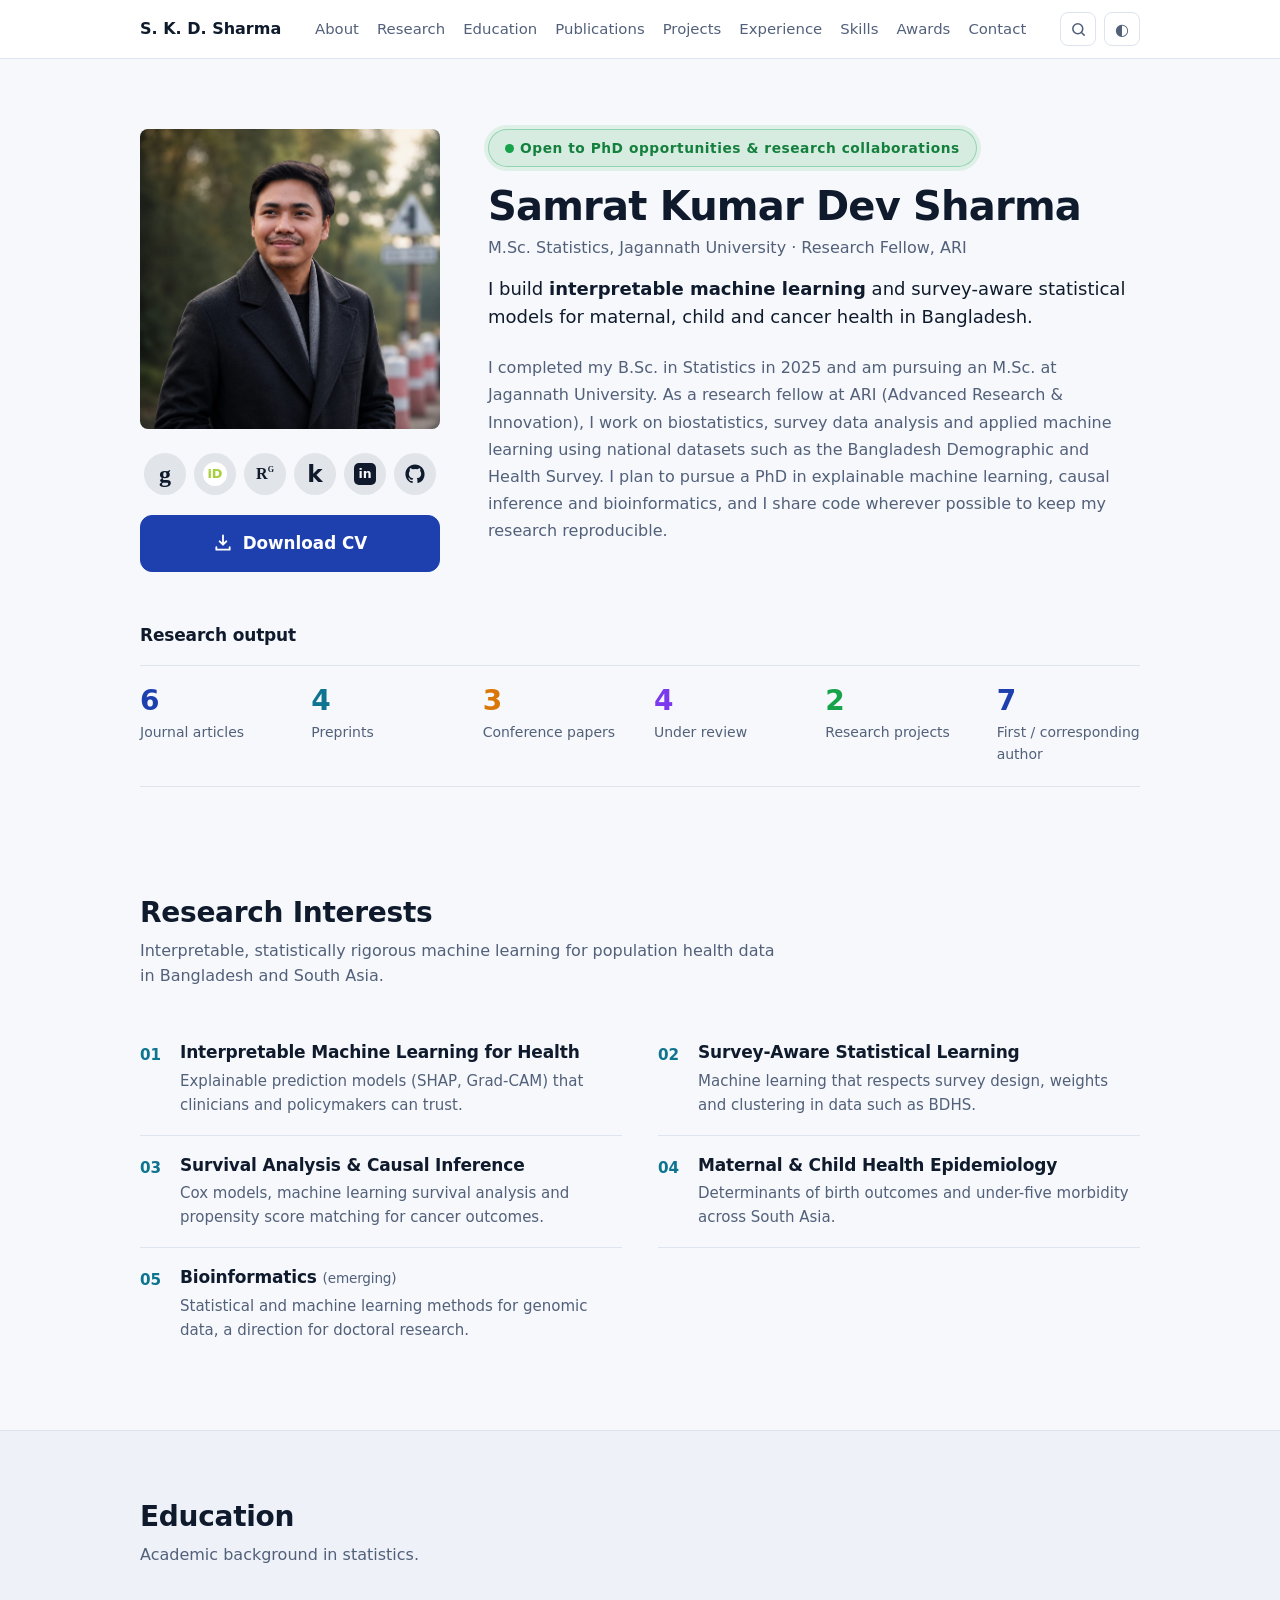
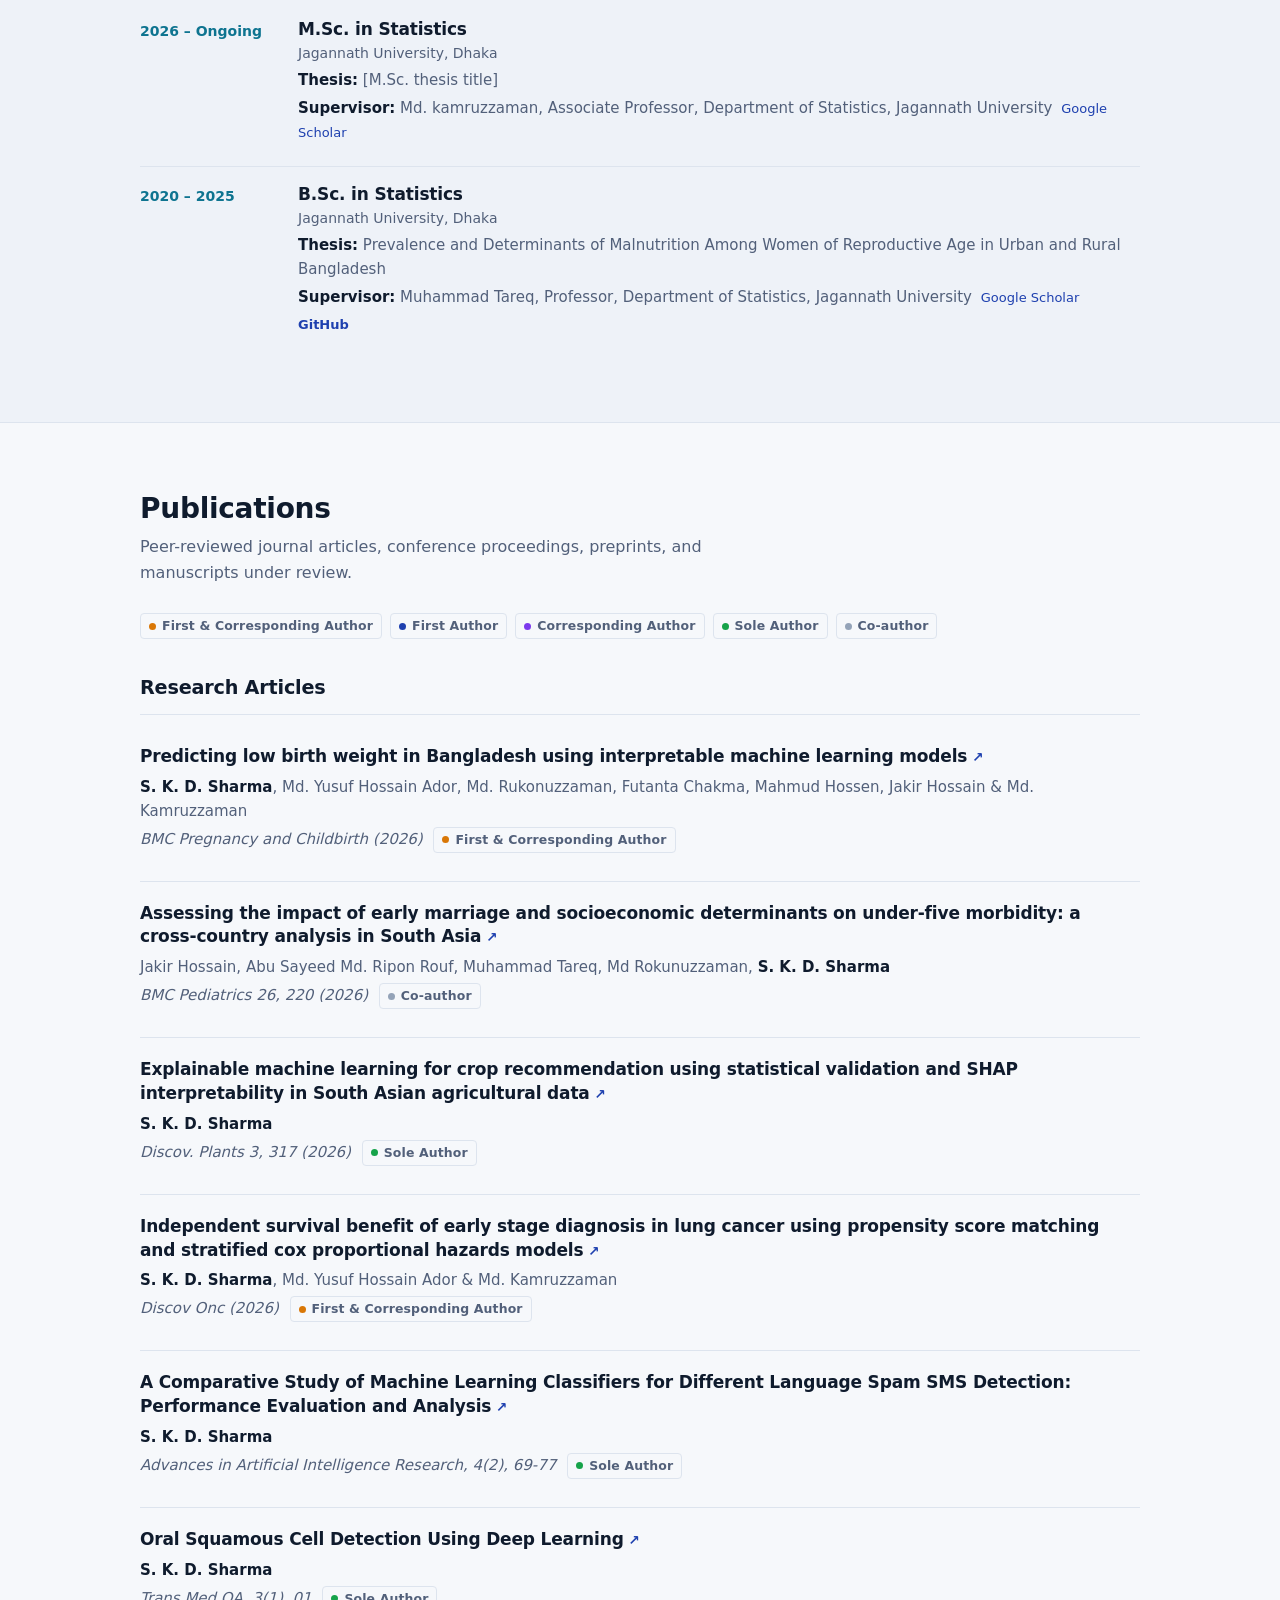
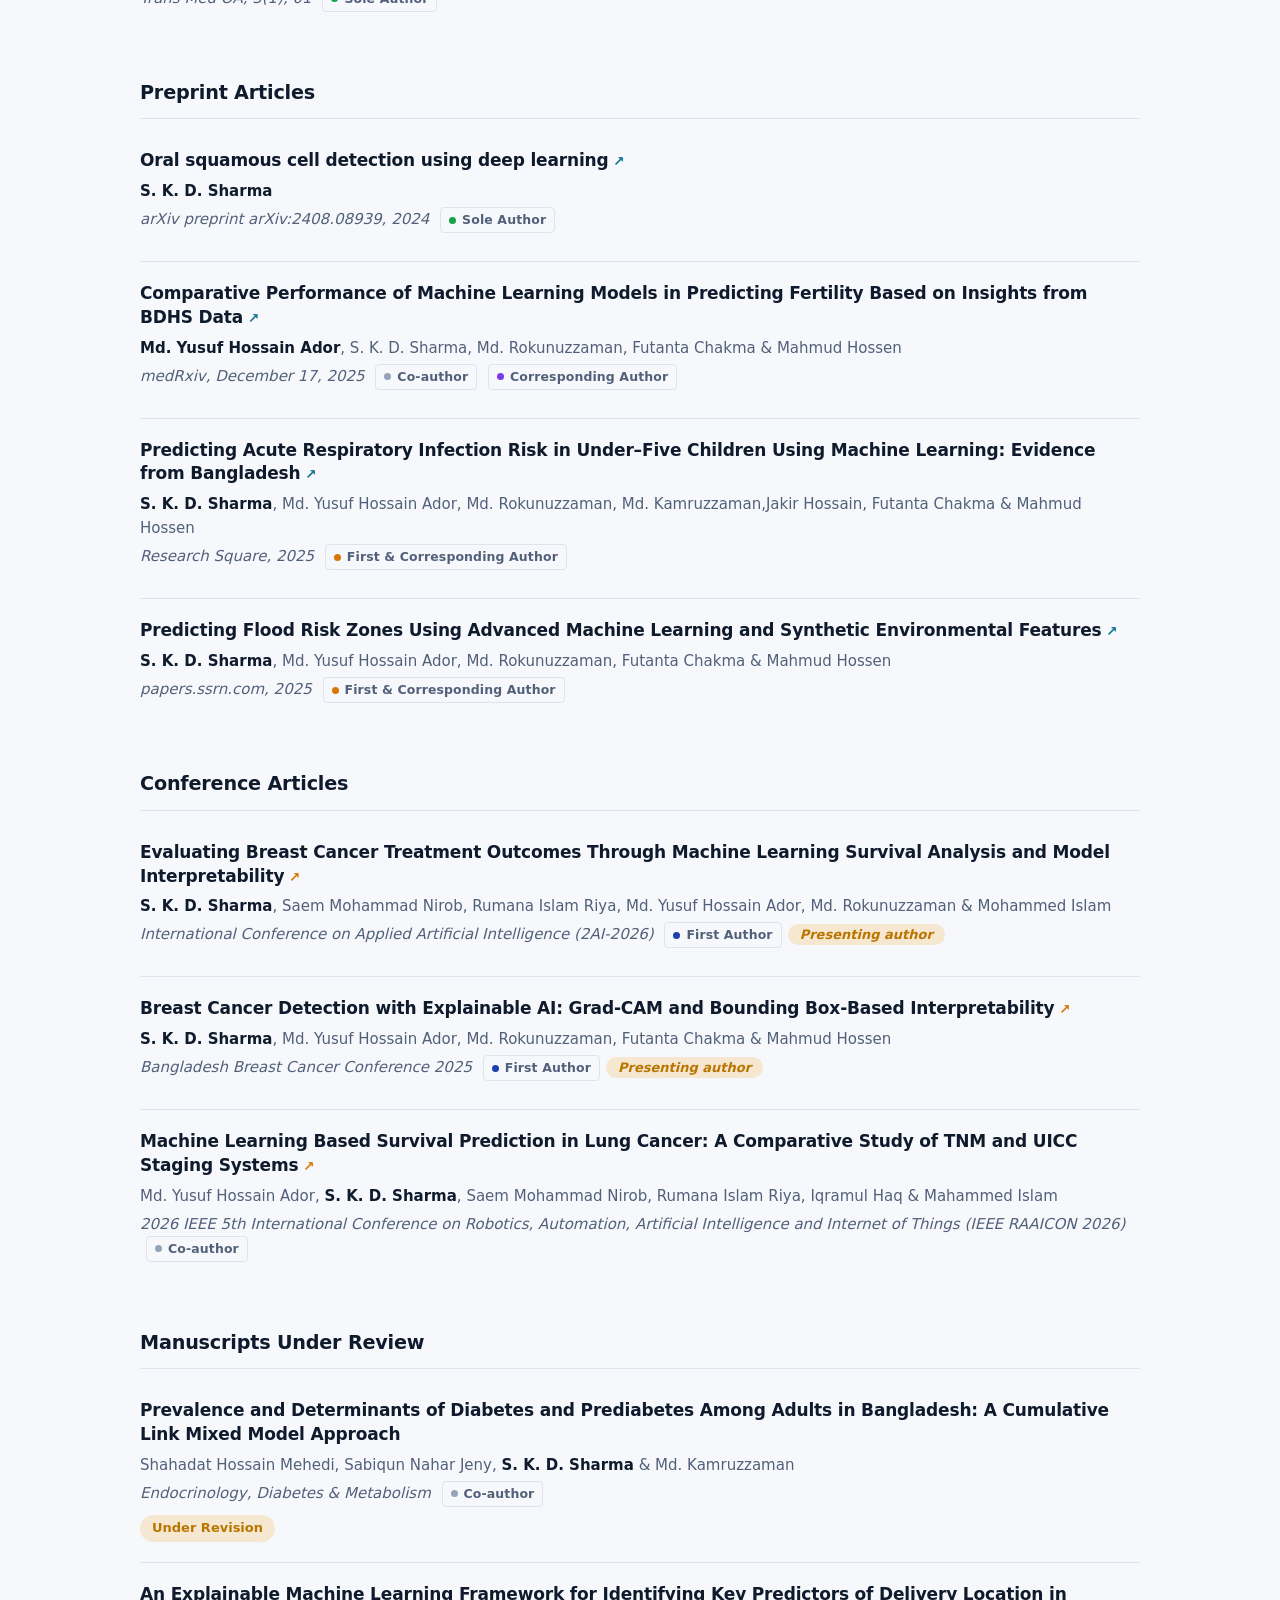
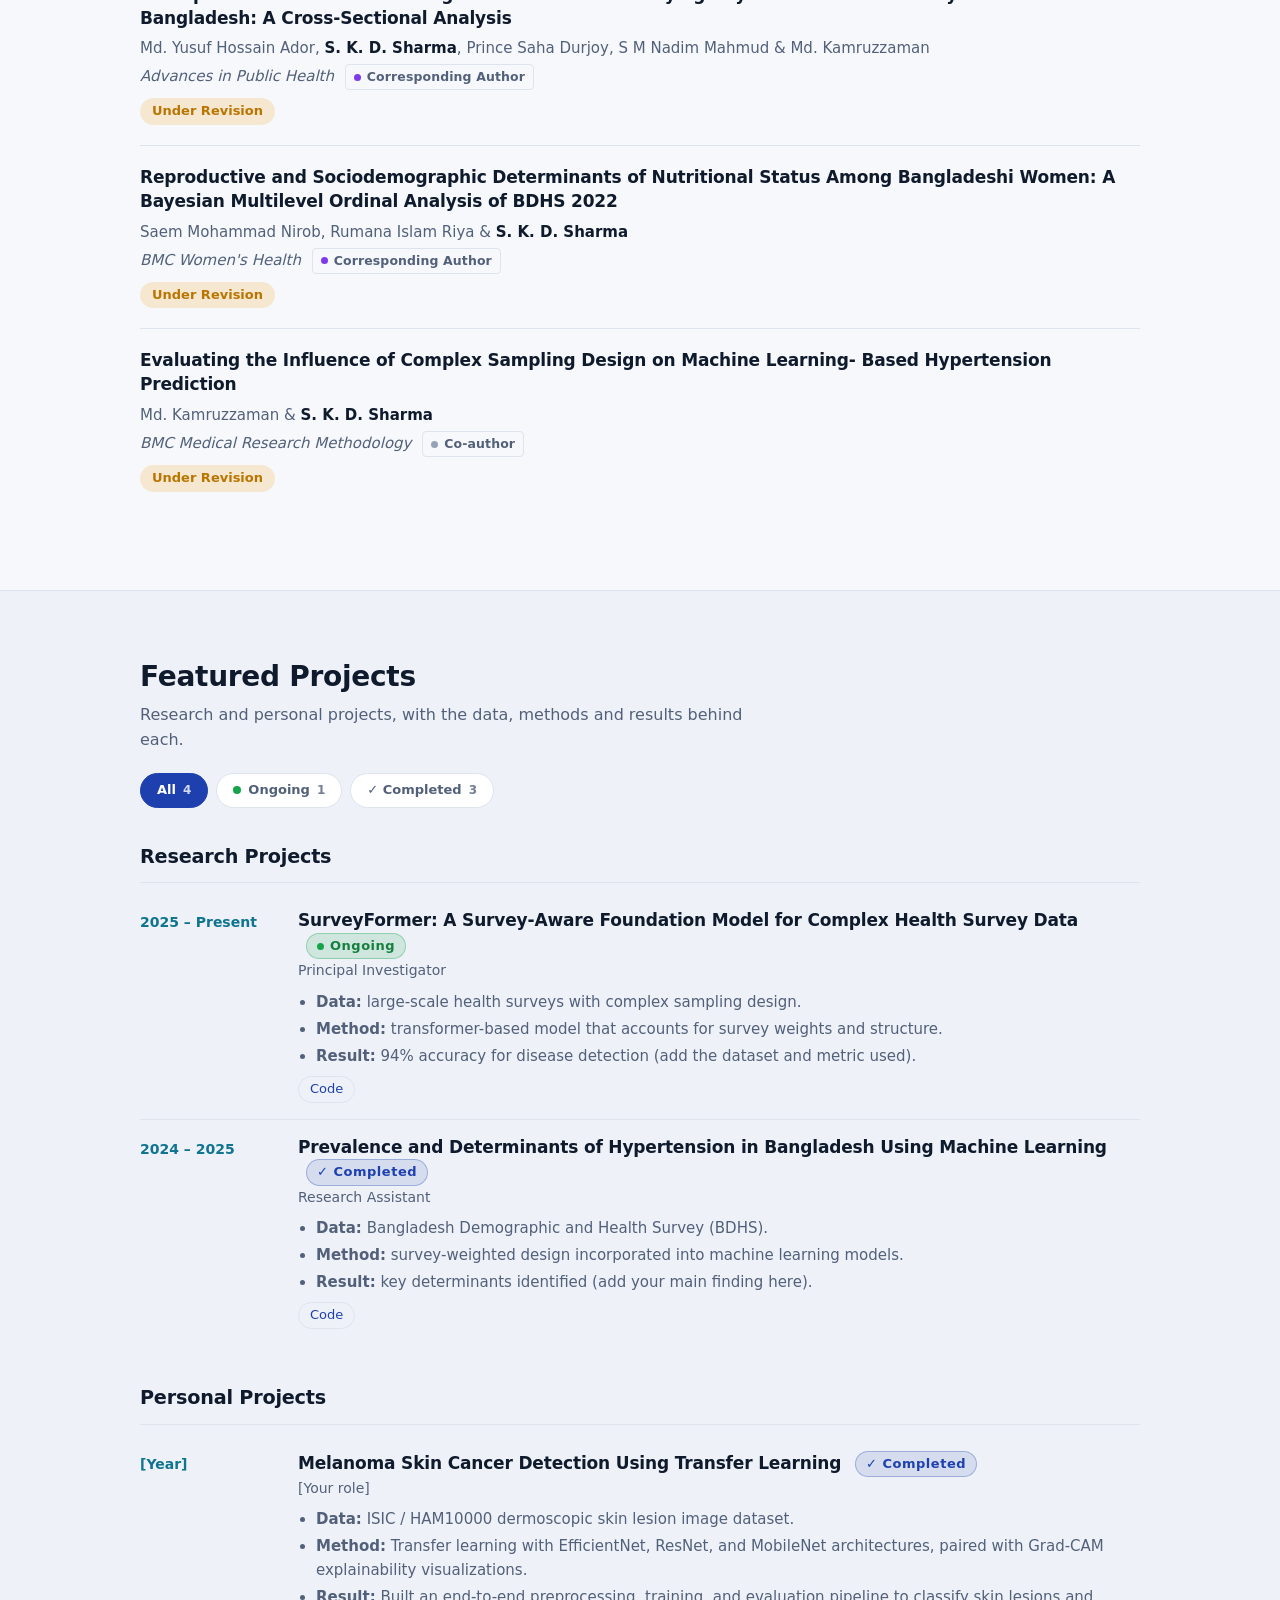
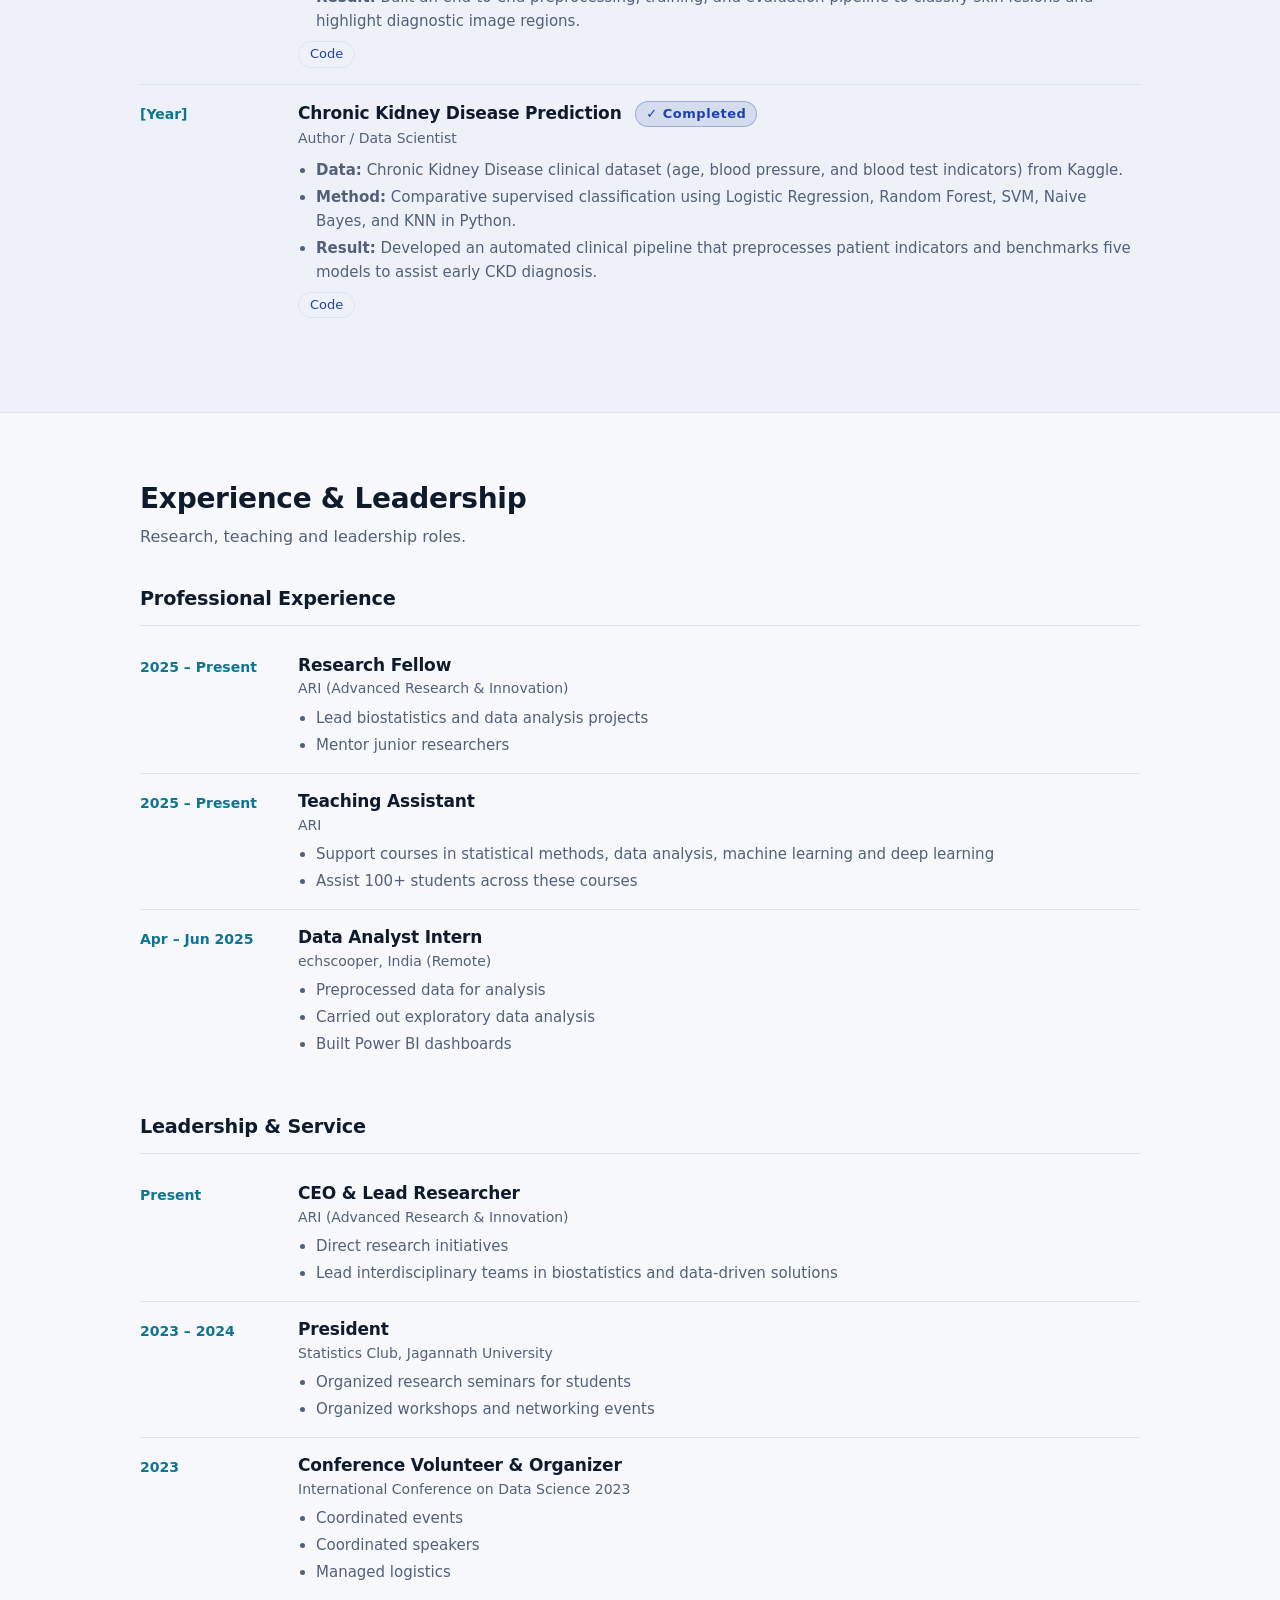
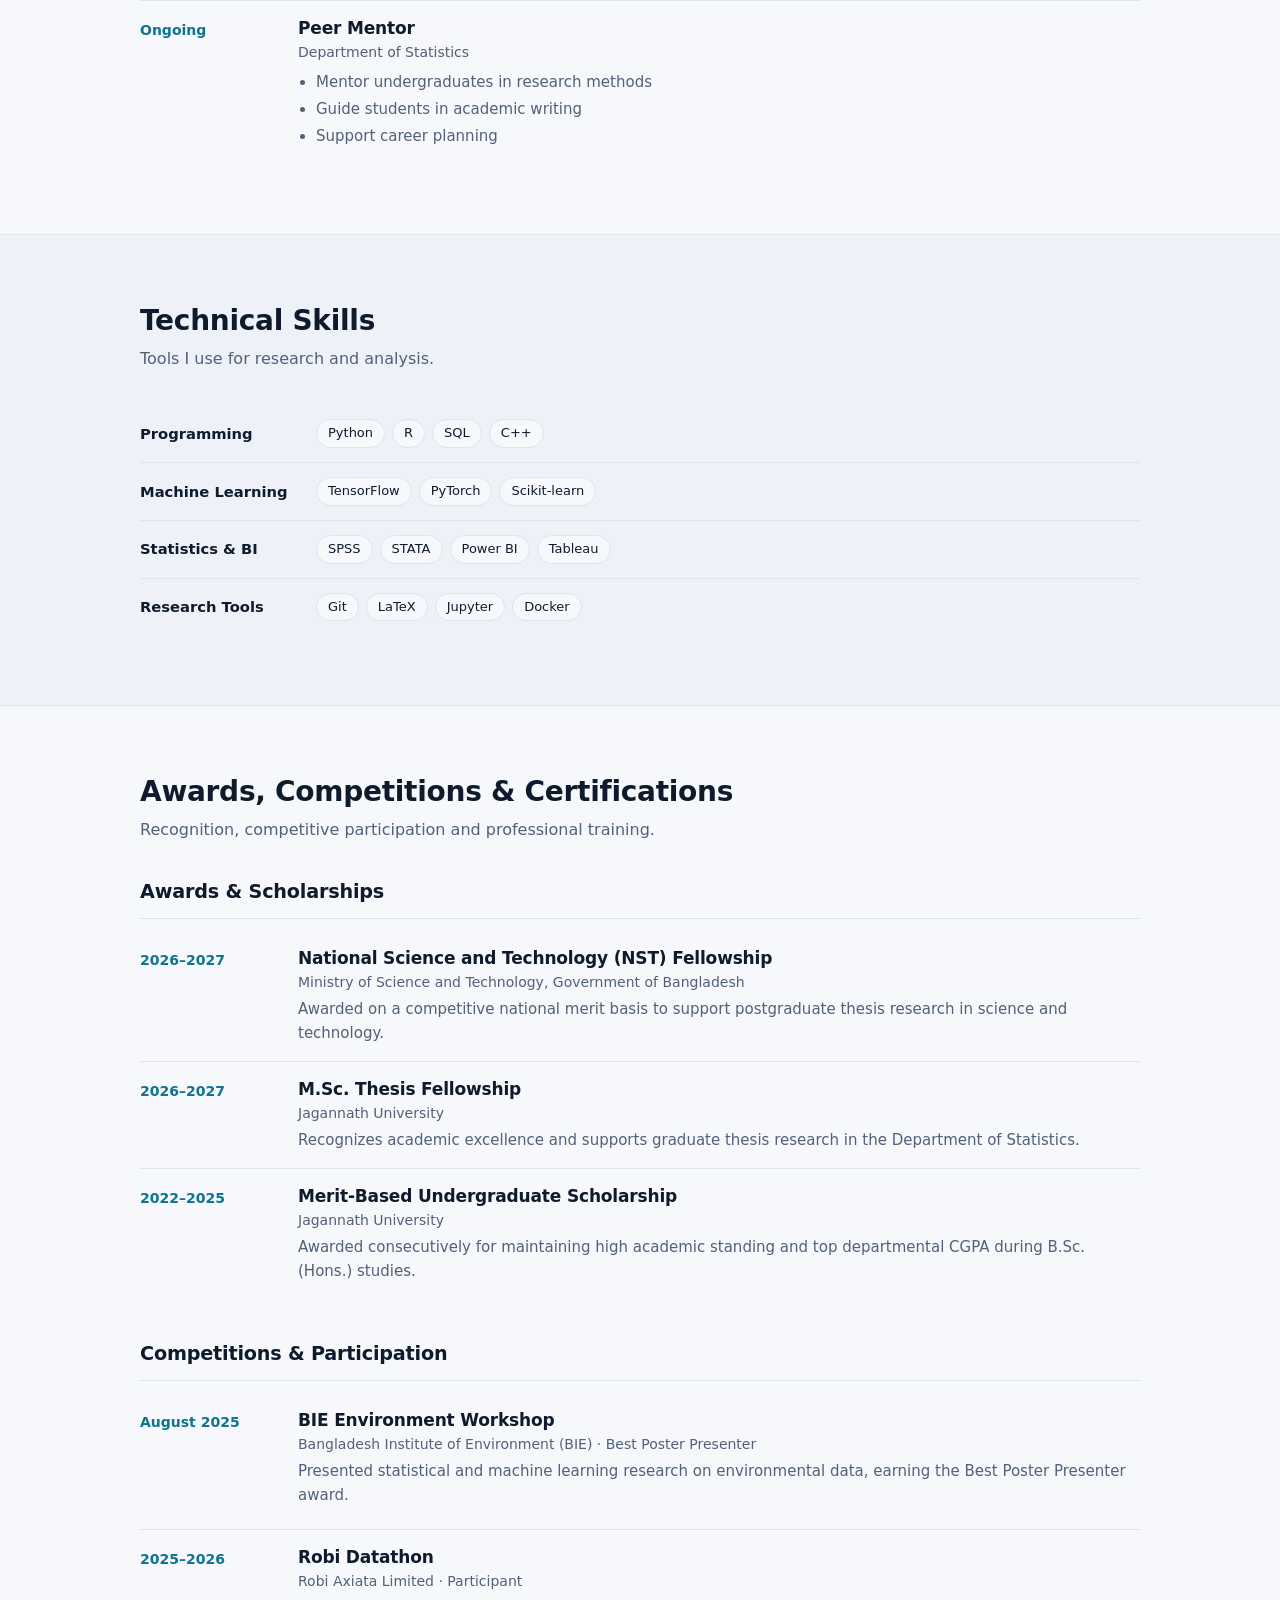
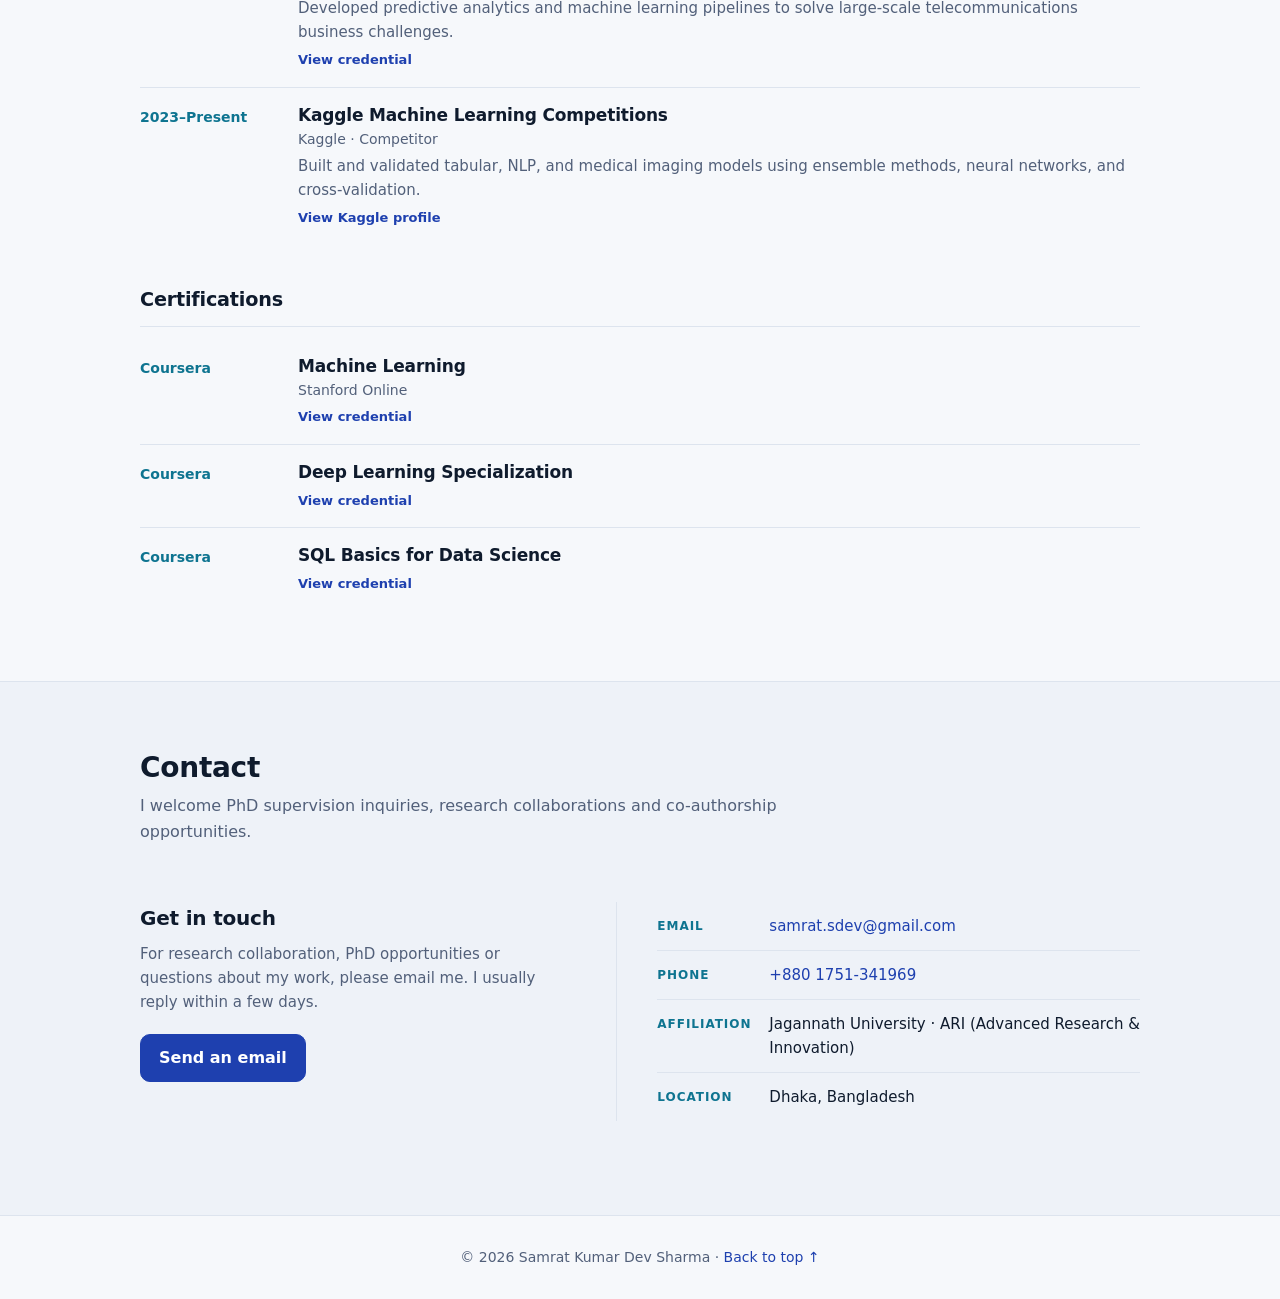
==== index.html @ 2b823976 "update_all" ====
<!DOCTYPE html>
<html lang="en">
<head>
<meta charset="UTF-8">
<meta name="viewport" content="width=device-width, initial-scale=1.0">
<title>Samrat Kumar Dev Sharma | Academic Portfolio</title>
<meta name="description" content="Statistician working on interpretable machine learning for maternal, child and cancer health in Bangladesh. Open to PhD opportunities.">
<meta property="og:title" content="Samrat Kumar Dev Sharma | Academic Portfolio">
<meta property="og:description" content="Interpretable machine learning and biostatistics for public health in Bangladesh.">
<meta property="og:image" content="assets/img/thumbnail.jpg">
<link rel="icon" href="assets/img/samrattt.jpeg">
<link rel="stylesheet" href="assets/css/style.css?v=14">
</head>
<body>

<nav>
 <div class="wrap">
  <a class="brand" href="#top">S. K. D. Sharma</a>
  <ul id="links">
   <li><a href="#about">About</a></li>
   <li><a href="#interests">Research</a></li>
   <li><a href="#education">Education</a></li>
   <li><a href="#publications">Publications</a></li>
   <li><a href="#projects">Projects</a></li>
   <li><a href="#experience">Experience</a></li>
   <li><a href="#skills">Skills</a></li>
   <li><a href="#awards">Awards</a></li>
   <li><a href="#contact">Contact</a></li>
  </ul>
  <span class="navtools"><button class="icon-btn" id="searchBtn" title="Search (press /)" aria-label="Search"><svg viewBox="0 0 24 24" width="17" height="17" fill="none" stroke="currentColor" stroke-width="2.2" stroke-linecap="round" aria-hidden="true"><circle cx="11" cy="11" r="7"/><path d="m20 20-3.5-3.5"/></svg></button> <span class="tw"><button class="icon-btn" id="theme" title="Colour theme" aria-haspopup="true" aria-expanded="false">◐</button><div class="tmenu" id="tmenu" hidden></div></span> <button class="icon-btn" id="menu">☰</button></span>
 </div>
</nav>

<!-- 1. HERO + ABOUT -->
<header class="hero" id="top">
 <div class="wrap">
  <div class="grid">
   <img class="hphoto" src="assets/img/samrattt.jpeg" alt="Samrat Kumar Dev Sharma">
   <div class="hlinks">
    <div class="iconrow">
     <a href="https://scholar.google.com/citations?user=Cy1ltVQAAAAJ&hl=en" target="_blank" rel="noopener" title="Google Scholar" aria-label="Google Scholar"><span class="gl g">g</span></a>
     <a href="https://orcid.org/0009-0002-0484-4289" target="_blank" rel="noopener" title="ORCID" aria-label="ORCID"><span class="gl orcid">iD</span></a>
     <a href="https://www.researchgate.net/profile/Samrat-Kumar-Dev-Sharma" target="_blank" rel="noopener" title="ResearchGate" aria-label="ResearchGate"><span class="gl rg">R<sup>G</sup></span></a>
     <a href="https://www.kaggle.com/samrat12" target="_blank" rel="noopener" title="Kaggle" aria-label="Kaggle"><span class="gl k">k</span></a>
     <a href="https://www.linkedin.com/in/samrat-kumar-dev-sharma-b0a5a9212/" target="_blank" rel="noopener" title="LinkedIn" aria-label="LinkedIn"><span class="gl li">in</span></a>
     <a href="https://github.com/samrat1699" target="_blank" rel="noopener" title="GitHub" aria-label="GitHub"><svg viewBox="0 0 24 24" width="20" height="20" fill="currentColor" aria-hidden="true"><path d="M12 .5C5.65.5.5 5.65.5 12c0 5.08 3.29 9.39 7.86 10.91.58.1.79-.25.79-.56v-2c-3.2.7-3.88-1.54-3.88-1.54-.52-1.33-1.28-1.69-1.28-1.69-1.05-.72.08-.7.08-.7 1.15.08 1.76 1.19 1.76 1.19 1.03 1.76 2.7 1.25 3.36.96.1-.75.4-1.25.73-1.54-2.55-.29-5.24-1.28-5.24-5.69 0-1.26.45-2.28 1.19-3.09-.12-.29-.52-1.46.11-3.05 0 0 .97-.31 3.17 1.18a11 11 0 0 1 5.77 0c2.2-1.49 3.17-1.18 3.17-1.18.63 1.59.23 2.76.11 3.05.74.81 1.19 1.83 1.19 3.09 0 4.42-2.69 5.39-5.25 5.68.41.36.78 1.06.78 2.14v3.17c0 .31.21.67.8.56A11.5 11.5 0 0 0 23.5 12C23.5 5.65 18.35.5 12 .5Z"/></svg></a>
    </div>
    <a class="btn primary cvbtn" href="assets/cv/samrat_cv.pdf"><svg viewBox="0 0 24 24" width="20" height="20" fill="none" stroke="currentColor" stroke-width="2.2" stroke-linecap="round" stroke-linejoin="round" aria-hidden="true"><path d="M12 3v11m0 0-4-4m4 4 4-4M4 17v3h16v-3"/></svg>Download CV</a>
   </div>
   <div class="htext">
    <span class="st ongoing"><i></i><em>Open to PhD opportunities &amp; research collaborations</em></span>
    <h1>Samrat Kumar Dev Sharma</h1>
    <p class="aff">M.Sc. Statistics, Jagannath University · Research Fellow, ARI</p>
    <p class="focus">I build <b>interpretable machine learning</b> and survey-aware statistical models for maternal, child and cancer health in Bangladesh.</p>
    <p class="about" id="about">I completed my B.Sc. in Statistics in 2025 and am pursuing an M.Sc. at Jagannath University. As a research fellow at ARI (Advanced Research &amp; Innovation), I work on biostatistics, survey data analysis and applied machine learning using national datasets such as the Bangladesh Demographic and Health Survey. I plan to pursue a PhD in explainable machine learning, causal inference and bioinformatics, and I share code wherever possible to keep my research reproducible.</p>
   </div>
  </div>
<div class="glance" id="statchart">
 <h3 class="ctitle">Research output</h3>
 <div class="gstats">
  <a class="gs" href="#publications" data-stat="journal" style="--c:var(--c-journal)"><span class="gn">6</span><span class="glab" data-one="Journal article" data-many="Journal articles">Journal articles</span></a>
  <a class="gs" href="#publications" data-stat="preprint" style="--c:var(--c-preprint)"><span class="gn">4</span><span class="glab" data-one="Preprint" data-many="Preprints">Preprints</span></a>
  <a class="gs" href="#publications" data-stat="conference" style="--c:var(--c-conference)"><span class="gn">3</span><span class="glab" data-one="Conference paper" data-many="Conference papers">Conference papers</span></a>
  <a class="gs" href="#publications" data-stat="review" style="--c:var(--c-review)"><span class="gn">4</span><span class="glab">Under review</span></a>
  <a class="gs" href="#projects" data-stat="project" style="--c:var(--c-project)"><span class="gn">2</span><span class="glab" data-one="Research project" data-many="Research projects">Research projects</span></a>
  <div class="gs" id="gs-lead" style="--c:var(--accent)"><span class="gn">7</span><span class="glab">First / corresponding author</span></div>
 </div>
</div>
 </div>
</header>

<!-- RESEARCH INTERESTS -->
<section id="interests">
 <div class="wrap">
  <h2>Research Interests</h2>
  <p class="sub">Interpretable, statistically rigorous machine learning for population health data in Bangladesh and South Asia.</p>
  <ol class="ri-list">
   <li><span class="rn">01</span><div><h3>Interpretable Machine Learning for Health</h3><p>Explainable prediction models (SHAP, Grad-CAM) that clinicians and policymakers can trust.</p></div></li>
   <li><span class="rn">02</span><div><h3>Survey-Aware Statistical Learning</h3><p>Machine learning that respects survey design, weights and clustering in data such as BDHS.</p></div></li>
   <li><span class="rn">03</span><div><h3>Survival Analysis &amp; Causal Inference</h3><p>Cox models, machine learning survival analysis and propensity score matching for cancer outcomes.</p></div></li>
   <li><span class="rn">04</span><div><h3>Maternal &amp; Child Health Epidemiology</h3><p>Determinants of birth outcomes and under-five morbidity across South Asia.</p></div></li>
   <li><span class="rn">05</span><div><h3>Bioinformatics <small>(emerging)</small></h3><p>Statistical and machine learning methods for genomic data, a direction for doctoral research.</p></div></li>
  </ol>
 </div>
</section>

<!-- EDUCATION -->
<section id="education">
 <div class="wrap">
  <h2>Education</h2>
  <p class="sub">Academic background in statistics.</p>
  <div class="card xp-list">
   <div class="xp">
    <div class="xd">2026 – Ongoing</div>
    <div>
     <h4>M.Sc. in Statistics</h4>
     <div class="xo">Jagannath University, Dhaka</div>
     <p class="th"><b>Thesis:</b> [M.Sc. thesis title]</p>
     <p class="th"><b>Supervisor:</b> Md. kamruzzaman, Associate Professor, Department of Statistics, Jagannath University <a href="https://scholar.google.com/citations?hl=en&user=bYreZQEAAAAJ" target="_blank" rel="noopener">Google Scholar</a></p>
     <div class="elinks">
      <a href="PASTE_MSC_THESIS_PDF_LINK" target="_blank" rel="noopener">PDF</a>
      <a href="PASTE_MSC_THESIS_DOI_LINK" target="_blank" rel="noopener">DOI</a>
      <a href="PASTE_MSC_THESIS_GITHUB_LINK" target="_blank" rel="noopener">GitHub</a>
     </div>
    </div>
   </div>
   <div class="xp">
    <div class="xd">2020 – 2025</div>
    <div>
     <h4>B.Sc. in Statistics</h4>
     <div class="xo">Jagannath University, Dhaka</div>
     <p class="th"><b>Thesis:</b> Prevalence and Determinants of Malnutrition Among Women of Reproductive Age in Urban and Rural Bangladesh</p>
     <p class="th"><b>Supervisor:</b> Muhammad Tareq, Professor, Department of Statistics, Jagannath University <a href="https://www.researchgate.net/profile/Muhammad-Tareq" target="_blank" rel="noopener">Google Scholar</a></p>
     <div class="elinks">
      <a href="PASTE_BSC_THESIS_PDF_LINK" target="_blank" rel="noopener">PDF</a>
      <a href="PASTE_BSC_THESIS_DOI_LINK" target="_blank" rel="noopener">DOI</a>
      <a href="https://github.com/samrat1699/JnU_bdhs-malnutrition-analysis" target="_blank" rel="noopener">GitHub</a>
     </div>
    </div>
   </div>
  </div>
 </div>
</section>

<!-- 4. PUBLICATIONS -->
<section id="publications">
 <div class="wrap">
  <h2>Publications</h2>
  <p class="sub">Peer-reviewed journal articles, conference proceedings, preprints, and manuscripts under review.</p>
  <div class="legend" aria-label="Author role key">
   <span class="role fc">First &amp; Corresponding Author</span>
   <span class="role first">First Author</span>
   <span class="role corr">Corresponding Author</span>
   <span class="role solo">Sole Author</span>
   <span class="role co">Co-author</span>
  </div>


<!--Journals articles-->

  <h3 class="group" data-stat="journal">Research Articles</h3>

  <div class="card publist" style="--c:var(--c-journal)">

  <article class="pubrow">
   <div>
    <h3><a href="https://doi.org/10.1186/s12884-026-09255-2" target="_blank" rel="noopener">Predicting low birth weight in Bangladesh using interpretable machine learning models</a></h3>
    <p class="authors"><b>S. K. D. Sharma</b>, Md. Yusuf Hossain Ador, Md. Rukonuzzaman, Futanta Chakma, Mahmud Hossen, Jakir Hossain &amp; Md. Kamruzzaman</p>
    <p class="venue">BMC Pregnancy and Childbirth (2026) <span class="role fc">First &amp; Corresponding Author</span></p>
   </div>
  </article>

  <article class="pubrow">
   <div>
    <h3><a href="https://doi.org/10.1186/s12887-026-06596-x" target="_blank" rel="noopener">Assessing the impact of early marriage and socioeconomic determinants on under-five morbidity: a cross-country analysis in South Asia</a></h3>
    <p class="authors">Jakir Hossain, Abu Sayeed Md. Ripon Rouf, Muhammad Tareq, Md Rokunuzzaman, <b>S. K. D. Sharma</b></p>
    <p class="venue">BMC Pediatrics 26, 220 (2026) <span class="role co">Co-author</span></p>
   </div>
  </article>


  <article class="pubrow">
   <div>
    <h3><a href="https://doi.org/10.1007/s44372-026-00795-7" target="_blank" rel="noopener">Explainable machine learning for crop recommendation using statistical validation and SHAP interpretability in South Asian agricultural data</a></h3>
    <p class="authors"><b>S. K. D. Sharma</b></p>
    <p class="venue">Discov. Plants 3, 317 (2026) <span class="role solo">Sole Author</span></p>
   </div>
  </article>

  <article class="pubrow">
   <div>
    <h3><a href="https://doi.org/10.1007/s12672-026-06073-y" target="_blank" rel="noopener">Independent survival benefit of early stage diagnosis in lung cancer using propensity score matching and stratified cox proportional hazards models</a></h3>
    <p class="authors"><b>S. K. D. Sharma</b>, Md. Yusuf Hossain Ador &amp; Md. Kamruzzaman</p>
    <p class="venue">Discov Onc (2026) <span class="role fc">First &amp; Corresponding Author</span></p>
   </div>
  </article>

  <article class="pubrow">
   <div>
    <h3><a href="https://doi.org/10.54569/aair.1549781" target="_blank" rel="noopener">A Comparative Study of Machine Learning Classifiers for Different Language Spam SMS Detection: Performance Evaluation and Analysis</a></h3>
    <p class="authors"><b>S. K. D. Sharma</b></p>
    <p class="venue">Advances in Artificial Intelligence Research, 4(2), 69-77 <span class="role solo">Sole Author</span></p>
   </div>
  </article> 

  <article class="pubrow">
   <div>
    <h3><a href="https://www.opastpublishers.com/open-access-articles/oral-squamous-cell-detection-using-deep-learning-8578.html" target="_blank" rel="noopener">Oral Squamous Cell Detection Using Deep Learning</a></h3>
    <p class="authors"><b>S. K. D. Sharma</b></p>
    <p class="venue">Trans Med OA, 3(1), 01 <span class="role solo">Sole Author</span></p>
   </div>
  </article>
  </div>   

<!--Preprint journal section-->

  <h3 class="group" data-stat="preprint">Preprint Articles</h3>

  <div class="card publist" style="--c:var(--c-preprint)">

  <article class="pubrow">
   <div>
    <h3><a href="https://doi.org/10.48550/arXiv.2408.08939" target="_blank" rel="noopener">Oral squamous cell detection using deep learning</a></h3>
    <p class="authors"><b>S. K. D. Sharma</b></p>
    <p class="venue">arXiv preprint arXiv:2408.08939, 2024 <span class="role solo">Sole Author</span></p>
   </div>
  </article>

  <article class="pubrow">
   <div>
    <h3><a href="https://doi.org/10.64898/2025.12.16.25342342" target="_blank" rel="noopener">Comparative Performance of Machine Learning Models in Predicting Fertility Based on Insights from BDHS Data</a></h3>
    <p class="authors"><b>Md. Yusuf Hossain Ador</b>, S. K. D. Sharma, Md. Rokunuzzaman, Futanta Chakma &amp; Mahmud Hossen</p>
    <p class="venue">medRxiv, December 17, 2025 <span class="role co">Co-author</span> <span class="role corr">Corresponding Author</span></p>
   </div>
  </article>

  <article class="pubrow">
   <div>
    <h3><a href="https://doi.org/10.21203/rs.3.rs-7081278/v1" target="_blank" rel="noopener">Predicting Acute Respiratory Infection Risk in Under–Five Children Using Machine Learning: Evidence from Bangladesh</a></h3>
    <p class="authors"><b>S. K. D. Sharma</b>, Md. Yusuf Hossain Ador, Md. Rokunuzzaman, Md. Kamruzzaman,Jakir Hossain, Futanta Chakma &amp; Mahmud Hossen</p>
    <p class="venue">Research Square, 2025 <span class="role fc">First &amp; Corresponding Author</span></p>
   </div>
  </article>

  <article class="pubrow">
   <div>
    <h3><a href="https://dx.doi.org/10.2139/ssrn.5847583" target="_blank" rel="noopener">Predicting Flood Risk Zones Using Advanced Machine Learning and Synthetic Environmental Features</a></h3>
    <p class="authors"><b>S. K. D. Sharma</b>, Md. Yusuf Hossain Ador, Md. Rokunuzzaman, Futanta Chakma &amp; Mahmud Hossen</p>
    <p class="venue">papers.ssrn.com, 2025 <span class="role fc">First &amp; Corresponding Author</span></p>
   </div>
  </article>
  </div>  


<!--Conferecne Paper-->

  <h3 class="group" data-stat="conference">Conference Articles</h3>

  <div class="card publist" style="--c:var(--c-conference)">

  <article class="pubrow">
   <div>
    <h3><a href="https://2ai-conference.org/" target="_blank" rel="noopener">Evaluating Breast Cancer Treatment Outcomes Through Machine Learning Survival Analysis and Model Interpretability</a></h3>
    <p class="authors"><b>S. K. D. Sharma</b>, Saem Mohammad Nirob, Rumana Islam Riya, Md. Yusuf Hossain Ador, Md. Rokunuzzaman &amp; Mohammed Islam</p>
    <p class="venue">International Conference on Applied Artificial Intelligence (2AI-2026) <span class="role first">First Author</span><span class="chip status">Presenting author</span></p>
   </div>
  </article>

  <article class="pubrow">
   <div>
    <h3><a href="https://bsbcs.info/event/1/publication/51/" target="_blank" rel="noopener">Breast Cancer Detection with Explainable AI: Grad-CAM and Bounding Box-Based Interpretability</a></h3>
    <p class="authors"><b>S. K. D. Sharma</b>, Md. Yusuf Hossain Ador, Md. Rokunuzzaman, Futanta Chakma &amp; Mahmud Hossen</p>
    <p class="venue">Bangladesh Breast Cancer Conference 2025 <span class="role first">First Author</span><span class="chip status">Presenting author</span></p>
   </div>
  </article>


  <article class="pubrow">
   <div>
    <h3><a href="https://raaicon.org/" target="_blank" rel="noopener">Machine Learning Based Survival Prediction in Lung Cancer: A Comparative Study of TNM and UICC Staging Systems</a></h3>
    <p class="authors">Md. Yusuf Hossain Ador, <b>S. K. D. Sharma</b>, Saem Mohammad Nirob, Rumana Islam Riya, Iqramul Haq &amp; Mahammed Islam</p>
    <p class="venue">2026 IEEE 5th International Conference on Robotics, Automation, Artificial Intelligence and Internet of Things (IEEE RAAICON 2026) <span class="role co">Co-author</span></p>
   </div>
  </article>
  </div>


<!--Review article-->

  <h3 class="group" data-stat="review">Manuscripts Under Review</h3>

  <div class="card publist" style="--c:var(--c-review)">

  <article class="pubrow">
   <div>
    <h3>Prevalence and Determinants of Diabetes and Prediabetes Among Adults in Bangladesh: A Cumulative Link Mixed Model Approach</h3>
    <p class="authors">Shahadat Hossain Mehedi, Sabiqun Nahar Jeny, <b>S. K. D. Sharma</b> &amp; Md. Kamruzzaman</p>
    <p class="venue">Endocrinology, Diabetes & Metabolism <span class="role co">Co-author</span></p>
    <div class="chips"><span class="chip status">Under Revision</span></div>
   </div>
  </article>


  <article class="pubrow">
   <div>
    <h3>An Explainable Machine Learning Framework for Identifying Key Predictors of Delivery Location in Bangladesh: A Cross-Sectional Analysis</h3>
    <p class="authors">Md. Yusuf Hossain Ador, <b>S. K. D. Sharma</b>, Prince Saha Durjoy, 	S M Nadim Mahmud &amp; Md. Kamruzzaman</p>
    <p class="venue">Advances in Public Health <span class="role corr">Corresponding Author</span></p>
    <div class="chips"><span class="chip status">Under Revision</span></div>
   </div>
  </article>


  <article class="pubrow">
   <div>
    <h3>Reproductive and Sociodemographic Determinants of Nutritional Status Among Bangladeshi Women: A Bayesian Multilevel Ordinal Analysis of BDHS 2022</h3>
    <p class="authors">Saem Mohammad Nirob, Rumana Islam Riya &amp; <b>S. K. D. Sharma</b></p>
    <p class="venue"> BMC Women's Health <span class="role corr">Corresponding Author</span></p>
    <div class="chips"><span class="chip status">Under Revision</span></div>
   </div>
  </article>

  <article class="pubrow">
   <div>
    <h3>Evaluating the Influence of Complex Sampling Design on Machine Learning- Based Hypertension Prediction</h3>
    <p class="authors">Md. Kamruzzaman &amp; <b>S. K. D. Sharma</b></p>
    <p class="venue">BMC Medical Research Methodology <span class="role co">Co-author</span></p>
    <div class="chips"><span class="chip status">Under Revision</span></div>
   </div>
  </article>
  </div>





 </div>
</section>

<!-- 5. PROJECTS -->
<section id="projects">
 <div class="wrap">
  <h2>Featured Projects</h2>
  <p class="sub">Research and personal projects, with the data, methods and results behind each.</p>
  <div class="pfilter" id="pfilter" role="tablist" aria-label="Filter projects">
   <button class="pf on" data-f="all">All <span id="c-all"></span></button>
   <button class="pf" data-f="ongoing"><i class="dot"></i>Ongoing <span id="c-ongoing"></span></button>
   <button class="pf" data-f="completed">✓ Completed <span id="c-completed"></span></button>
  </div>

  <h3 class="group" data-stat="project">Research Projects</h3>

  <div class="card publist" style="--c:var(--c-project)">
   <article class="xp proj" data-status="ongoing">
    <div class="xd">2025 – Present</div>
    <div>
     <h4>SurveyFormer: A Survey-Aware Foundation Model for Complex Health Survey Data <span class="st ongoing"><i></i>Ongoing</span></h4>
     <div class="xo">Principal Investigator</div>
     <ul>
     <li><b>Data:</b> large-scale health surveys with complex sampling design.</li>
     <li><b>Method:</b> transformer-based model that accounts for survey weights and structure.</li>
     <li><b>Result:</b> 94% accuracy for disease detection (add the dataset and metric used).</li>
    </ul>
     <div class="figs">
      <figure>
       <img src="assets/img/figures/surveyformer.png" alt="SurveyFormer model overview" loading="lazy">
       <figcaption>Figure 1. SurveyFormer model overview.</figcaption>
      </figure>
     </div>
     <div class="chips"><a class="chip" href="https://github.com/samrat1699" target="_blank" rel="noopener">Code</a></div>
    </div>
   </article>
   <article class="xp proj" data-status="completed">
    <div class="xd">2024 – 2025</div>
    <div>
     <h4>Prevalence and Determinants of Hypertension in Bangladesh Using Machine Learning <span class="st completed">✓ Completed</span></h4>
     <div class="xo">Research Assistant</div>
     <ul>
     <li><b>Data:</b> Bangladesh Demographic and Health Survey (BDHS).</li>
     <li><b>Method:</b> survey-weighted design incorporated into machine learning models.</li>
     <li><b>Result:</b> key determinants identified (add your main finding here).</li>
    </ul>
     <div class="figs">
      <figure>
       <img src="assets/img/nnnnnn.png" alt="Main results for hypertension prediction" loading="lazy">
       <figcaption>Figure 1. Main results for hypertension prediction.</figcaption>
      </figure>
     </div>
     <div class="chips"><a class="chip" href="https://github.com/samrat1699/bdhs_hypertension_prediction" target="_blank" rel="noopener">Code</a></div>
    </div>
   </article>
  </div>

<!--Personal projects-->

  <h3 class="group">Personal Projects</h3>

  <div class="card publist" style="--c:var(--accent2)">
   <article class="xp proj" data-status="completed">
    <div class="xd">[Year]</div>
    <div>
     <h4>Melanoma Skin Cancer Detection Using Transfer Learning <span class="st completed">✓ Completed</span></h4>
     <div class="xo">[Your role]</div>
     <ul>
      <li><b>Data:</b> ISIC / HAM10000 dermoscopic skin lesion image dataset.</li>
      <li><b>Method:</b> Transfer learning with EfficientNet, ResNet, and MobileNet architectures, paired with Grad-CAM explainability visualizations.</li>
      <li><b>Result:</b> Built an end-to-end preprocessing, training, and evaluation pipeline to classify skin lesions and highlight diagnostic image regions.</li>
    </ul>
     <div class="figs">
      <figure>
       <img src="assets/img/figures/melanoma-detection.png" alt="Melanoma detection results" loading="lazy">
       <figcaption>Figure 1. Melanoma detection results.</figcaption>
      </figure>
     </div>
     <div class="chips">
     <a class="chip" href="https://github.com/samrat1699/Melanoma_TFlearningDP" target="_blank" rel="noopener">Code</a>
     <a class="chip" href="PASTE_PERSONAL_PROJECT_KAGGLE_LINK" target="_blank" rel="noopener">Kaggle</a>
    </div>
    </div>
   </article>
   <article class="xp proj" data-status="completed">
    <div class="xd">[Year]</div>
    <div>
     <h4>Chronic Kidney Disease Prediction <span class="st completed">✓ Completed</span></h4>
     <div class="xo">Author / Data Scientist</div>
     <ul>
      <li><b>Data:</b> Chronic Kidney Disease clinical dataset (age, blood pressure, and blood test indicators) from Kaggle.</li>
      <li><b>Method:</b> Comparative supervised classification using Logistic Regression, Random Forest, SVM, Naive Bayes, and KNN in Python.</li>
      <li><b>Result:</b> Developed an automated clinical pipeline that preprocesses patient indicators and benchmarks five models to assist early CKD diagnosis.</li>
    </ul>
     <div class="figs">
      <figure>
       <img src="assets/img/figures/ckd-prediction.png" alt="Chronic kidney disease prediction results" loading="lazy">
       <figcaption>Figure 1. Chronic kidney disease prediction results.</figcaption>
      </figure>
     </div>
     <div class="chips">
     <a class="chip" href="https://github.com/samrat1699/ChronicKidneydisease-ML" target="_blank" rel="noopener">Code</a>
     <a class="chip" href="PASTE_PERSONAL_PROJECT_KAGGLE_LINK" target="_blank" rel="noopener">Kaggle</a>
    </div>
    </div>
   </article>
  </div>
 </div>
</section>

<!-- 6. EXPERIENCE -->
<section id="experience">
 <div class="wrap">
  <h2>Experience &amp; Leadership</h2>
  <p class="sub">Research, teaching and leadership roles.</p>

  <h3 class="group">Professional Experience</h3>
  <div class="card xp-list">
   <div class="xp"><div class="xd">2025 – Present</div><div><h4>Research Fellow</h4><div class="xo">ARI (Advanced Research &amp; Innovation)</div><ul><li>Lead biostatistics and data analysis projects</li><li>Mentor junior researchers</li></ul></div></div>
   <div class="xp"><div class="xd">2025 – Present</div><div><h4>Teaching Assistant</h4><div class="xo">ARI</div><ul><li>Support courses in statistical methods, data analysis, machine learning and deep learning</li><li>Assist 100+ students across these courses</li></ul></div></div>
   <div class="xp"><div class="xd">Apr – Jun 2025</div><div><h4>Data Analyst Intern</h4><div class="xo">echscooper, India (Remote)</div><ul><li>Preprocessed data for analysis</li><li>Carried out exploratory data analysis</li><li>Built Power BI dashboards</li></ul></div></div>
  </div>

  <h3 class="group">Leadership &amp; Service</h3>
  <div class="card xp-list">
   <div class="xp"><div class="xd">Present</div><div><h4>CEO &amp; Lead Researcher</h4><div class="xo">ARI (Advanced Research &amp; Innovation)</div><ul><li>Direct research initiatives</li><li>Lead interdisciplinary teams in biostatistics and data-driven solutions</li></ul></div></div>
   <div class="xp"><div class="xd">2023 – 2024</div><div><h4>President</h4><div class="xo">Statistics Club, Jagannath University</div><ul><li>Organized research seminars for students</li><li>Organized workshops and networking events</li></ul></div></div>
   <div class="xp"><div class="xd">2023</div><div><h4>Conference Volunteer &amp; Organizer</h4><div class="xo">International Conference on Data Science 2023</div><ul><li>Coordinated events</li><li>Coordinated speakers</li><li>Managed logistics</li></ul></div></div>
   <div class="xp"><div class="xd">Ongoing</div><div><h4>Peer Mentor</h4><div class="xo">Department of Statistics</div><ul><li>Mentor undergraduates in research methods</li><li>Guide students in academic writing</li><li>Support career planning</li></ul></div></div>
  </div>
 </div>
</section>

<!-- 7. SKILLS -->
<section id="skills">
 <div class="wrap">
  <h2>Technical Skills</h2>
  <p class="sub">Tools I use for research and analysis.</p>
  <div class="card sk">
   <div class="skr"><div class="skl">Programming</div><div class="pills"><span>Python</span><span>R</span><span>SQL</span><span>C++</span></div></div>
   <div class="skr"><div class="skl">Machine Learning</div><div class="pills"><span>TensorFlow</span><span>PyTorch</span><span>Scikit-learn</span></div></div>
   <div class="skr"><div class="skl">Statistics &amp; BI</div><div class="pills"><span>SPSS</span><span>STATA</span><span>Power BI</span><span>Tableau</span></div></div>
   <div class="skr"><div class="skl">Research Tools</div><div class="pills"><span>Git</span><span>LaTeX</span><span>Jupyter</span><span>Docker</span></div></div>
  </div>
 </div>
</section>

<!-- AWARDS, COMPETITIONS, CERTIFICATIONS -->
<section id="awards">
 <div class="wrap">
  <h2>Awards, Competitions &amp; Certifications</h2>
  <p class="sub">Recognition, competitive participation and professional training.</p>

  <!-- Awards and Scholarship -->

  <h3 class="group">Awards &amp; Scholarships</h3>
  <div class="card xp-list">
    <div class="xp">
      <div class="xd">2026–2027</div>
      <div>
        <h4>National Science and Technology (NST) Fellowship</h4>
        <div class="xo">Ministry of Science and Technology, Government of Bangladesh</div>
        <p>Awarded on a competitive national merit basis to support postgraduate thesis research in science and technology.</p>
      </div>
    </div>

    <div class="xp">
      <div class="xd">2026–2027</div>
      <div>
        <h4>M.Sc. Thesis Fellowship</h4>
        <div class="xo">Jagannath University</div>
        <p>Recognizes academic excellence and supports graduate thesis research in the Department of Statistics.</p>
      </div>
    </div>

    <div class="xp">
      <div class="xd">2022–2025</div>
      <div>
        <h4>Merit-Based Undergraduate Scholarship</h4>
        <div class="xo">Jagannath University</div>
        <p>Awarded consecutively for maintaining high academic standing and top departmental CGPA during B.Sc. (Hons.) studies.</p>
      </div>
    </div>
  </div>


<!--Competion and perticipation-->

  <h3 class="group">Competitions &amp; Participation</h3>
  <div class="card xp-list">
    <div class="xp">
      <div class="xd">August 2025</div>
      <div>
        <h4>BIE Environment Workshop</h4>
        <div class="xo">Bangladesh Institute of Environment (BIE) · Best Poster Presenter</div>
        <p>Presented statistical and machine learning research on environmental data, earning the Best Poster Presenter award.</p>
        <div class="elinks">
          <a href="PASTE_BIE_CERTIFICATE_OR_POSTER_URL" target="_blank" rel="noopener">View certificate</a>
        </div>
      </div>
    </div>

    <div class="xp">
      <div class="xd">2025–2026</div>
      <div>
        <h4>Robi Datathon</h4>
        <div class="xo">Robi Axiata Limited · Participant</div>
        <p>Developed predictive analytics and machine learning pipelines to solve large-scale telecommunications business challenges.</p>
        <div class="elinks">
          <a href="https://www.kaggle.com/work/competitions" target="_blank" rel="noopener">View credential</a>
        </div>
      </div>
    </div>

    <div class="xp">
      <div class="xd">2023–Present</div>
      <div>
        <h4>Kaggle Machine Learning Competitions</h4>
        <div class="xo">Kaggle · Competitor</div>
        <p>Built and validated tabular, NLP, and medical imaging models using ensemble methods, neural networks, and cross-validation.</p>
        <div class="elinks">
          <a href="https://www.kaggle.com/samrat12/competitions" target="_blank" rel="noopener">View Kaggle profile</a>
        </div>
      </div>
    </div>
  </div>


<!--Certification-->

  <h3 class="group">Certifications</h3>
  <div class="card xp-list">
   <div class="xp"><div class="xd">Coursera</div><div><h4>Machine Learning</h4><div class="xo">Stanford Online</div><div class="elinks"><a href="https://coursera.org/share/088a9092c0468774e6cab7cdce6f81a0" target="_blank" rel="noopener">View credential</a></div></div></div>
   <div class="xp"><div class="xd">Coursera</div><div><h4>Deep Learning Specialization</h4><div class="elinks"><a href="https://coursera.org/share/f545de8a518290c519db4fed4218fc1a" target="_blank" rel="noopener">View credential</a></div></div></div>
   <div class="xp"><div class="xd">Coursera</div><div><h4>SQL Basics for Data Science</h4><div class="elinks"><a href="https://coursera.org/share/e9d1e200096575adbe0198aef35e6f56" target="_blank" rel="noopener">View credential</a></div></div></div>
  </div>
 </div>
</section>

<!-- CONTACT -->
<section id="contact">
 <div class="wrap">
  <h2>Contact</h2>
  <p class="sub">I welcome PhD supervision inquiries, research collaborations and co-authorship opportunities.</p>
  <div class="card ct">
   <div class="ct-left">
    <h3>Get in touch</h3>
    <p>For research collaboration, PhD opportunities or questions about my work, please email me. I usually reply within a few days.</p>
    <div class="btns">
     <a class="btn primary" href="mailto:samrat.sdev@gmail.com">Send an email</a>
    </div>
   </div>
   <dl class="ct-right">
    <div><dt>Email</dt><dd><a href="mailto:samrat.sdev@gmail.com">samrat.sdev@gmail.com</a></dd></div>
    <div><dt>Phone</dt><dd><a href="tel:+8801751341969">+880 1751-341969</a></dd></div>
    <div><dt>Affiliation</dt><dd>Jagannath University · ARI (Advanced Research &amp; Innovation)</dd></div>
    <div><dt>Location</dt><dd>Dhaka, Bangladesh</dd></div>
   </dl>
  </div>
 </div>
</section>

<footer>© <span id="yr"></span> Samrat Kumar Dev Sharma · <a href="#top">Back to top ↑</a></footer>

<div class="sov" id="sov" hidden>
 <div class="sbox" role="dialog" aria-label="Search portfolio">
  <div class="srow">
   <svg viewBox="0 0 24 24" width="18" height="18" fill="none" stroke="currentColor" stroke-width="2.2" stroke-linecap="round" aria-hidden="true"><circle cx="11" cy="11" r="7"/><path d="m20 20-3.5-3.5"/></svg>
   <input id="sinput" type="text" placeholder="Search publications, projects, skills…" autocomplete="off">
   <kbd>Esc</kbd>
  </div>
  <ul id="sres"></ul>
  <div class="shint" id="shint">Type to search this portfolio.</div>
 </div>
</div>

<button id="totop" class="totop" type="button" onclick="window.scrollTo({top:0,behavior:'smooth'})" aria-label="Back to top" title="Back to top"><svg viewBox="0 0 24 24" width="22" height="22" fill="none" stroke="currentColor" stroke-width="2.6" stroke-linecap="round" stroke-linejoin="round" aria-hidden="true"><path d="M12 19V5M5 12l7-7 7 7"/></svg></button>
<script src="assets/js/main.js?v=14" defer></script>
</body>
</html>
---- assets/css/style.css ----
:root{--bg:#f6f8fb;--card:#ffffff;--text:#0f1b2d;--muted:#52607a;--accent:#1e40af;--accent2:#0e7490;--on:#ffffff;--border:#dde4ee;--shadow:none}
[data-theme=dark]{--bg:#0a1020;--card:#111a2e;--text:#e8eef9;--muted:#9aa8c2;--accent:#7aa7ff;--accent2:#4fd1c5;--on:#08111f;--border:#1f2b44;--shadow:none}
*{box-sizing:border-box;margin:0;padding:0}
html{scroll-behavior:smooth;scroll-padding-top:70px}
body{font-family:system-ui,-apple-system,"Segoe UI",Roboto,sans-serif;background:var(--bg);color:var(--text);line-height:1.65}
a{color:var(--accent);text-decoration:none}
a:hover{text-decoration:underline}
.wrap{max-width:1040px;margin:0 auto;padding:0 20px}
nav{position:sticky;top:0;z-index:20;background:var(--card);border-bottom:1px solid var(--border)}
nav .wrap{display:flex;align-items:center;justify-content:space-between;height:58px}
nav .brand{font-weight:700;color:var(--text)}
nav ul{display:flex;gap:18px;list-style:none;align-items:center}
nav ul a{color:var(--muted);font-size:.93rem}
nav ul a:hover{color:var(--accent);text-decoration:none}
.icon-btn{background:none;border:1px solid var(--border);color:var(--text);border-radius:8px;width:36px;height:34px;cursor:pointer;font-size:1rem}
#menu{display:none}
@media(max-width:820px){#menu{display:inline-block}
nav ul{display:none;position:absolute;top:58px;left:0;right:0;background:var(--card);flex-direction:column;padding:14px 20px;gap:12px;border-bottom:1px solid var(--border)}
nav ul.open{display:flex}
}
section{padding:64px 0}
h2{font-size:1.7rem;margin:4px 0 8px}
.sub{color:var(--muted);margin-bottom:28px;max-width:640px}
.hero{padding:70px 0 40px}
.hero .grid{display:grid;grid-template-columns:1.4fr 1fr;gap:40px;align-items:center}
@media(max-width:820px){.hero .grid{grid-template-columns:1fr}
.hero img{max-width:260px;margin:auto}
}
.tag{display:inline-block;background:color-mix(in srgb,var(--accent2) 15%,transparent);color:var(--accent2);padding:4px 12px;border-radius:99px;font-size:.82rem;font-weight:600;margin-bottom:14px}
.hero h1{font-size:2.5rem;line-height:1.15;margin-bottom:6px}
.hero .aff{color:var(--muted);margin-bottom:14px}
.hero .focus{font-size:1.15rem;margin-bottom:22px}
.hero img{width:100%;border-radius:8px;aspect-ratio:1/1;object-fit:cover}
.btns{display:flex;flex-wrap:wrap;gap:10px;margin-bottom:18px}
.btn{padding:10px 18px;border-radius:10px;font-weight:600;border:1px solid var(--accent);display:inline-block}
.btn.primary{background:var(--accent);color:var(--on)}
.btn:hover{text-decoration:none;opacity:.88}
.stats{display:grid;grid-template-columns:repeat(4,1fr);gap:14px;margin-top:40px}
@media(max-width:640px){.stats{grid-template-columns:repeat(2,1fr)}
}
.stat{background:var(--card);border:1px solid var(--border);border-radius:8px;padding:18px;text-align:center;box-shadow:var(--shadow)}
.stat b{display:block;font-size:2rem;color:var(--accent)}
.stat span{color:var(--muted);font-size:.88rem}
.card{background:var(--card);border:1px solid var(--border);border-radius:8px;padding:22px;box-shadow:var(--shadow)}
.card h3{font-size:1.05rem;margin-bottom:6px}
.card p{color:var(--muted);font-size:.93rem}
.pub{display:grid;grid-template-columns:230px 1fr;gap:20px;margin-bottom:18px}
@media(max-width:700px){.pub{grid-template-columns:1fr}
}
.pub.nofig,.pub.stack{grid-template-columns:1fr}
.pub.stack{gap:16px}
.pub.stack figure{display:block;min-height:0;padding:12px;background:var(--bg)}
.pub.stack figure img{width:100%;height:auto;max-height:380px;object-fit:contain;border-radius:6px;background:#fff}
.pub.stack figcaption{font-size:.82rem;color:var(--muted);text-align:center;margin-top:10px;font-style:italic}
.ptype{font-size:.72rem;font-weight:700;letter-spacing:.08em;text-transform:uppercase;color:var(--accent2);margin-bottom:6px}
figure{margin:0;border-radius:10px;overflow:hidden;border:1px solid var(--border);background:var(--bg);min-height:140px;display:flex;align-items:center;justify-content:center}
figure img{width:100%;height:100%;object-fit:cover;display:block}
.pub h3{font-size:1.02rem;line-height:1.4;margin-bottom:6px}
.role{display:inline-block;font-style:normal;font-size:.72rem;font-weight:700;letter-spacing:.03em;padding:2px 9px;border-radius:99px;margin-left:6px;vertical-align:middle;color:var(--muted);background:var(--bg);border:1px solid var(--border)}
.role.first{color:#b45309;background:color-mix(in srgb,#f59e0b 16%,transparent);border-color:color-mix(in srgb,#f59e0b 40%,transparent)}
[data-theme=dark] .role.first,[data-theme=midnight] .role.first{color:#fbbf24}
.pub h3 a{color:var(--text)}
.pub h3 a:hover{color:var(--accent);text-decoration:underline}
.pub h3 a::after{content:" ↗";font-size:.8em;color:var(--accent)}
.authors{font-size:.9rem;color:var(--muted)}
.authors b{color:var(--text)}
.venue{font-size:.9rem;margin:4px 0 8px;font-style:italic}
.chips{display:flex;gap:8px;flex-wrap:wrap}
.chip{font-size:.78rem;border:1px solid var(--border);border-radius:99px;padding:2px 11px}
.chip.status{background:color-mix(in srgb,#f59e0b 18%,transparent);border-color:transparent;color:#b97500;font-weight:600}
h3.group{margin:34px 0 14px;font-size:1.15rem}
.proj .meta{font-size:.85rem;color:var(--accent2);font-weight:600;margin-bottom:4px}
.proj ul{margin:8px 0 10px 18px;color:var(--muted);font-size:.92rem}
.thesis{margin-top:14px;padding:14px 16px;background:var(--bg);border:1px solid var(--border);border-radius:10px}
.thesis .sup{font-size:.88rem;color:var(--muted);margin-top:10px}
.thesis .sup b{color:var(--text)}
.skills{display:grid;grid-template-columns:repeat(auto-fit,minmax(220px,1fr));gap:16px}
.pills{display:flex;flex-wrap:wrap;gap:7px;margin-top:10px}
.pills span{background:var(--bg);border:1px solid var(--border);padding:3px 11px;border-radius:99px;font-size:.84rem}
footer{text-align:center;color:var(--muted);font-size:.85rem;padding:30px 0}

.figs{display:grid;grid-template-columns:repeat(auto-fit,minmax(220px,1fr));gap:12px}
.pub.stack .figs figure{display:block;min-height:0;padding:10px;margin:0}
.pub.stack .figs figure img{width:100%;height:auto;max-height:260px;object-fit:contain;border-radius:6px;background:#fff}
.xp-list{padding:6px 22px}
.xp{display:grid;grid-template-columns:140px 1fr;gap:18px;padding:16px 0;border-bottom:1px solid var(--border)}
.xp:last-child{border-bottom:none}
@media(max-width:640px){.xp{grid-template-columns:1fr;gap:4px}
}
.xd{color:var(--accent2);font-weight:700;font-size:.88rem;padding-top:2px}
.xp h4{font-size:1.02rem}
.xo{color:var(--muted);font-size:.9rem}
.xp p{font-size:.92rem;margin-top:4px}
.sk{padding:6px 22px}
.skr{display:grid;grid-template-columns:160px 1fr;gap:16px;align-items:center;padding:14px 0;border-bottom:1px solid var(--border)}
.skr:last-child{border-bottom:none}
@media(max-width:640px){.skr{grid-template-columns:1fr;gap:6px}
}
.skl{font-weight:700;font-size:.92rem}
.sk .pills{margin-top:0}

.about{color:var(--muted);margin:0 0 22px;max-width:620px;font-size:.98rem}
.ri-list{list-style:none;display:grid;grid-template-columns:repeat(2,1fr);gap:0 36px;background:var(--card);border:1px solid var(--border);border-radius:8px;padding:6px 26px;box-shadow:var(--shadow)}
@media(max-width:760px){.ri-list{grid-template-columns:1fr}
}
.ri-list li{display:flex;gap:16px;padding:18px 0;border-bottom:1px solid var(--border)}
.ri-list li:last-child{border-bottom:none}
@media(min-width:761px){.ri-list li:nth-last-child(2):nth-child(odd){border-bottom:none}
}
.rn{color:var(--accent2);font-weight:800;font-size:.95rem;min-width:24px;padding-top:2px}
.ri-list h3{font-size:1.02rem;margin-bottom:4px;line-height:1.35}
.ri-list h3 small{font-weight:500;color:var(--muted);font-size:.8em}
.ri-list p{color:var(--muted);font-size:.92rem}
.th{font-size:.92rem;color:var(--muted);margin-top:6px}
.th b{color:var(--text)}
.th a,.elinks a{font-size:.85rem;margin-left:4px}
.elinks{display:flex;flex-wrap:wrap;gap:14px;margin-top:6px}
.elinks a{margin-left:0;font-weight:600}
.ct{display:grid;grid-template-columns:1fr 1.2fr;gap:40px;padding:30px}
@media(max-width:760px){.ct{grid-template-columns:1fr;gap:26px;padding:22px}
}
.ct-left h3{font-size:1.25rem;margin-bottom:8px}
.ct-left p{color:var(--muted);font-size:.95rem;margin-bottom:20px}
.ct-left .btns{margin-bottom:0}
.ct-right{border-left:1px solid var(--border);padding-left:40px}
@media(max-width:760px){.ct-right{border-left:none;padding-left:0;border-top:1px solid var(--border);padding-top:22px}
}
.ct-right>div{display:grid;grid-template-columns:100px 1fr;gap:12px;padding:12px 0;border-bottom:1px solid var(--border)}
.ct-right>div:last-child{border-bottom:none}
.ct dt{font-size:.72rem;letter-spacing:.08em;text-transform:uppercase;font-weight:700;color:var(--accent2);padding-top:3px}
.ct dd{font-size:.95rem}
.hero .grid{grid-template-columns:300px 1fr;grid-template-areas:"photo text" "links text";gap:24px 48px;align-items:start}
.hphoto{grid-area:photo}
.hlinks{grid-area:links}
.htext{grid-area:text}
.hlinks .btn.primary{margin-bottom:6px}
.htext .about{margin-bottom:0;max-width:none}
@media(max-width:820px){.hero .grid{grid-template-columns:1fr;grid-template-areas:"photo" "text" "links";gap:22px}
.hphoto{max-width:260px;margin:0 auto}
}
.iconrow{display:flex;flex-wrap:wrap;justify-content:center;gap:8px;margin-bottom:20px}
.iconrow a{width:42px;height:42px;border-radius:50%;display:inline-flex;align-items:center;justify-content:center;background:color-mix(in srgb,var(--text) 9%,transparent);color:var(--text);transition:.15s}
.iconrow a:hover{background:var(--accent);color:var(--on);transform:translateY(-2px);text-decoration:none}
.gl{font-weight:800;font-size:1.05rem;line-height:1;font-family:Georgia,serif}
.gl.g{font-size:1.5rem;font-weight:700}
.gl.orcid{font-family:system-ui,sans-serif;font-size:.8rem;background:#fff;color:#a6ce39;width:24px;height:24px;border-radius:50%;display:inline-flex;align-items:center;justify-content:center}
.gl.rg{font-size:1rem}
.gl.rg sup{font-size:.5em;vertical-align:top}
.gl.k{font-family:system-ui,sans-serif;font-size:1.45rem;font-weight:700}
.gl.li{font-family:system-ui,sans-serif;font-size:.78rem;background:var(--text);color:var(--bg);border-radius:5px;width:22px;height:22px;display:inline-flex;align-items:center;justify-content:center}
.iconrow a:hover .gl.li{background:#fff;color:var(--accent)}
.cvbtn{display:flex;align-items:center;justify-content:center;gap:10px;width:100%;padding:14px 18px;border-radius:12px;font-size:1.05rem}
.navtools{display:flex;gap:8px;align-items:center}
.icon-btn{display:inline-flex;align-items:center;justify-content:center;color:var(--muted);transition:.15s}
.icon-btn:hover{color:var(--accent);border-color:var(--accent)}
nav{backdrop-filter:saturate(1.4) blur(8px)}
.sov{position:fixed;inset:0;z-index:50;background:rgba(15,23,42,.5);display:flex;justify-content:center;align-items:flex-start;padding:12vh 16px 0}
.sov[hidden]{display:none}
.sbox{width:100%;max-width:560px;background:var(--card);border:1px solid var(--border);border-radius:8px;overflow:hidden}
.srow{display:flex;align-items:center;gap:10px;padding:14px 16px;border-bottom:1px solid var(--border);color:var(--muted)}
.srow input{flex:1;border:none;outline:none;background:transparent;color:var(--text);font-size:1rem;font-family:inherit}
.srow kbd{font-size:.7rem;border:1px solid var(--border);border-radius:5px;padding:1px 6px;color:var(--muted)}
#sres{list-style:none;max-height:50vh;overflow:auto}
#sres button{width:100%;text-align:left;background:none;border:none;border-bottom:1px solid var(--border);padding:12px 16px;cursor:pointer;color:var(--text);font-family:inherit;display:flex;flex-direction:column;gap:2px}
#sres button:hover,#sres button:focus{background:color-mix(in srgb,var(--accent) 9%,transparent);outline:none}
#sres .rt{font-size:.93rem;font-weight:600;line-height:1.35}
#sres .rs{font-size:.75rem;color:var(--accent2);font-weight:600}
.shint{padding:16px;color:var(--muted);font-size:.9rem}
.flash{animation:flash 1.8s ease}
@keyframes flash{0%,60%{box-shadow:0 0 0 3px var(--accent)}
100%{box-shadow:var(--shadow)}
}
.pfilter{display:flex;flex-wrap:wrap;gap:8px;margin:-8px 0 8px}
.pf{font:inherit;font-size:.88rem;font-weight:600;color:var(--muted);background:var(--card);border:1px solid var(--border);border-radius:99px;padding:6px 16px;cursor:pointer;display:inline-flex;align-items:center;gap:7px;transition:.15s}
.pf:hover{border-color:var(--accent);color:var(--accent)}
.pf.on{background:var(--accent);border-color:var(--accent);color:var(--on)}
.pf span{font-size:.75rem;opacity:.8}
.dot{width:8px;height:8px;border-radius:50%;background:#16a34a;display:inline-block}
.st{display:inline-flex;align-items:center;gap:6px;font-size:.72rem;font-weight:700;letter-spacing:.04em;text-transform:none;padding:3px 10px;border-radius:99px;margin-left:8px;vertical-align:middle}
.st.ongoing{color:#15803d;background:color-mix(in srgb,#16a34a 14%,transparent);border:1px solid color-mix(in srgb,#16a34a 35%,transparent)}
.st.ongoing i{width:7px;height:7px;border-radius:50%;background:#16a34a;animation:pulse 1.6s infinite}
.st.completed{color:var(--accent);background:color-mix(in srgb,var(--accent) 12%,transparent);border:1px solid color-mix(in srgb,var(--accent) 30%,transparent)}
[data-theme=dark] .st.ongoing,[data-theme=midnight] .st.ongoing{color:#4ade80}


@keyframes pulse{0%{box-shadow:0 0 0 0 rgba(22,163,74,.5)}
70%{box-shadow:0 0 0 7px rgba(22,163,74,0)}
100%{box-shadow:0 0 0 0 rgba(22,163,74,0)}
}

/* ---- polish ---- */
a:focus-visible,button:focus-visible,input:focus-visible{outline:2px solid var(--accent);outline-offset:2px;border-radius:6px}
.hero{background:var(--bg)}
section:nth-of-type(even){background:color-mix(in srgb,var(--accent) 3.5%,var(--bg));border-top:1px solid var(--border);border-bottom:1px solid var(--border)}
.stats{gap:16px}
a.stat{display:block;position:relative;overflow:hidden;color:inherit;padding:20px 16px;transition:transform .15s,box-shadow .15s}
a.stat:hover{text-decoration:none;border-color:var(--accent)}
a.stat b{font-size:2.4rem;line-height:1.1;font-weight:800;color:var(--accent);font-variant-numeric:tabular-nums}
a.stat span{display:block;margin-top:4px;font-weight:600;font-size:.86rem}
nav ul a.active{color:var(--accent);font-weight:600}
@media(prefers-reduced-motion:reduce){*{animation:none!important;transition:none!important;scroll-behavior:auto!important}
}
/* category colours (light) */
:root{
  --c-journal:#1e40af;
  --c-preprint:#0e7490;
  --c-conference:#d97706;
  --c-review:#7c3aed;
  --c-project:#16a34a;
}
/* category colours (dark: brighter so they stay readable) */
[data-theme=dark]{
  --c-journal:#7aa7ff;
  --c-preprint:#4fd1c5;
  --c-conference:#fbbf24;
  --c-review:#c4a1ff;
  --c-project:#4ade80;
}

/* chart card */

/* colour-coded section headings in Publications and Projects */

/* dark-mode background changes */

/* ---- author-role badges ---- */
.role{white-space:nowrap}
.role.fc{color:#b45309;background:color-mix(in srgb,#f59e0b 16%,transparent);border-color:color-mix(in srgb,#f59e0b 40%,transparent)}
.role.first{color:var(--accent);background:color-mix(in srgb,var(--accent) 12%,transparent);border-color:color-mix(in srgb,var(--accent) 35%,transparent)}
.role.corr{color:#7c3aed;background:color-mix(in srgb,#7c3aed 12%,transparent);border-color:color-mix(in srgb,#7c3aed 35%,transparent)}
.role.solo{color:#15803d;background:color-mix(in srgb,#16a34a 13%,transparent);border-color:color-mix(in srgb,#16a34a 35%,transparent)}
.role.co{color:var(--muted);background:var(--bg);border-color:var(--border)}
[data-theme=dark] .role.fc,[data-theme=midnight] .role.fc{color:#fbbf24}
[data-theme=dark] .role.first,[data-theme=midnight] .role.first{color:#7aa7ff}
[data-theme=dark] .role.corr,[data-theme=midnight] .role.corr{color:#c4a1ff}
[data-theme=dark] .role.solo,[data-theme=midnight] .role.solo{color:#4ade80}
.legend{display:flex;flex-wrap:wrap;gap:8px;margin:-10px 0 18px}
.legend .role{margin-left:0;font-size:.78rem;padding:3px 11px}
.venue .role{margin-left:4px}
.venue .chip.status{margin-left:6px}

/* ---- Open-to-PhD live badge ---- */
.hero .st.ongoing{display:inline-flex;margin:0 0 16px;padding:7px 16px;font-size:.86rem;box-shadow:0 0 0 4px color-mix(in srgb,#16a34a 10%,transparent)}
.hero .st.ongoing em{font-style:normal}
.hero .st.ongoing i{flex:none;width:9px;height:9px}

/* ---- one card per publication type ---- */
.publist{padding:4px 26px;margin-bottom:10px}
.pubrow{position:relative;padding:20px 0 20px 18px;border-bottom:1px solid var(--border);border-radius:6px;transition:background .15s}
.pubrow:last-child{border-bottom:none}
.pubrow:hover{background:color-mix(in srgb,var(--c) 5%,transparent)}
.pubrow h3{font-size:1.02rem;line-height:1.4;margin-bottom:6px}
.pubrow h3 a{color:var(--text)}
.pubrow h3 a:hover{color:var(--c);text-decoration:underline}
.pubrow h3 a::after{content:" \2197";font-size:.8em;color:var(--c)}

/* ---- projects: simple rows like Education ---- */
.xp.proj{border-left:none}
.xp.proj[data-status]{border-left:none}
.xp.proj h4 .st{margin-left:8px}
.xp.proj ul{margin:8px 0 8px 18px;color:var(--muted);font-size:.92rem}
.xp.proj .chips{margin-top:6px}

/* ---- themes ---- */
[data-theme=slate]{--bg:#f1f3f5;--card:#ffffff;--text:#1f2933;--muted:#5f6c7b;--accent:#334e68;--accent2:#0f766e;--on:#ffffff;--border:#d9dee3}
[data-theme=sand]{--bg:#f7f4ee;--card:#fffdf9;--text:#2b2620;--muted:#6f655a;--accent:#8a4b14;--accent2:#5c6b3a;--on:#ffffff;--border:#e4ddd0}
[data-theme=forest]{--bg:#f2f6f3;--card:#ffffff;--text:#14261c;--muted:#51655a;--accent:#1f6b45;--accent2:#1d6f8a;--on:#ffffff;--border:#d6e0d9}
[data-theme=midnight]{--bg:#12161c;--card:#1a2028;--text:#e6e9ee;--muted:#98a2b0;--accent:#8fb4e8;--accent2:#6fc3b5;--on:#0e1217;--border:#2a323d;--c-journal:#8fb4e8;--c-preprint:#6fc3b5;--c-conference:#e5b95c;--c-review:#b9a3e8;--c-project:#7ccf8f}

/* ---- author role badges: flat, uniform, marked by a small colour dot ---- */
.role,.role.fc,.role.first,.role.corr,.role.solo,.role.co{display:inline-flex;align-items:center;gap:6px;font-size:.72rem;font-weight:600;letter-spacing:.01em;padding:2px 8px;border-radius:4px;margin-left:6px;vertical-align:middle;white-space:nowrap;color:var(--muted);background:transparent;border:1px solid var(--border)}
.role::before{content:"";width:7px;height:7px;border-radius:50%;background:var(--rc,var(--muted));flex:none}
.role.fc{--rc:#d97706}.role.first{--rc:var(--accent)}.role.corr{--rc:#7c3aed}.role.solo{--rc:#16a34a}.role.co{--rc:#94a3b8}
.legend{display:flex;flex-wrap:wrap;gap:8px;margin:18px 0 6px}
.legend .role{margin-left:0}

/* ---- flat layout: no boxes around content, only thin dividers between rows ---- */
.card,.stat,.chartcard,.ri-list,.publist,.xp-list,.sk{background:transparent;border:none;border-radius:0;box-shadow:none;padding-left:0;padding-right:0}
.stat{border-bottom:1px solid var(--border)}
.pubrow{padding:20px 0;border-radius:0}
.pubrow:hover{background:transparent}
.xp:last-child,.ri-list li:last-child{border-bottom:none}
.card:hover,.stat:hover{box-shadow:none;transform:none}

/* ---- back-to-top button (size and position adjust with the variables) ---- */
:root{--totop-size:52px;--totop-gap:24px}
.totop{position:fixed;right:var(--totop-gap);bottom:var(--totop-gap);width:var(--totop-size);height:var(--totop-size);border-radius:50%;border:none;background:var(--accent);color:var(--on,#fff);display:flex;align-items:center;justify-content:center;cursor:pointer;box-shadow:0 4px 12px rgba(0,0,0,.2);opacity:0;visibility:hidden;transform:translateY(10px);transition:opacity .2s,transform .2s,visibility .2s,filter .15s;z-index:30}
.totop.show{opacity:1;visibility:visible;transform:none}
.totop:hover{filter:brightness(1.1)}
.totop:focus-visible{outline:3px solid color-mix(in srgb,var(--accent) 40%,transparent);outline-offset:2px}
@media (max-width:640px){:root{--totop-size:44px;--totop-gap:16px}}
@media (prefers-reduced-motion:reduce){.totop{transition:none}}

/* ---- research output: plain coloured counts ---- */
.glance{margin-top:44px}
.ctitle{font-size:1.05rem;margin-bottom:0}
.gstats{display:grid;grid-template-columns:repeat(auto-fit,minmax(130px,1fr));gap:22px 28px;margin:16px 0 0;padding:20px 0;border-top:1px solid var(--border);border-bottom:1px solid var(--border)}
.gs{display:block;color:inherit}
a.gs:hover{text-decoration:none}
a.gs:hover .glab{color:var(--c);text-decoration:underline}
.gn{display:block;font-size:2rem;font-weight:700;line-height:1.1;color:var(--c,var(--accent));font-variant-numeric:tabular-nums}
.glab{display:block;margin-top:4px;font-size:.82rem;color:var(--muted)}
.xp ul{margin:6px 0 0 18px;color:var(--muted);font-size:.92rem}
.xp ul li{margin-top:3px}
.thl{margin:8px 0 6px 18px;color:var(--muted);font-size:.92rem}
.thl li{margin-top:4px}
.thl b{color:var(--text)}

/* ---- more colour themes ---- */
[data-theme=yellow]{--bg:#fffbea;--card:#fffdf4;--text:#2d2a1e;--muted:#6b6444;--accent:#a16207;--accent2:#0f766e;--on:#ffffff;--border:#efe5b8}
[data-theme=sky]{--bg:#f0f7fd;--card:#ffffff;--text:#13293d;--muted:#52687d;--accent:#0b6bb5;--accent2:#0e7490;--on:#ffffff;--border:#d3e4f2}
[data-theme=rose]{--bg:#fdf3f5;--card:#fffafb;--text:#2e1a20;--muted:#755a62;--accent:#be3455;--accent2:#7c3a8c;--on:#ffffff;--border:#f2d9df}
[data-theme=lavender]{--bg:#f6f4fc;--card:#ffffff;--text:#221b36;--muted:#645c80;--accent:#5b3fc4;--accent2:#0f766e;--on:#ffffff;--border:#e1dcf1}

/* ---- theme picker ---- */
.tw{position:relative;display:inline-flex}
.tmenu{position:absolute;right:0;top:calc(100% + 8px);min-width:170px;background:var(--card);border:1px solid var(--border);border-radius:8px;padding:6px;z-index:40;display:flex;flex-direction:column}
.tmenu[hidden]{display:none}
.tmenu button{display:flex;align-items:center;gap:10px;background:none;border:none;color:var(--text);font:inherit;font-size:.9rem;text-align:left;padding:8px 10px;border-radius:6px;cursor:pointer}
.tmenu button:hover{background:color-mix(in srgb,var(--accent) 8%,transparent)}
.tmenu button.on{font-weight:700}
.tmenu .sw{width:16px;height:16px;border-radius:50%;border:1px solid var(--border);flex:none;display:inline-block;position:relative;overflow:hidden}
.tmenu .sw i{position:absolute;right:0;top:0;bottom:0;width:50%}

/* ---- figures and screenshots: flat, click to enlarge ---- */
.figs{display:grid;grid-template-columns:repeat(auto-fit,minmax(240px,1fr));gap:16px;margin:12px 0 8px}
.figs figure,.pub.stack .figs figure{display:block;min-height:0;margin:0;padding:0;border:1px solid var(--border);border-radius:6px;background:transparent;overflow:hidden}
.figs figure img,.pub.stack .figs figure img{display:block;width:100%;height:auto;max-height:300px;object-fit:contain;background:#fff;cursor:zoom-in;border-radius:0}
.figs figcaption{padding:8px 10px;font-size:.8rem;color:var(--muted);border-top:1px solid var(--border)}
.lb{position:fixed;inset:0;z-index:60;background:rgba(10,14,22,.86);display:flex;flex-direction:column;align-items:center;justify-content:center;gap:12px;padding:24px;cursor:zoom-out}
.lb[hidden]{display:none}
.lb img{max-width:100%;max-height:82vh;background:#fff;border-radius:4px}
.lb p{color:#e6e9ee;font-size:.9rem;text-align:center;max-width:800px}

/* ---- typography: one consistent scale ----
   body 16px | secondary text 15px | meta 14px | small 13px */
body{font-size:1rem;line-height:1.6;-webkit-font-smoothing:antialiased;text-rendering:optimizeLegibility}
h1,h2,h3,h4{letter-spacing:-.01em}
.hero h1{font-size:clamp(2rem,4.5vw,2.5rem);line-height:1.15;letter-spacing:-.02em}
.hero .focus{font-size:1.125rem;line-height:1.6}
.about{font-size:1rem;line-height:1.7}
h2{font-size:1.75rem;line-height:1.25;font-weight:700}
.sub{font-size:1rem;color:var(--muted)}
h3.group{font-size:1.2rem;font-weight:700}
.pubrow h3,.pub h3,.xp h4,.ri-list h3{font-size:1.0625rem;line-height:1.4;font-weight:600}
.xp p,.xp ul,.xp.proj ul,.ri-list p,.th,.thl,.proj ul,.card p,.ct-left p,.ct dd{font-size:.9375rem;line-height:1.6}
.authors,.venue,.xo,.xd,.proj .meta,.thesis .sup{font-size:.875rem}
.chip,.pills span,.pf,.role,.legend .role,.st,.th a,.elinks a,.figs figcaption,.glab{font-size:.8125rem}
.glab{font-size:.875rem}
.role,.role.fc,.role.first,.role.corr,.role.solo,.role.co{font-size:.78rem}
.ptype,.ct dt{font-size:.75rem}
.gn{font-size:1.75rem}
.ctitle{font-size:1.0625rem;font-weight:600}
footer{font-size:.875rem}
@media (max-width:640px){h2{font-size:1.5rem}h3.group{font-size:1.1rem}.hero .focus{font-size:1.05rem}}

/* ---- thin line under each group heading (Research Articles, Preprints, ...) ---- */
h3.group{padding-bottom:10px;border-bottom:1px solid var(--border);margin-bottom:6px}
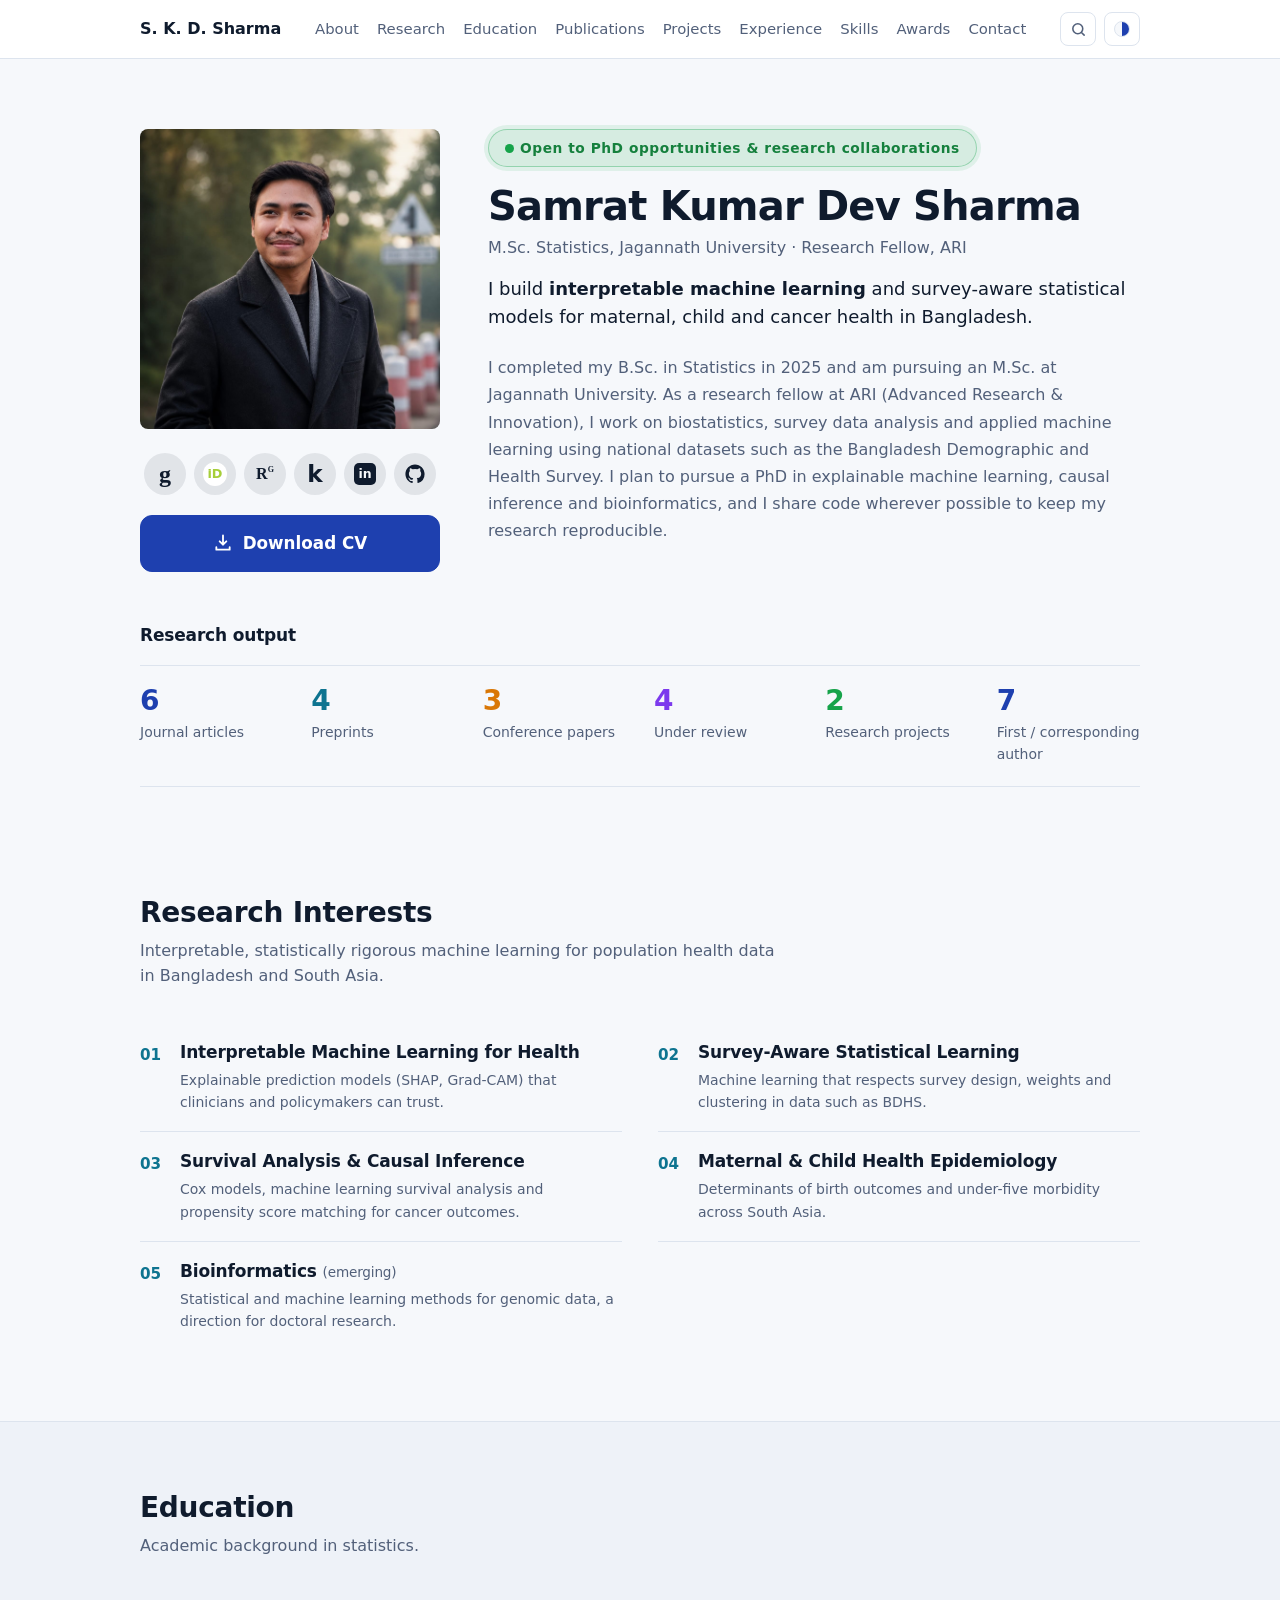
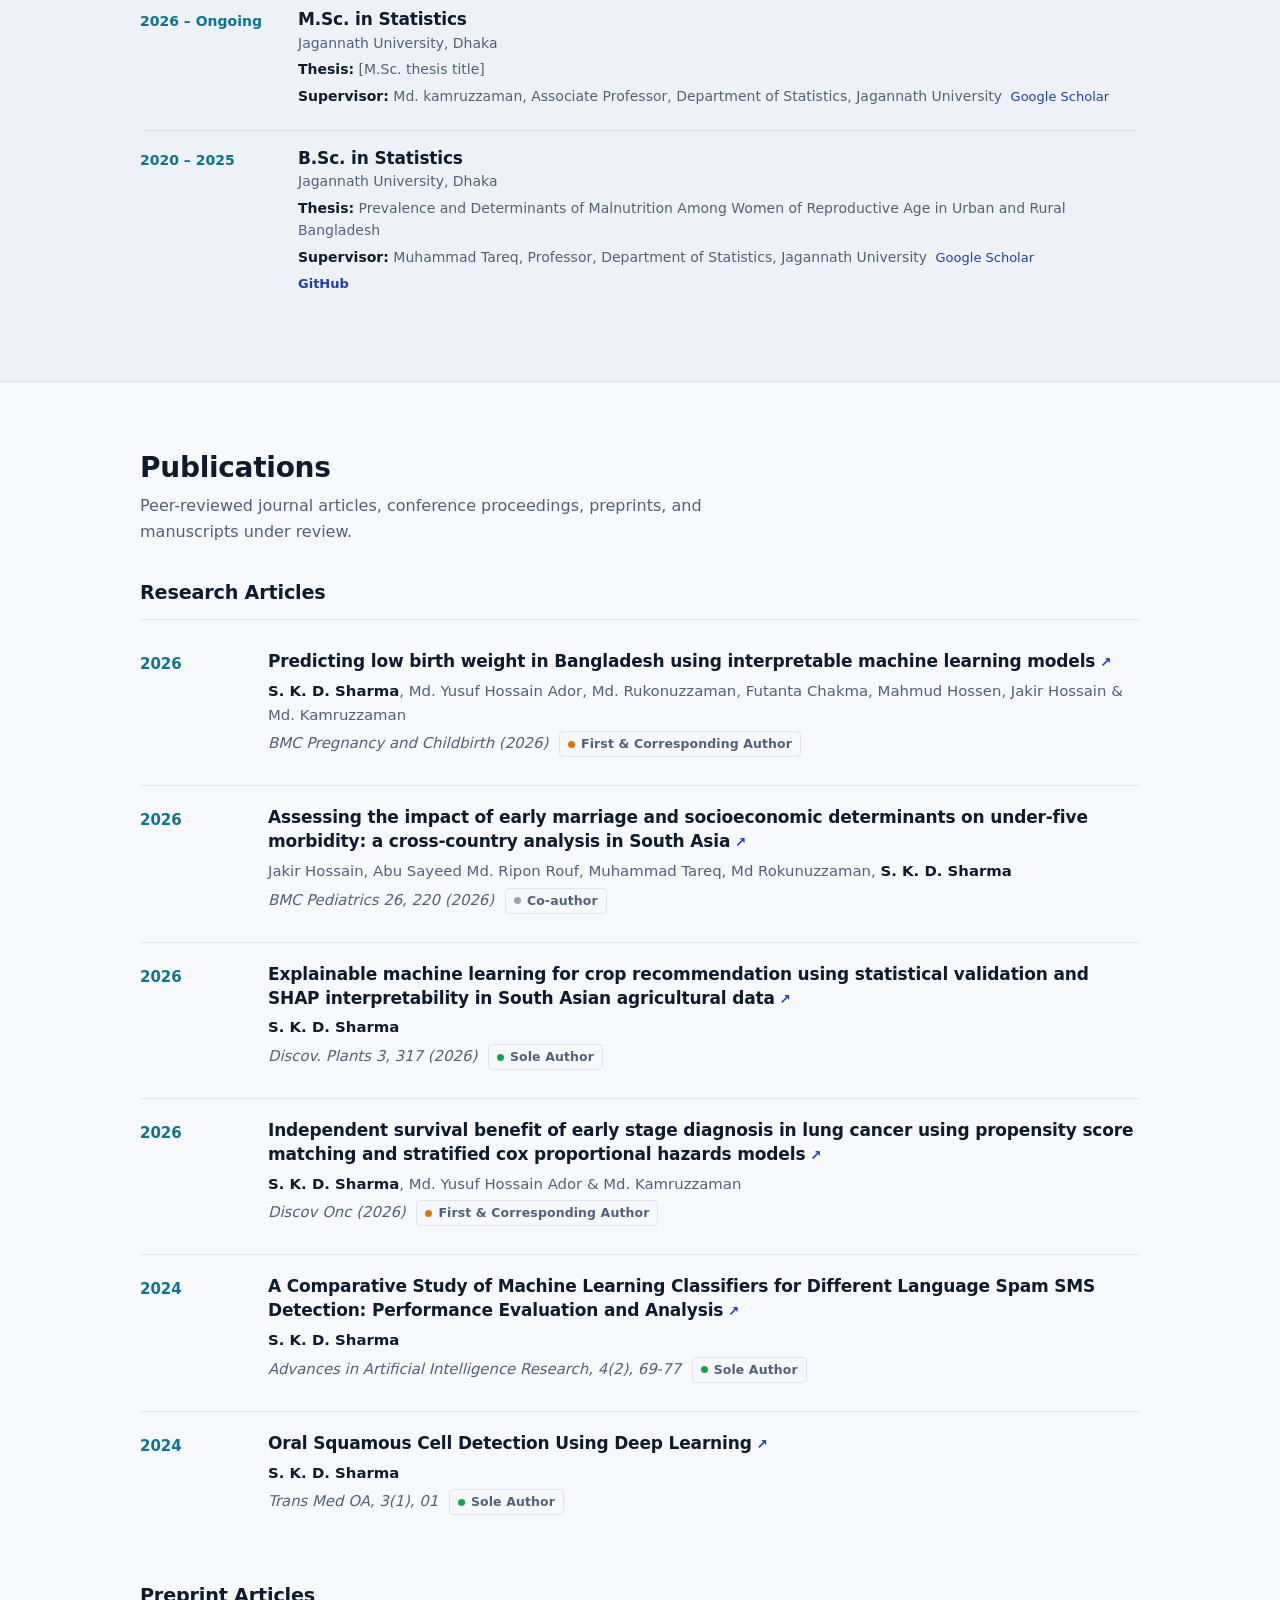
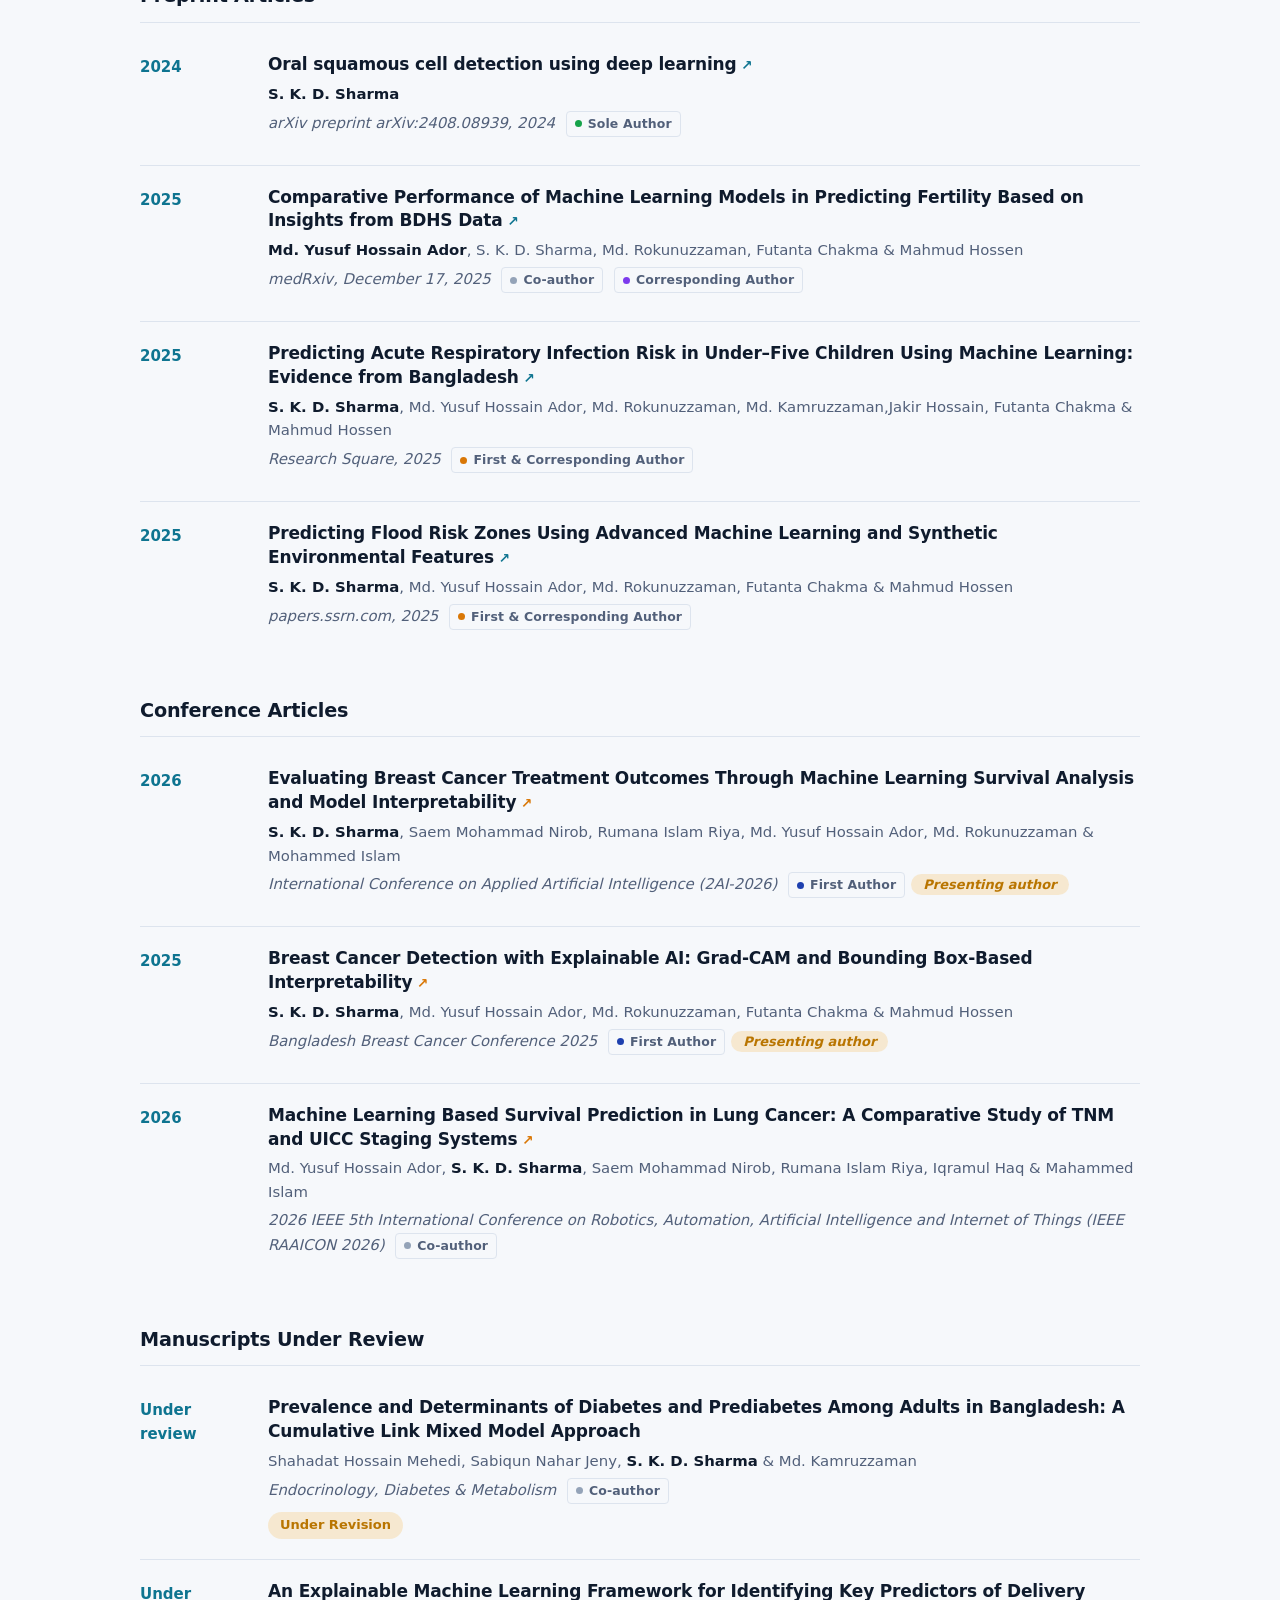
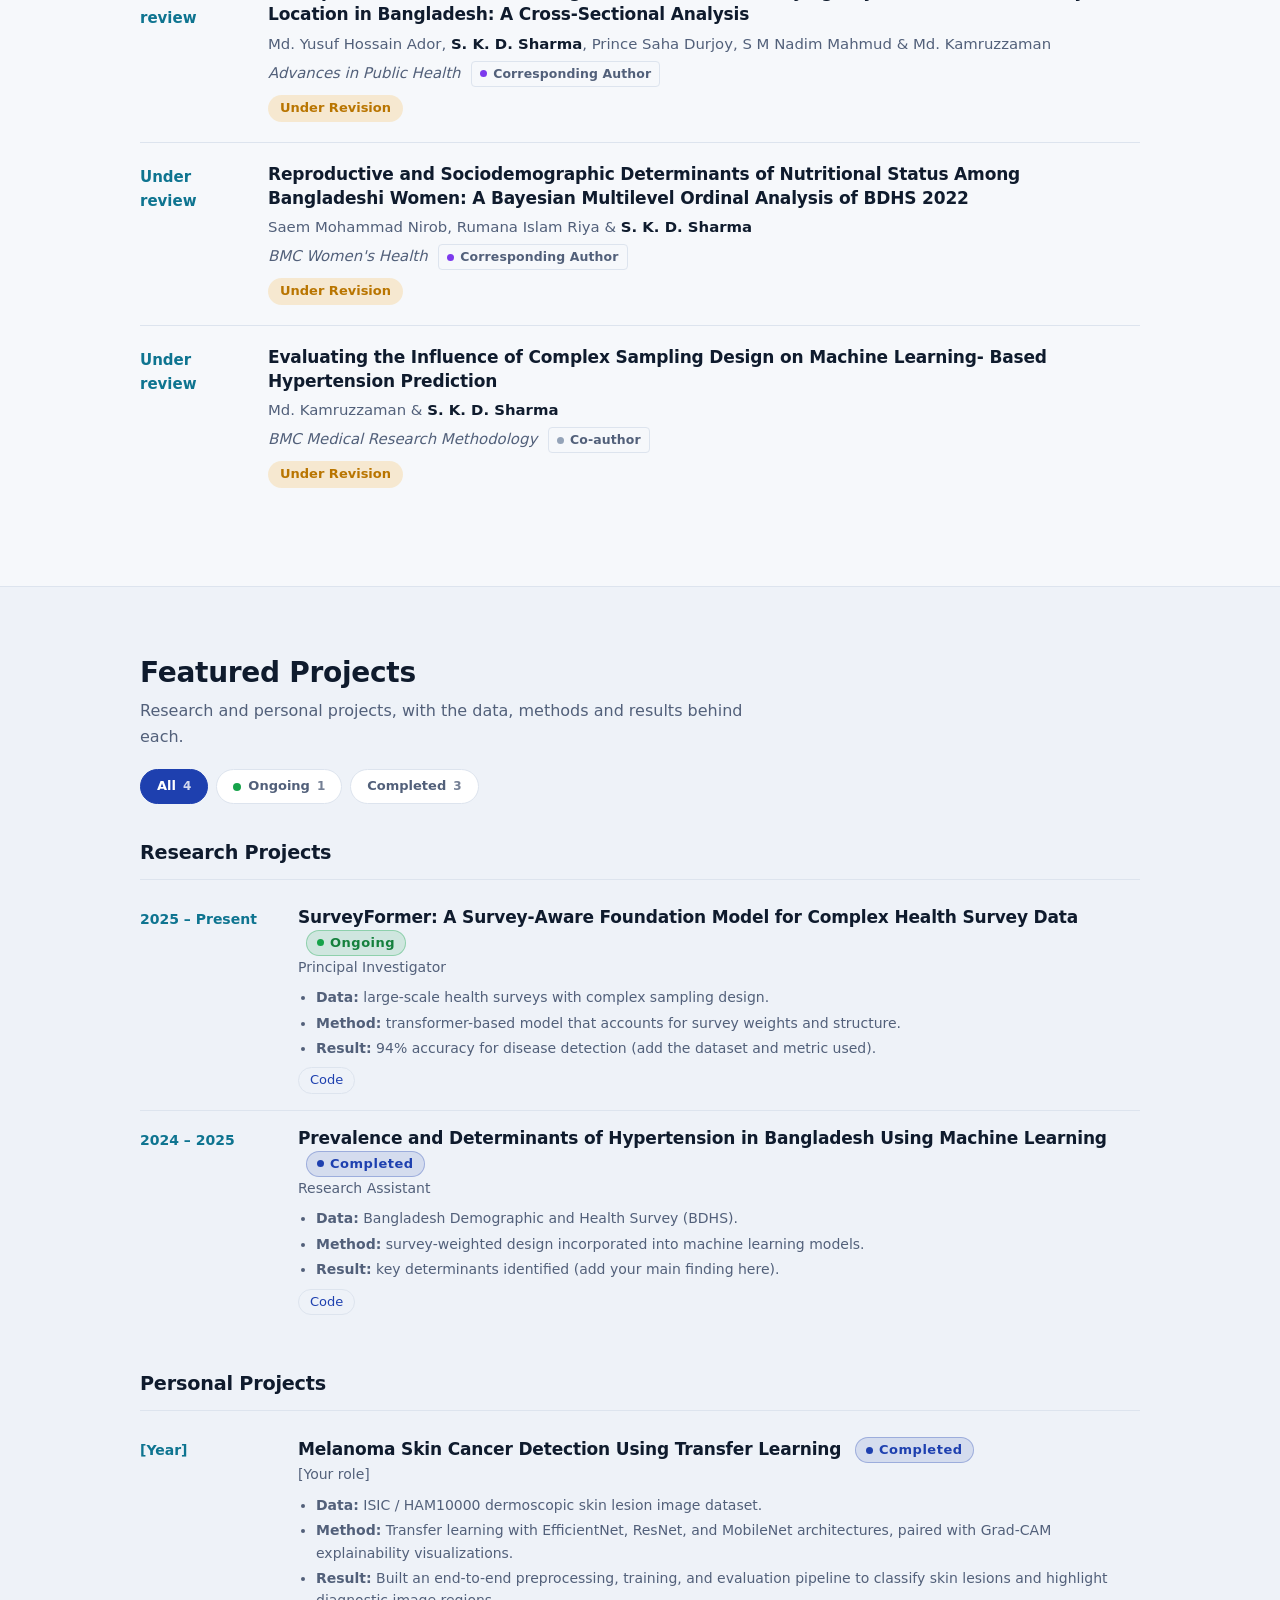
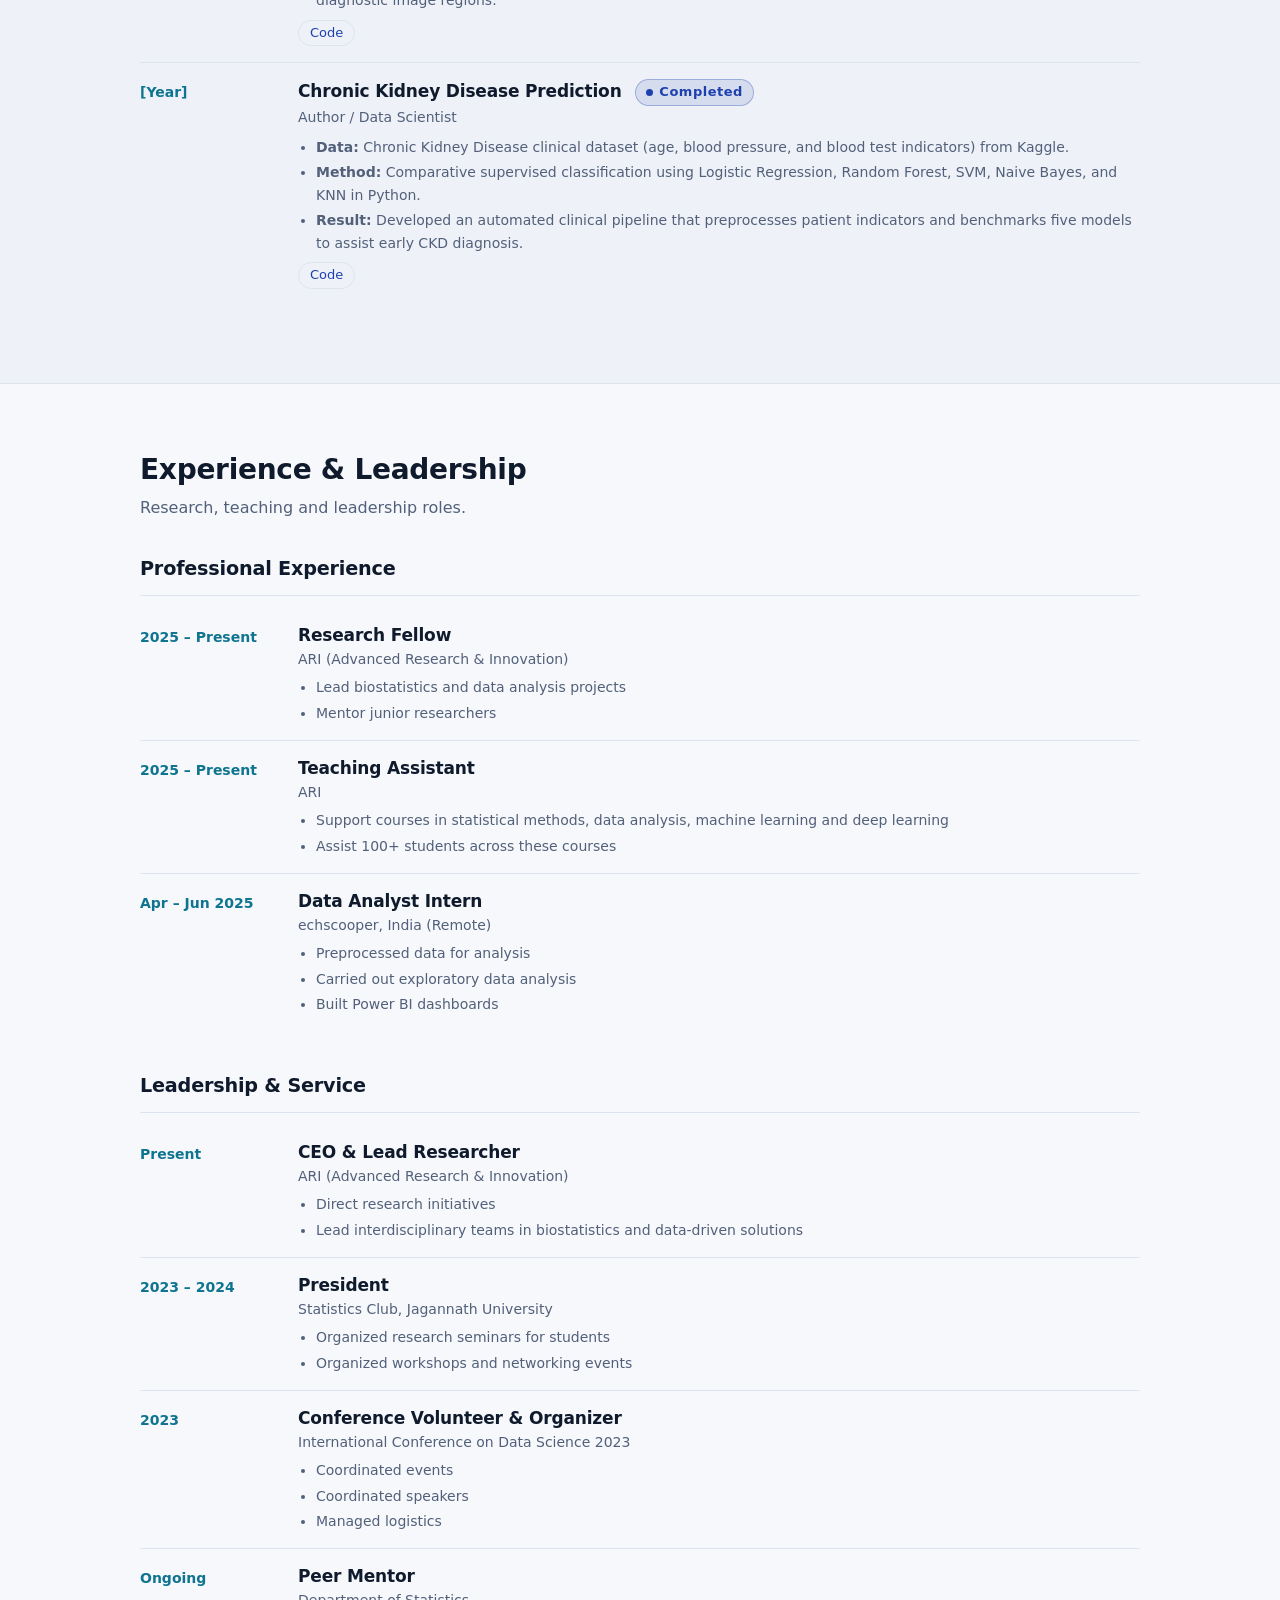
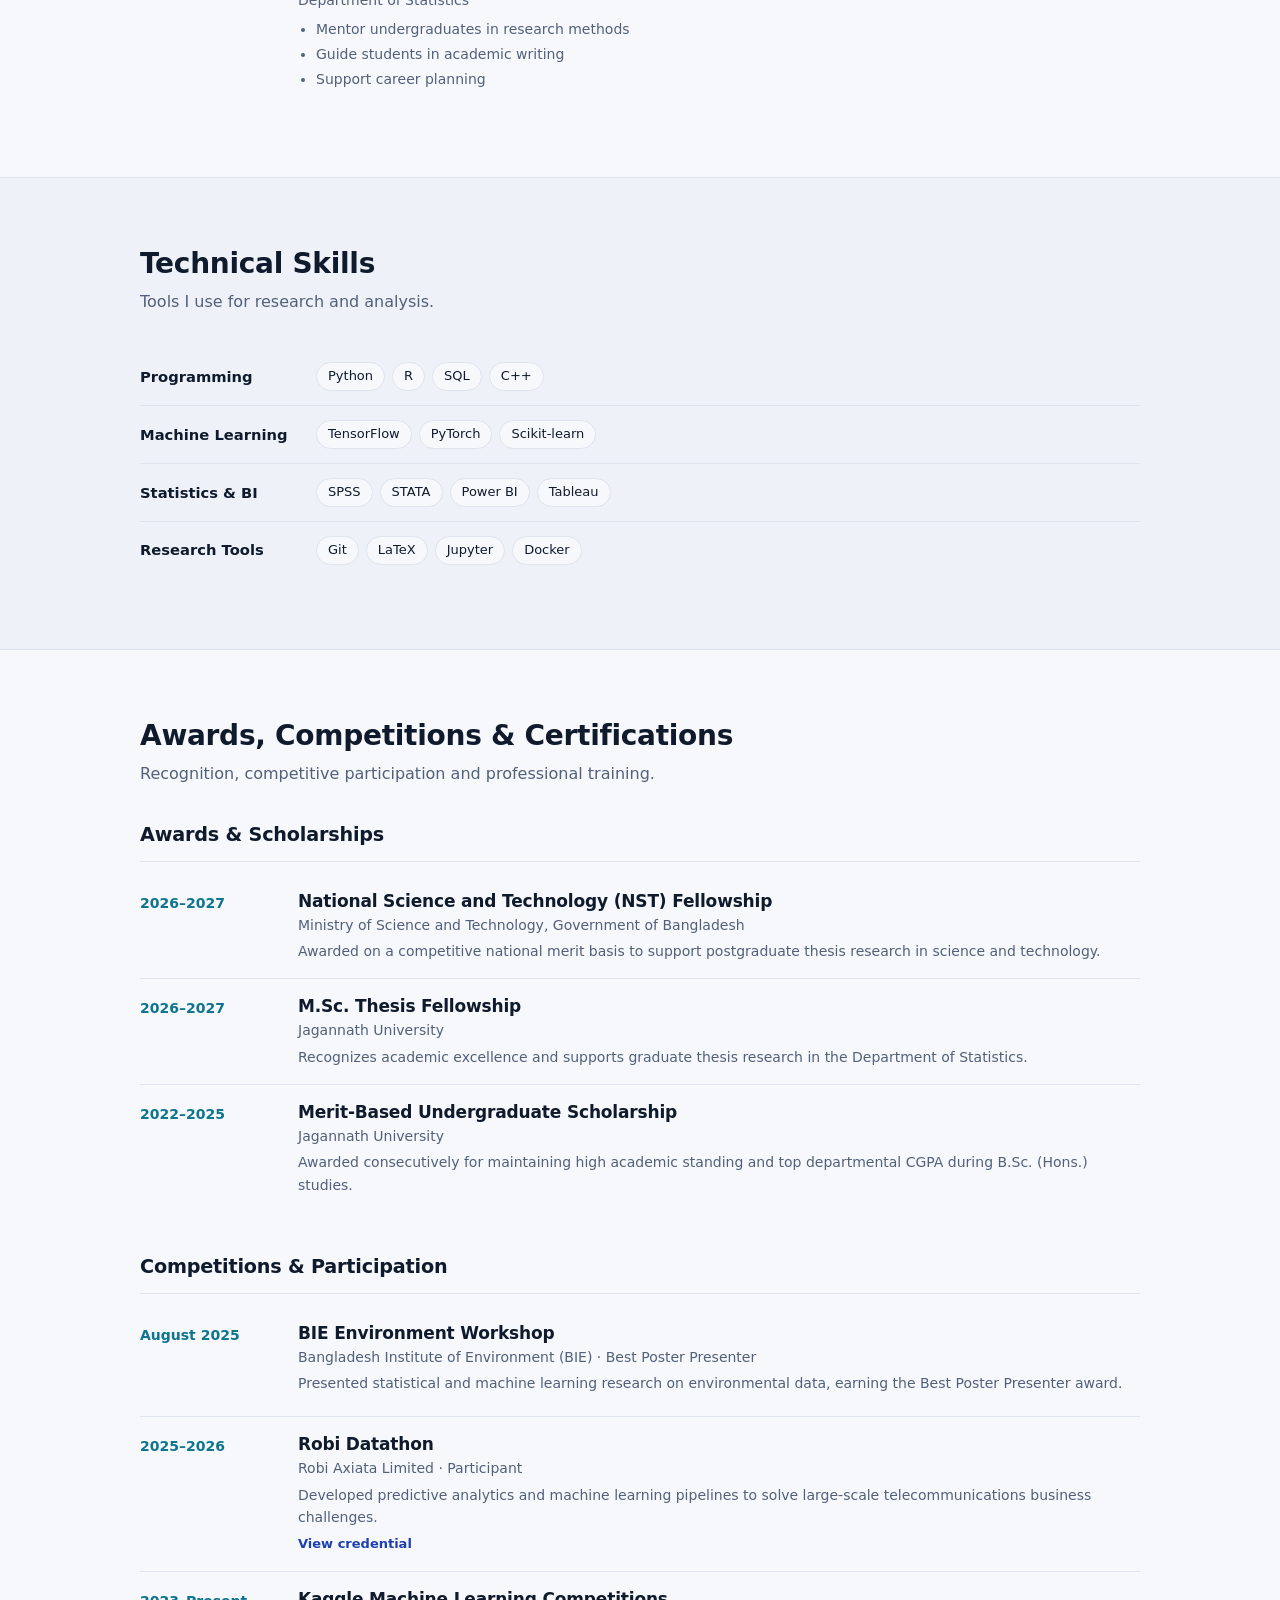
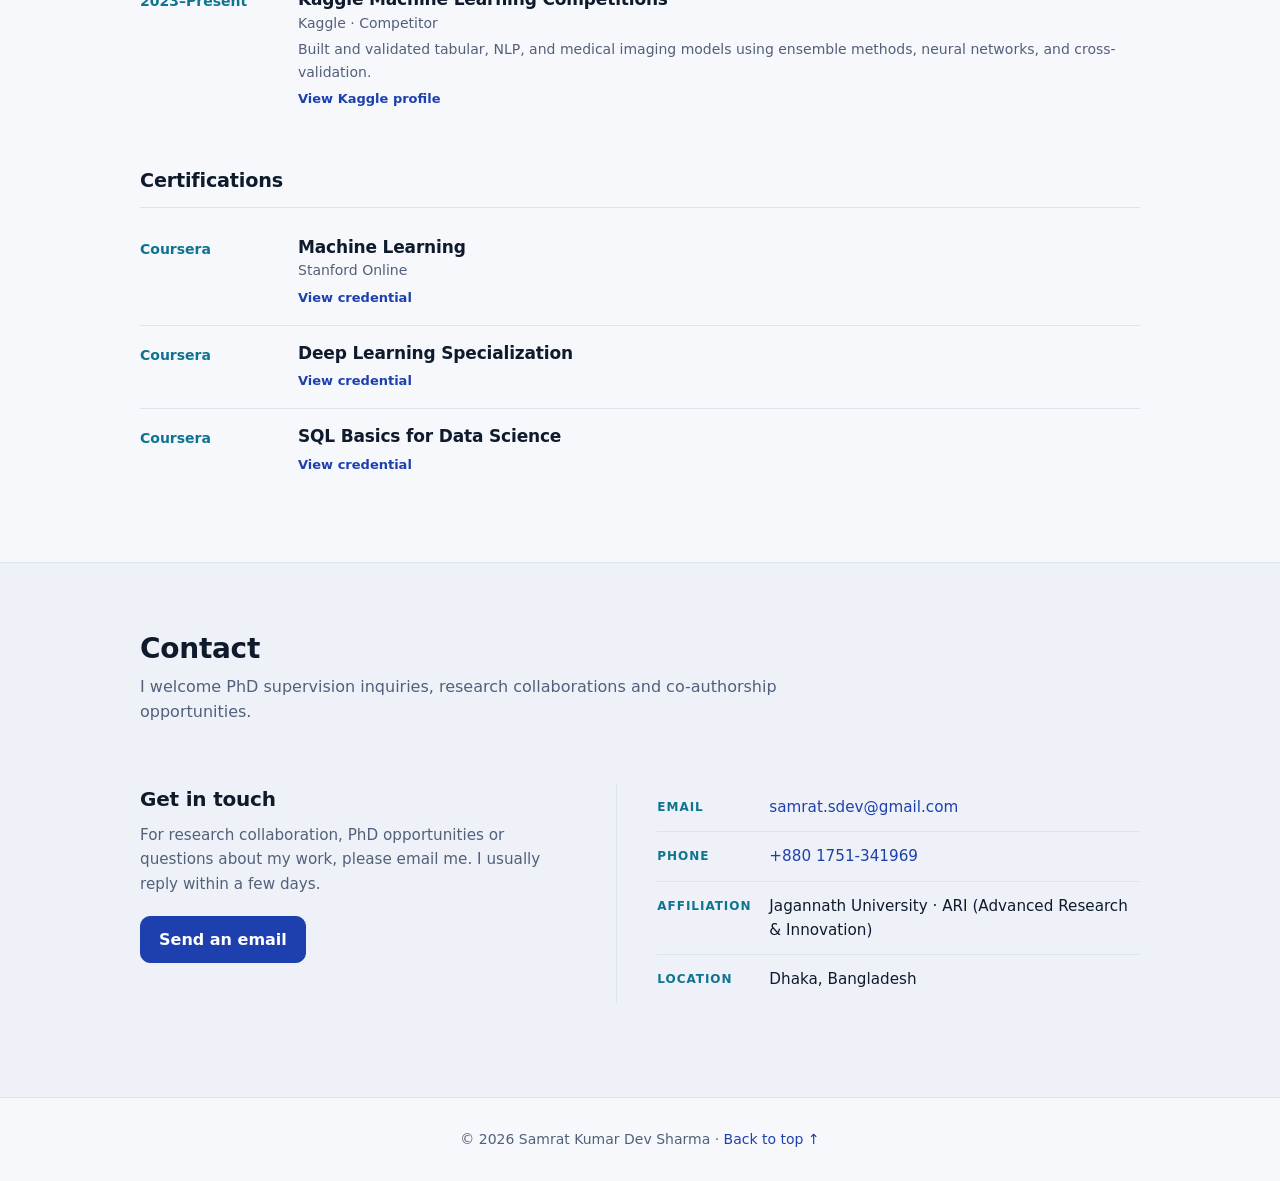
==== commit b7271e5f: "update main file" ====
--- a/index.html
+++ b/index.html
@@ -9,7 +9,7 @@
 <meta property="og:description" content="Interpretable machine learning and biostatistics for public health in Bangladesh.">
 <meta property="og:image" content="assets/img/thumbnail.jpg">
 <link rel="icon" href="assets/img/samrattt.jpeg">
-<link rel="stylesheet" href="assets/css/style.css?v=14">
+<link rel="stylesheet" href="assets/css/app.css">
 </head>
 <body>
 
@@ -27,7 +27,7 @@
    <li><a href="#awards">Awards</a></li>
    <li><a href="#contact">Contact</a></li>
   </ul>
-  <span class="navtools"><button class="icon-btn" id="searchBtn" title="Search (press /)" aria-label="Search"><svg viewBox="0 0 24 24" width="17" height="17" fill="none" stroke="currentColor" stroke-width="2.2" stroke-linecap="round" aria-hidden="true"><circle cx="11" cy="11" r="7"/><path d="m20 20-3.5-3.5"/></svg></button> <span class="tw"><button class="icon-btn" id="theme" title="Colour theme" aria-haspopup="true" aria-expanded="false">◐</button><div class="tmenu" id="tmenu" hidden></div></span> <button class="icon-btn" id="menu">☰</button></span>
+  <span class="navtools"><button class="icon-btn" id="searchBtn" title="Search (press /)" aria-label="Search"><svg viewBox="0 0 24 24" width="17" height="17" fill="none" stroke="currentColor" stroke-width="2.2" stroke-linecap="round" aria-hidden="true"><circle cx="11" cy="11" r="7"/><path d="m20 20-3.5-3.5"/></svg></button> <button class="icon-btn" id="theme" type="button" title="Change theme"></button> <button class="icon-btn" id="menu">☰</button></span>
  </div>
 </nav>
 
@@ -127,15 +127,6 @@
  <div class="wrap">
   <h2>Publications</h2>
   <p class="sub">Peer-reviewed journal articles, conference proceedings, preprints, and manuscripts under review.</p>
-  <div class="legend" aria-label="Author role key">
-   <span class="role fc">First &amp; Corresponding Author</span>
-   <span class="role first">First Author</span>
-   <span class="role corr">Corresponding Author</span>
-   <span class="role solo">Sole Author</span>
-   <span class="role co">Co-author</span>
-  </div>
-
-
 <!--Journals articles-->
 
   <h3 class="group" data-stat="journal">Research Articles</h3>
@@ -143,6 +134,7 @@
   <div class="card publist" style="--c:var(--c-journal)">
 
   <article class="pubrow">
+   <div class="pyear">2026</div>
    <div>
     <h3><a href="https://doi.org/10.1186/s12884-026-09255-2" target="_blank" rel="noopener">Predicting low birth weight in Bangladesh using interpretable machine learning models</a></h3>
     <p class="authors"><b>S. K. D. Sharma</b>, Md. Yusuf Hossain Ador, Md. Rukonuzzaman, Futanta Chakma, Mahmud Hossen, Jakir Hossain &amp; Md. Kamruzzaman</p>
@@ -151,6 +143,7 @@
   </article>
 
   <article class="pubrow">
+   <div class="pyear">2026</div>
    <div>
     <h3><a href="https://doi.org/10.1186/s12887-026-06596-x" target="_blank" rel="noopener">Assessing the impact of early marriage and socioeconomic determinants on under-five morbidity: a cross-country analysis in South Asia</a></h3>
     <p class="authors">Jakir Hossain, Abu Sayeed Md. Ripon Rouf, Muhammad Tareq, Md Rokunuzzaman, <b>S. K. D. Sharma</b></p>
@@ -160,6 +153,7 @@
 
 
   <article class="pubrow">
+   <div class="pyear">2026</div>
    <div>
     <h3><a href="https://doi.org/10.1007/s44372-026-00795-7" target="_blank" rel="noopener">Explainable machine learning for crop recommendation using statistical validation and SHAP interpretability in South Asian agricultural data</a></h3>
     <p class="authors"><b>S. K. D. Sharma</b></p>
@@ -168,6 +162,7 @@
   </article>
 
   <article class="pubrow">
+   <div class="pyear">2026</div>
    <div>
     <h3><a href="https://doi.org/10.1007/s12672-026-06073-y" target="_blank" rel="noopener">Independent survival benefit of early stage diagnosis in lung cancer using propensity score matching and stratified cox proportional hazards models</a></h3>
     <p class="authors"><b>S. K. D. Sharma</b>, Md. Yusuf Hossain Ador &amp; Md. Kamruzzaman</p>
@@ -176,6 +171,7 @@
   </article>
 
   <article class="pubrow">
+   <div class="pyear">2024</div>
    <div>
     <h3><a href="https://doi.org/10.54569/aair.1549781" target="_blank" rel="noopener">A Comparative Study of Machine Learning Classifiers for Different Language Spam SMS Detection: Performance Evaluation and Analysis</a></h3>
     <p class="authors"><b>S. K. D. Sharma</b></p>
@@ -184,6 +180,7 @@
   </article> 
 
   <article class="pubrow">
+   <div class="pyear">2024</div>
    <div>
     <h3><a href="https://www.opastpublishers.com/open-access-articles/oral-squamous-cell-detection-using-deep-learning-8578.html" target="_blank" rel="noopener">Oral Squamous Cell Detection Using Deep Learning</a></h3>
     <p class="authors"><b>S. K. D. Sharma</b></p>
@@ -199,6 +196,7 @@
   <div class="card publist" style="--c:var(--c-preprint)">
 
   <article class="pubrow">
+   <div class="pyear">2024</div>
    <div>
     <h3><a href="https://doi.org/10.48550/arXiv.2408.08939" target="_blank" rel="noopener">Oral squamous cell detection using deep learning</a></h3>
     <p class="authors"><b>S. K. D. Sharma</b></p>
@@ -207,6 +205,7 @@
   </article>
 
   <article class="pubrow">
+   <div class="pyear">2025</div>
    <div>
     <h3><a href="https://doi.org/10.64898/2025.12.16.25342342" target="_blank" rel="noopener">Comparative Performance of Machine Learning Models in Predicting Fertility Based on Insights from BDHS Data</a></h3>
     <p class="authors"><b>Md. Yusuf Hossain Ador</b>, S. K. D. Sharma, Md. Rokunuzzaman, Futanta Chakma &amp; Mahmud Hossen</p>
@@ -215,6 +214,7 @@
   </article>
 
   <article class="pubrow">
+   <div class="pyear">2025</div>
    <div>
     <h3><a href="https://doi.org/10.21203/rs.3.rs-7081278/v1" target="_blank" rel="noopener">Predicting Acute Respiratory Infection Risk in Under–Five Children Using Machine Learning: Evidence from Bangladesh</a></h3>
     <p class="authors"><b>S. K. D. Sharma</b>, Md. Yusuf Hossain Ador, Md. Rokunuzzaman, Md. Kamruzzaman,Jakir Hossain, Futanta Chakma &amp; Mahmud Hossen</p>
@@ -223,6 +223,7 @@
   </article>
 
   <article class="pubrow">
+   <div class="pyear">2025</div>
    <div>
     <h3><a href="https://dx.doi.org/10.2139/ssrn.5847583" target="_blank" rel="noopener">Predicting Flood Risk Zones Using Advanced Machine Learning and Synthetic Environmental Features</a></h3>
     <p class="authors"><b>S. K. D. Sharma</b>, Md. Yusuf Hossain Ador, Md. Rokunuzzaman, Futanta Chakma &amp; Mahmud Hossen</p>
@@ -239,6 +240,7 @@
   <div class="card publist" style="--c:var(--c-conference)">
 
   <article class="pubrow">
+   <div class="pyear">2026</div>
    <div>
     <h3><a href="https://2ai-conference.org/" target="_blank" rel="noopener">Evaluating Breast Cancer Treatment Outcomes Through Machine Learning Survival Analysis and Model Interpretability</a></h3>
     <p class="authors"><b>S. K. D. Sharma</b>, Saem Mohammad Nirob, Rumana Islam Riya, Md. Yusuf Hossain Ador, Md. Rokunuzzaman &amp; Mohammed Islam</p>
@@ -247,6 +249,7 @@
   </article>
 
   <article class="pubrow">
+   <div class="pyear">2025</div>
    <div>
     <h3><a href="https://bsbcs.info/event/1/publication/51/" target="_blank" rel="noopener">Breast Cancer Detection with Explainable AI: Grad-CAM and Bounding Box-Based Interpretability</a></h3>
     <p class="authors"><b>S. K. D. Sharma</b>, Md. Yusuf Hossain Ador, Md. Rokunuzzaman, Futanta Chakma &amp; Mahmud Hossen</p>
@@ -256,6 +259,7 @@
 
 
   <article class="pubrow">
+   <div class="pyear">2026</div>
    <div>
     <h3><a href="https://raaicon.org/" target="_blank" rel="noopener">Machine Learning Based Survival Prediction in Lung Cancer: A Comparative Study of TNM and UICC Staging Systems</a></h3>
     <p class="authors">Md. Yusuf Hossain Ador, <b>S. K. D. Sharma</b>, Saem Mohammad Nirob, Rumana Islam Riya, Iqramul Haq &amp; Mahammed Islam</p>
@@ -272,6 +276,7 @@
   <div class="card publist" style="--c:var(--c-review)">
 
   <article class="pubrow">
+   <div class="pyear">Under review</div>
    <div>
     <h3>Prevalence and Determinants of Diabetes and Prediabetes Among Adults in Bangladesh: A Cumulative Link Mixed Model Approach</h3>
     <p class="authors">Shahadat Hossain Mehedi, Sabiqun Nahar Jeny, <b>S. K. D. Sharma</b> &amp; Md. Kamruzzaman</p>
@@ -282,6 +287,7 @@
 
 
   <article class="pubrow">
+   <div class="pyear">Under review</div>
    <div>
     <h3>An Explainable Machine Learning Framework for Identifying Key Predictors of Delivery Location in Bangladesh: A Cross-Sectional Analysis</h3>
     <p class="authors">Md. Yusuf Hossain Ador, <b>S. K. D. Sharma</b>, Prince Saha Durjoy, 	S M Nadim Mahmud &amp; Md. Kamruzzaman</p>
@@ -292,6 +298,7 @@
 
 
   <article class="pubrow">
+   <div class="pyear">Under review</div>
    <div>
     <h3>Reproductive and Sociodemographic Determinants of Nutritional Status Among Bangladeshi Women: A Bayesian Multilevel Ordinal Analysis of BDHS 2022</h3>
     <p class="authors">Saem Mohammad Nirob, Rumana Islam Riya &amp; <b>S. K. D. Sharma</b></p>
@@ -301,6 +308,7 @@
   </article>
 
   <article class="pubrow">
+   <div class="pyear">Under review</div>
    <div>
     <h3>Evaluating the Influence of Complex Sampling Design on Machine Learning- Based Hypertension Prediction</h3>
     <p class="authors">Md. Kamruzzaman &amp; <b>S. K. D. Sharma</b></p>
@@ -325,7 +333,7 @@
   <div class="pfilter" id="pfilter" role="tablist" aria-label="Filter projects">
    <button class="pf on" data-f="all">All <span id="c-all"></span></button>
    <button class="pf" data-f="ongoing"><i class="dot"></i>Ongoing <span id="c-ongoing"></span></button>
-   <button class="pf" data-f="completed">✓ Completed <span id="c-completed"></span></button>
+   <button class="pf" data-f="completed">Completed <span id="c-completed"></span></button>
   </div>
 
   <h3 class="group" data-stat="project">Research Projects</h3>
@@ -353,7 +361,7 @@
    <article class="xp proj" data-status="completed">
     <div class="xd">2024 – 2025</div>
     <div>
-     <h4>Prevalence and Determinants of Hypertension in Bangladesh Using Machine Learning <span class="st completed">✓ Completed</span></h4>
+     <h4>Prevalence and Determinants of Hypertension in Bangladesh Using Machine Learning <span class="st completed"><i></i>Completed</span></h4>
      <div class="xo">Research Assistant</div>
      <ul>
      <li><b>Data:</b> Bangladesh Demographic and Health Survey (BDHS).</li>
@@ -362,7 +370,7 @@
     </ul>
      <div class="figs">
       <figure>
-       <img src="assets/img/nnnnnn.png" alt="Main results for hypertension prediction" loading="lazy">
+       <img src="assets/img/figures/hypertension-bangladesh.png" alt="Main results for hypertension prediction" loading="lazy">
        <figcaption>Figure 1. Main results for hypertension prediction.</figcaption>
       </figure>
      </div>
@@ -379,7 +387,7 @@
    <article class="xp proj" data-status="completed">
     <div class="xd">[Year]</div>
     <div>
-     <h4>Melanoma Skin Cancer Detection Using Transfer Learning <span class="st completed">✓ Completed</span></h4>
+     <h4>Melanoma Skin Cancer Detection Using Transfer Learning <span class="st completed"><i></i>Completed</span></h4>
      <div class="xo">[Your role]</div>
      <ul>
       <li><b>Data:</b> ISIC / HAM10000 dermoscopic skin lesion image dataset.</li>
@@ -401,7 +409,7 @@
    <article class="xp proj" data-status="completed">
     <div class="xd">[Year]</div>
     <div>
-     <h4>Chronic Kidney Disease Prediction <span class="st completed">✓ Completed</span></h4>
+     <h4>Chronic Kidney Disease Prediction <span class="st completed"><i></i>Completed</span></h4>
      <div class="xo">Author / Data Scientist</div>
      <ul>
       <li><b>Data:</b> Chronic Kidney Disease clinical dataset (age, blood pressure, and blood test indicators) from Kaggle.</li>
@@ -591,6 +599,6 @@
 </div>
 
 <button id="totop" class="totop" type="button" onclick="window.scrollTo({top:0,behavior:'smooth'})" aria-label="Back to top" title="Back to top"><svg viewBox="0 0 24 24" width="22" height="22" fill="none" stroke="currentColor" stroke-width="2.6" stroke-linecap="round" stroke-linejoin="round" aria-hidden="true"><path d="M12 19V5M5 12l7-7 7 7"/></svg></button>
-<script src="assets/js/main.js?v=14" defer></script>
+<script src="assets/js/app.js" defer></script>
 </body>
 </html>
--- a/assets/css/app.css
+++ b/assets/css/app.css
@@ -0,0 +1,352 @@
+:root{--bg:#f6f8fb;--card:#ffffff;--text:#0f1b2d;--muted:#52607a;--accent:#1e40af;--accent2:#0e7490;--on:#ffffff;--border:#dde4ee;--shadow:none}
+[data-theme=dark]{--bg:#0a1020;--card:#111a2e;--text:#e8eef9;--muted:#9aa8c2;--accent:#7aa7ff;--accent2:#4fd1c5;--on:#08111f;--border:#1f2b44;--shadow:none}
+*{box-sizing:border-box;margin:0;padding:0}
+html{scroll-behavior:smooth;scroll-padding-top:70px}
+body{font-family:system-ui,-apple-system,"Segoe UI",Roboto,sans-serif;background:var(--bg);color:var(--text);line-height:1.65}
+a{color:var(--accent);text-decoration:none}
+a:hover{text-decoration:underline}
+.wrap{max-width:1040px;margin:0 auto;padding:0 20px}
+nav{position:sticky;top:0;z-index:20;background:var(--card);border-bottom:1px solid var(--border)}
+nav .wrap{display:flex;align-items:center;justify-content:space-between;height:58px}
+nav .brand{font-weight:700;color:var(--text)}
+nav ul{display:flex;gap:18px;list-style:none;align-items:center}
+nav ul a{color:var(--muted);font-size:.93rem}
+nav ul a:hover{color:var(--accent);text-decoration:none}
+.icon-btn{background:none;border:1px solid var(--border);color:var(--text);border-radius:8px;width:36px;height:34px;cursor:pointer;font-size:1rem}
+#menu{display:none}
+@media(max-width:820px){#menu{display:inline-block}
+nav ul{display:none;position:absolute;top:58px;left:0;right:0;background:var(--card);flex-direction:column;padding:14px 20px;gap:12px;border-bottom:1px solid var(--border)}
+nav ul.open{display:flex}
+}
+section{padding:64px 0}
+h2{font-size:1.7rem;margin:4px 0 8px}
+.sub{color:var(--muted);margin-bottom:28px;max-width:640px}
+.hero{padding:70px 0 40px}
+.hero .grid{display:grid;grid-template-columns:1.4fr 1fr;gap:40px;align-items:center}
+@media(max-width:820px){.hero .grid{grid-template-columns:1fr}
+.hero img{max-width:260px;margin:auto}
+}
+.tag{display:inline-block;background:color-mix(in srgb,var(--accent2) 15%,transparent);color:var(--accent2);padding:4px 12px;border-radius:99px;font-size:.82rem;font-weight:600;margin-bottom:14px}
+.hero h1{font-size:2.5rem;line-height:1.15;margin-bottom:6px}
+.hero .aff{color:var(--muted);margin-bottom:14px}
+.hero .focus{font-size:1.15rem;margin-bottom:22px}
+.hero img{width:100%;border-radius:8px;aspect-ratio:1/1;object-fit:cover}
+.btns{display:flex;flex-wrap:wrap;gap:10px;margin-bottom:18px}
+.btn{padding:10px 18px;border-radius:10px;font-weight:600;border:1px solid var(--accent);display:inline-block}
+.btn.primary{background:var(--accent);color:var(--on)}
+.btn:hover{text-decoration:none;opacity:.88}
+.stats{display:grid;grid-template-columns:repeat(4,1fr);gap:14px;margin-top:40px}
+@media(max-width:640px){.stats{grid-template-columns:repeat(2,1fr)}
+}
+.stat{background:var(--card);border:1px solid var(--border);border-radius:8px;padding:18px;text-align:center;box-shadow:var(--shadow)}
+.stat b{display:block;font-size:2rem;color:var(--accent)}
+.stat span{color:var(--muted);font-size:.88rem}
+.card{background:var(--card);border:1px solid var(--border);border-radius:8px;padding:22px;box-shadow:var(--shadow)}
+.card h3{font-size:1.05rem;margin-bottom:6px}
+.card p{color:var(--muted);font-size:.93rem}
+.pub{display:grid;grid-template-columns:230px 1fr;gap:20px;margin-bottom:18px}
+@media(max-width:700px){.pub{grid-template-columns:1fr}
+}
+.pub.nofig,.pub.stack{grid-template-columns:1fr}
+.pub.stack{gap:16px}
+.pub.stack figure{display:block;min-height:0;padding:12px;background:var(--bg)}
+.pub.stack figure img{width:100%;height:auto;max-height:380px;object-fit:contain;border-radius:6px;background:#fff}
+.pub.stack figcaption{font-size:.82rem;color:var(--muted);text-align:center;margin-top:10px;font-style:italic}
+.ptype{font-size:.72rem;font-weight:700;letter-spacing:.08em;text-transform:uppercase;color:var(--accent2);margin-bottom:6px}
+figure{margin:0;border-radius:10px;overflow:hidden;border:1px solid var(--border);background:var(--bg);min-height:140px;display:flex;align-items:center;justify-content:center}
+figure img{width:100%;height:100%;object-fit:cover;display:block}
+.pub h3{font-size:1.02rem;line-height:1.4;margin-bottom:6px}
+.role{display:inline-block;font-style:normal;font-size:.72rem;font-weight:700;letter-spacing:.03em;padding:2px 9px;border-radius:99px;margin-left:6px;vertical-align:middle;color:var(--muted);background:var(--bg);border:1px solid var(--border)}
+.role.first{color:#b45309;background:color-mix(in srgb,#f59e0b 16%,transparent);border-color:color-mix(in srgb,#f59e0b 40%,transparent)}
+[data-theme=dark] .role.first,[data-theme=midnight] .role.first{color:#fbbf24}
+.pub h3 a{color:var(--text)}
+.pub h3 a:hover{color:var(--accent);text-decoration:underline}
+.pub h3 a::after{content:" ↗";font-size:.8em;color:var(--accent)}
+.authors{font-size:.9rem;color:var(--muted)}
+.authors b{color:var(--text)}
+.venue{font-size:.9rem;margin:4px 0 8px;font-style:italic}
+.chips{display:flex;gap:8px;flex-wrap:wrap}
+.chip{font-size:.78rem;border:1px solid var(--border);border-radius:99px;padding:2px 11px}
+.chip.status{background:color-mix(in srgb,#f59e0b 18%,transparent);border-color:transparent;color:#b97500;font-weight:600}
+h3.group{margin:34px 0 14px;font-size:1.15rem}
+.proj .meta{font-size:.85rem;color:var(--accent2);font-weight:600;margin-bottom:4px}
+.proj ul{margin:8px 0 10px 18px;color:var(--muted);font-size:.92rem}
+.thesis{margin-top:14px;padding:14px 16px;background:var(--bg);border:1px solid var(--border);border-radius:10px}
+.thesis .sup{font-size:.88rem;color:var(--muted);margin-top:10px}
+.thesis .sup b{color:var(--text)}
+.skills{display:grid;grid-template-columns:repeat(auto-fit,minmax(220px,1fr));gap:16px}
+.pills{display:flex;flex-wrap:wrap;gap:7px;margin-top:10px}
+.pills span{background:var(--bg);border:1px solid var(--border);padding:3px 11px;border-radius:99px;font-size:.84rem}
+footer{text-align:center;color:var(--muted);font-size:.85rem;padding:30px 0}
+
+.figs{display:grid;grid-template-columns:repeat(auto-fit,minmax(220px,1fr));gap:12px}
+.pub.stack .figs figure{display:block;min-height:0;padding:10px;margin:0}
+.pub.stack .figs figure img{width:100%;height:auto;max-height:260px;object-fit:contain;border-radius:6px;background:#fff}
+.xp-list{padding:6px 22px}
+.xp{display:grid;grid-template-columns:140px 1fr;gap:18px;padding:16px 0;border-bottom:1px solid var(--border)}
+.xp:last-child{border-bottom:none}
+@media(max-width:640px){.xp{grid-template-columns:1fr;gap:4px}
+}
+.xd{color:var(--accent2);font-weight:700;font-size:.88rem;padding-top:2px}
+.xp h4{font-size:1.02rem}
+.xo{color:var(--muted);font-size:.9rem}
+.xp p{font-size:.92rem;margin-top:4px}
+.sk{padding:6px 22px}
+.skr{display:grid;grid-template-columns:160px 1fr;gap:16px;align-items:center;padding:14px 0;border-bottom:1px solid var(--border)}
+.skr:last-child{border-bottom:none}
+@media(max-width:640px){.skr{grid-template-columns:1fr;gap:6px}
+}
+.skl{font-weight:700;font-size:.92rem}
+.sk .pills{margin-top:0}
+
+.about{color:var(--muted);margin:0 0 22px;max-width:620px;font-size:.98rem}
+.ri-list{list-style:none;display:grid;grid-template-columns:repeat(2,1fr);gap:0 36px;background:var(--card);border:1px solid var(--border);border-radius:8px;padding:6px 26px;box-shadow:var(--shadow)}
+@media(max-width:760px){.ri-list{grid-template-columns:1fr}
+}
+.ri-list li{display:flex;gap:16px;padding:18px 0;border-bottom:1px solid var(--border)}
+.ri-list li:last-child{border-bottom:none}
+@media(min-width:761px){.ri-list li:nth-last-child(2):nth-child(odd){border-bottom:none}
+}
+.rn{color:var(--accent2);font-weight:800;font-size:.95rem;min-width:24px;padding-top:2px}
+.ri-list h3{font-size:1.02rem;margin-bottom:4px;line-height:1.35}
+.ri-list h3 small{font-weight:500;color:var(--muted);font-size:.8em}
+.ri-list p{color:var(--muted);font-size:.92rem}
+.th{font-size:.92rem;color:var(--muted);margin-top:6px}
+.th b{color:var(--text)}
+.th a,.elinks a{font-size:.85rem;margin-left:4px}
+.elinks{display:flex;flex-wrap:wrap;gap:14px;margin-top:6px}
+.elinks a{margin-left:0;font-weight:600}
+.ct{display:grid;grid-template-columns:1fr 1.2fr;gap:40px;padding:30px}
+@media(max-width:760px){.ct{grid-template-columns:1fr;gap:26px;padding:22px}
+}
+.ct-left h3{font-size:1.25rem;margin-bottom:8px}
+.ct-left p{color:var(--muted);font-size:.95rem;margin-bottom:20px}
+.ct-left .btns{margin-bottom:0}
+.ct-right{border-left:1px solid var(--border);padding-left:40px}
+@media(max-width:760px){.ct-right{border-left:none;padding-left:0;border-top:1px solid var(--border);padding-top:22px}
+}
+.ct-right>div{display:grid;grid-template-columns:100px 1fr;gap:12px;padding:12px 0;border-bottom:1px solid var(--border)}
+.ct-right>div:last-child{border-bottom:none}
+.ct dt{font-size:.72rem;letter-spacing:.08em;text-transform:uppercase;font-weight:700;color:var(--accent2);padding-top:3px}
+.ct dd{font-size:.95rem}
+.hero .grid{grid-template-columns:300px 1fr;grid-template-areas:"photo text" "links text";gap:24px 48px;align-items:start}
+.hphoto{grid-area:photo}
+.hlinks{grid-area:links}
+.htext{grid-area:text}
+.hlinks .btn.primary{margin-bottom:6px}
+.htext .about{margin-bottom:0;max-width:none}
+@media(max-width:820px){.hero .grid{grid-template-columns:1fr;grid-template-areas:"photo" "text" "links";gap:22px}
+.hphoto{max-width:260px;margin:0 auto}
+}
+.iconrow{display:flex;flex-wrap:wrap;justify-content:center;gap:8px;margin-bottom:20px}
+.iconrow a{width:42px;height:42px;border-radius:50%;display:inline-flex;align-items:center;justify-content:center;background:color-mix(in srgb,var(--text) 9%,transparent);color:var(--text);transition:.15s}
+.iconrow a:hover{background:var(--accent);color:var(--on);transform:translateY(-2px);text-decoration:none}
+.gl{font-weight:800;font-size:1.05rem;line-height:1;font-family:Georgia,serif}
+.gl.g{font-size:1.5rem;font-weight:700}
+.gl.orcid{font-family:system-ui,sans-serif;font-size:.8rem;background:#fff;color:#a6ce39;width:24px;height:24px;border-radius:50%;display:inline-flex;align-items:center;justify-content:center}
+.gl.rg{font-size:1rem}
+.gl.rg sup{font-size:.5em;vertical-align:top}
+.gl.k{font-family:system-ui,sans-serif;font-size:1.45rem;font-weight:700}
+.gl.li{font-family:system-ui,sans-serif;font-size:.78rem;background:var(--text);color:var(--bg);border-radius:5px;width:22px;height:22px;display:inline-flex;align-items:center;justify-content:center}
+.iconrow a:hover .gl.li{background:#fff;color:var(--accent)}
+.cvbtn{display:flex;align-items:center;justify-content:center;gap:10px;width:100%;padding:14px 18px;border-radius:12px;font-size:1.05rem}
+.navtools{display:flex;gap:8px;align-items:center}
+.icon-btn{display:inline-flex;align-items:center;justify-content:center;color:var(--muted);transition:.15s}
+.icon-btn:hover{color:var(--accent);border-color:var(--accent)}
+nav{backdrop-filter:saturate(1.4) blur(8px)}
+.sov{position:fixed;inset:0;z-index:50;background:rgba(15,23,42,.5);display:flex;justify-content:center;align-items:flex-start;padding:12vh 16px 0}
+.sov[hidden]{display:none}
+.sbox{width:100%;max-width:560px;background:var(--card);border:1px solid var(--border);border-radius:8px;overflow:hidden}
+.srow{display:flex;align-items:center;gap:10px;padding:14px 16px;border-bottom:1px solid var(--border);color:var(--muted)}
+.srow input{flex:1;border:none;outline:none;background:transparent;color:var(--text);font-size:1rem;font-family:inherit}
+.srow kbd{font-size:.7rem;border:1px solid var(--border);border-radius:5px;padding:1px 6px;color:var(--muted)}
+#sres{list-style:none;max-height:50vh;overflow:auto}
+#sres button{width:100%;text-align:left;background:none;border:none;border-bottom:1px solid var(--border);padding:12px 16px;cursor:pointer;color:var(--text);font-family:inherit;display:flex;flex-direction:column;gap:2px}
+#sres button:hover,#sres button:focus{background:color-mix(in srgb,var(--accent) 9%,transparent);outline:none}
+#sres .rt{font-size:.93rem;font-weight:600;line-height:1.35}
+#sres .rs{font-size:.75rem;color:var(--accent2);font-weight:600}
+.shint{padding:16px;color:var(--muted);font-size:.9rem}
+.flash{animation:flash 1.8s ease}
+@keyframes flash{0%,60%{box-shadow:0 0 0 3px var(--accent)}
+100%{box-shadow:var(--shadow)}
+}
+.pfilter{display:flex;flex-wrap:wrap;gap:8px;margin:-8px 0 8px}
+.pf{font:inherit;font-size:.88rem;font-weight:600;color:var(--muted);background:var(--card);border:1px solid var(--border);border-radius:99px;padding:6px 16px;cursor:pointer;display:inline-flex;align-items:center;gap:7px;transition:.15s}
+.pf:hover{border-color:var(--accent);color:var(--accent)}
+.pf.on{background:var(--accent);border-color:var(--accent);color:var(--on)}
+.pf span{font-size:.75rem;opacity:.8}
+.dot{width:8px;height:8px;border-radius:50%;background:#16a34a;display:inline-block}
+.st{display:inline-flex;align-items:center;gap:6px;font-size:.72rem;font-weight:700;letter-spacing:.04em;text-transform:none;padding:3px 10px;border-radius:99px;margin-left:8px;vertical-align:middle}
+.st.ongoing{color:#15803d;background:color-mix(in srgb,#16a34a 14%,transparent);border:1px solid color-mix(in srgb,#16a34a 35%,transparent)}
+.st.ongoing i{width:7px;height:7px;border-radius:50%;background:#16a34a;animation:pulse 1.6s infinite}
+.st.completed{color:var(--accent);background:color-mix(in srgb,var(--accent) 12%,transparent);border:1px solid color-mix(in srgb,var(--accent) 30%,transparent)}
+[data-theme=dark] .st.ongoing,[data-theme=midnight] .st.ongoing{color:#4ade80}
+
+
+@keyframes pulse{0%{box-shadow:0 0 0 0 rgba(22,163,74,.5)}
+70%{box-shadow:0 0 0 7px rgba(22,163,74,0)}
+100%{box-shadow:0 0 0 0 rgba(22,163,74,0)}
+}
+
+/* ---- polish ---- */
+a:focus-visible,button:focus-visible,input:focus-visible{outline:2px solid var(--accent);outline-offset:2px;border-radius:6px}
+.hero{background:var(--bg)}
+section:nth-of-type(even){background:color-mix(in srgb,var(--accent) 3.5%,var(--bg));border-top:1px solid var(--border);border-bottom:1px solid var(--border)}
+.stats{gap:16px}
+a.stat{display:block;position:relative;overflow:hidden;color:inherit;padding:20px 16px;transition:transform .15s,box-shadow .15s}
+a.stat:hover{text-decoration:none;border-color:var(--accent)}
+a.stat b{font-size:2.4rem;line-height:1.1;font-weight:800;color:var(--accent);font-variant-numeric:tabular-nums}
+a.stat span{display:block;margin-top:4px;font-weight:600;font-size:.86rem}
+nav ul a.active{color:var(--accent);font-weight:600}
+@media(prefers-reduced-motion:reduce){*{animation:none!important;transition:none!important;scroll-behavior:auto!important}
+}
+/* category colours (light) */
+:root{
+  --c-journal:#1e40af;
+  --c-preprint:#0e7490;
+  --c-conference:#d97706;
+  --c-review:#7c3aed;
+  --c-project:#16a34a;
+}
+/* category colours (dark: brighter so they stay readable) */
+[data-theme=dark]{
+  --c-journal:#7aa7ff;
+  --c-preprint:#4fd1c5;
+  --c-conference:#fbbf24;
+  --c-review:#c4a1ff;
+  --c-project:#4ade80;
+}
+
+/* chart card */
+
+/* colour-coded section headings in Publications and Projects */
+
+/* dark-mode background changes */
+
+/* ---- author-role badges ---- */
+.role{white-space:nowrap}
+.role.fc{color:#b45309;background:color-mix(in srgb,#f59e0b 16%,transparent);border-color:color-mix(in srgb,#f59e0b 40%,transparent)}
+.role.first{color:var(--accent);background:color-mix(in srgb,var(--accent) 12%,transparent);border-color:color-mix(in srgb,var(--accent) 35%,transparent)}
+.role.corr{color:#7c3aed;background:color-mix(in srgb,#7c3aed 12%,transparent);border-color:color-mix(in srgb,#7c3aed 35%,transparent)}
+.role.solo{color:#15803d;background:color-mix(in srgb,#16a34a 13%,transparent);border-color:color-mix(in srgb,#16a34a 35%,transparent)}
+.role.co{color:var(--muted);background:var(--bg);border-color:var(--border)}
+[data-theme=dark] .role.fc,[data-theme=midnight] .role.fc{color:#fbbf24}
+[data-theme=dark] .role.first,[data-theme=midnight] .role.first{color:#7aa7ff}
+[data-theme=dark] .role.corr,[data-theme=midnight] .role.corr{color:#c4a1ff}
+[data-theme=dark] .role.solo,[data-theme=midnight] .role.solo{color:#4ade80}
+.venue .role{margin-left:4px}
+.venue .chip.status{margin-left:6px}
+
+/* ---- Open-to-PhD live badge ---- */
+.hero .st.ongoing{display:inline-flex;margin:0 0 16px;padding:7px 16px;font-size:.86rem;box-shadow:0 0 0 4px color-mix(in srgb,#16a34a 10%,transparent)}
+.hero .st.ongoing em{font-style:normal}
+.hero .st.ongoing i{flex:none;width:9px;height:9px}
+
+/* ---- one card per publication type ---- */
+.publist{padding:4px 26px;margin-bottom:10px}
+.pubrow{position:relative;padding:20px 0 20px 18px;border-bottom:1px solid var(--border);border-radius:6px;transition:background .15s}
+.pubrow:last-child{border-bottom:none}
+.pubrow:hover{background:color-mix(in srgb,var(--c) 5%,transparent)}
+.pubrow h3{font-size:1.02rem;line-height:1.4;margin-bottom:6px}
+.pubrow h3 a{color:var(--text)}
+.pubrow h3 a:hover{color:var(--c);text-decoration:underline}
+.pubrow h3 a::after{content:" \2197";font-size:.8em;color:var(--c)}
+
+/* ---- projects: simple rows like Education ---- */
+.xp.proj{border-left:none}
+.xp.proj[data-status]{border-left:none}
+.xp.proj h4 .st{margin-left:8px}
+.xp.proj ul{margin:8px 0 8px 18px;color:var(--muted);font-size:.92rem}
+.xp.proj .chips{margin-top:6px}
+
+/* ---- themes ---- */
+[data-theme=slate]{--bg:#f1f3f5;--card:#ffffff;--text:#1f2933;--muted:#5f6c7b;--accent:#334e68;--accent2:#0f766e;--on:#ffffff;--border:#d9dee3}
+[data-theme=sand]{--bg:#f7f4ee;--card:#fffdf9;--text:#2b2620;--muted:#6f655a;--accent:#8a4b14;--accent2:#5c6b3a;--on:#ffffff;--border:#e4ddd0}
+[data-theme=forest]{--bg:#f2f6f3;--card:#ffffff;--text:#14261c;--muted:#51655a;--accent:#1f6b45;--accent2:#1d6f8a;--on:#ffffff;--border:#d6e0d9}
+[data-theme=midnight]{--bg:#12161c;--card:#1a2028;--text:#e6e9ee;--muted:#98a2b0;--accent:#8fb4e8;--accent2:#6fc3b5;--on:#0e1217;--border:#2a323d;--c-journal:#8fb4e8;--c-preprint:#6fc3b5;--c-conference:#e5b95c;--c-review:#b9a3e8;--c-project:#7ccf8f}
+
+/* ---- author role badges: flat, uniform, marked by a small colour dot ---- */
+.role,.role.fc,.role.first,.role.corr,.role.solo,.role.co{display:inline-flex;align-items:center;gap:6px;font-size:.72rem;font-weight:600;letter-spacing:.01em;padding:2px 8px;border-radius:4px;margin-left:6px;vertical-align:middle;white-space:nowrap;color:var(--muted);background:transparent;border:1px solid var(--border)}
+.role::before{content:"";width:7px;height:7px;border-radius:50%;background:var(--rc,var(--muted));flex:none}
+.role.fc{--rc:#d97706}.role.first{--rc:var(--accent)}.role.corr{--rc:#7c3aed}.role.solo{--rc:#16a34a}.role.co{--rc:#94a3b8}
+
+/* ---- flat layout: no boxes around content, only thin dividers between rows ---- */
+.card,.stat,.chartcard,.ri-list,.publist,.xp-list,.sk{background:transparent;border:none;border-radius:0;box-shadow:none;padding-left:0;padding-right:0}
+.stat{border-bottom:1px solid var(--border)}
+.pubrow{padding:20px 0;border-radius:0}
+.pubrow:hover{background:transparent}
+.xp:last-child,.ri-list li:last-child{border-bottom:none}
+.card:hover,.stat:hover{box-shadow:none;transform:none}
+
+/* ---- back-to-top button (size and position adjust with the variables) ---- */
+:root{--totop-size:52px;--totop-gap:24px}
+.totop{position:fixed;right:var(--totop-gap);bottom:var(--totop-gap);width:var(--totop-size);height:var(--totop-size);border-radius:50%;border:none;background:var(--accent);color:var(--on,#fff);display:flex;align-items:center;justify-content:center;cursor:pointer;box-shadow:0 4px 12px rgba(0,0,0,.2);opacity:0;visibility:hidden;transform:translateY(10px);transition:opacity .2s,transform .2s,visibility .2s,filter .15s;z-index:30}
+.totop.show{opacity:1;visibility:visible;transform:none}
+.totop:hover{filter:brightness(1.1)}
+.totop:focus-visible{outline:3px solid color-mix(in srgb,var(--accent) 40%,transparent);outline-offset:2px}
+@media (max-width:640px){:root{--totop-size:44px;--totop-gap:16px}}
+@media (prefers-reduced-motion:reduce){.totop{transition:none}}
+
+/* ---- research output: plain coloured counts ---- */
+.glance{margin-top:44px}
+.ctitle{font-size:1.05rem;margin-bottom:0}
+.gstats{display:grid;grid-template-columns:repeat(auto-fit,minmax(130px,1fr));gap:22px 28px;margin:16px 0 0;padding:20px 0;border-top:1px solid var(--border);border-bottom:1px solid var(--border)}
+.gs{display:block;color:inherit}
+a.gs:hover{text-decoration:none}
+a.gs:hover .glab{color:var(--c);text-decoration:underline}
+.gn{display:block;font-size:2rem;font-weight:700;line-height:1.1;color:var(--c,var(--accent));font-variant-numeric:tabular-nums}
+.glab{display:block;margin-top:4px;font-size:.82rem;color:var(--muted)}
+.xp ul{margin:6px 0 0 18px;color:var(--muted);font-size:.92rem}
+.xp ul li{margin-top:3px}
+
+/* ---- more colour themes ---- */
+[data-theme=yellow]{--bg:#fffbea;--card:#fffdf4;--text:#2d2a1e;--muted:#6b6444;--accent:#a16207;--accent2:#0f766e;--on:#ffffff;--border:#efe5b8}
+[data-theme=sky]{--bg:#f0f7fd;--card:#ffffff;--text:#13293d;--muted:#52687d;--accent:#0b6bb5;--accent2:#0e7490;--on:#ffffff;--border:#d3e4f2}
+[data-theme=rose]{--bg:#fdf3f5;--card:#fffafb;--text:#2e1a20;--muted:#755a62;--accent:#be3455;--accent2:#7c3a8c;--on:#ffffff;--border:#f2d9df}
+[data-theme=lavender]{--bg:#f6f4fc;--card:#ffffff;--text:#221b36;--muted:#645c80;--accent:#5b3fc4;--accent2:#0f766e;--on:#ffffff;--border:#e1dcf1}
+
+/* ---- figures and screenshots: flat, click to enlarge ---- */
+.figs{display:grid;grid-template-columns:repeat(auto-fit,minmax(240px,1fr));gap:16px;margin:12px 0 8px}
+.figs figure,.pub.stack .figs figure{display:block;min-height:0;margin:0;padding:0;border:1px solid var(--border);border-radius:6px;background:transparent;overflow:hidden}
+.figs figure img,.pub.stack .figs figure img{display:block;width:100%;height:auto;max-height:300px;object-fit:contain;background:#fff;cursor:zoom-in;border-radius:0}
+.figs figcaption{padding:8px 10px;font-size:.8rem;color:var(--muted);border-top:1px solid var(--border)}
+.lb{position:fixed;inset:0;z-index:60;background:rgba(10,14,22,.86);display:flex;flex-direction:column;align-items:center;justify-content:center;gap:12px;padding:24px;cursor:zoom-out}
+.lb[hidden]{display:none}
+.lb img{max-width:100%;max-height:82vh;background:#fff;border-radius:4px}
+.lb p{color:#e6e9ee;font-size:.9rem;text-align:center;max-width:800px}
+
+/* ---- typography: one consistent scale ----
+   body 16px | secondary text 15px | meta 14px | small 13px */
+body{font-size:1rem;line-height:1.6;-webkit-font-smoothing:antialiased;text-rendering:optimizeLegibility}
+h1,h2,h3,h4{letter-spacing:-.01em}
+.hero h1{font-size:clamp(2rem,4.5vw,2.5rem);line-height:1.15;letter-spacing:-.02em}
+.hero .focus{font-size:1.125rem;line-height:1.6}
+.about{font-size:1rem;line-height:1.7}
+h2{font-size:1.75rem;line-height:1.25;font-weight:700}
+.sub{font-size:1rem;color:var(--muted)}
+h3.group{font-size:1.2rem;font-weight:700}
+.pubrow h3,.pub h3,.xp h4,.ri-list h3{font-size:1.0625rem;line-height:1.4;font-weight:600}
+.xp p,.xp ul,.xp.proj ul,.ri-list p,.th,.authors,.venue,.xo,.xd,.proj .meta,.thesis .sup{font-size:.875rem}
+.chip,.pills span,.pf,.role,.st,.th a,.elinks a,.figs figcaption,.glab{font-size:.8125rem}
+.glab{font-size:.875rem}
+.role,.role.fc,.role.first,.role.corr,.role.solo,.role.co{font-size:.78rem}
+.ptype,.ct dt{font-size:.75rem}
+.gn{font-size:1.75rem}
+.ctitle{font-size:1.0625rem;font-weight:600}
+footer{font-size:.875rem}
+@media (max-width:640px){h2{font-size:1.5rem}h3.group{font-size:1.1rem}.hero .focus{font-size:1.05rem}}
+
+/* ---- thin line under each group heading (Research Articles, Preprints, ...) ---- */
+h3.group{padding-bottom:10px;border-bottom:1px solid var(--border);margin-bottom:6px}
+
+/* ---- publications: year on the left, details on the right ---- */
+.pubrow{display:grid;grid-template-columns:110px 1fr;gap:18px}
+.pyear{color:var(--accent2);font-weight:700;font-size:.9375rem;padding-top:2px}
+@media (max-width:640px){.pubrow{grid-template-columns:1fr;gap:4px}}
+
+/* ---- theme button: click to change theme ---- */
+#theme{padding:0;width:36px}
+#theme .sw{width:16px;height:16px;border-radius:50%;border:1px solid var(--border);position:relative;overflow:hidden;display:inline-block}
+#theme .sw i{position:absolute;right:0;top:0;bottom:0;width:50%}
+/* completed status uses a plain dot, like Ongoing */
+.st.completed i{width:7px;height:7px;border-radius:50%;background:var(--accent);flex:none}
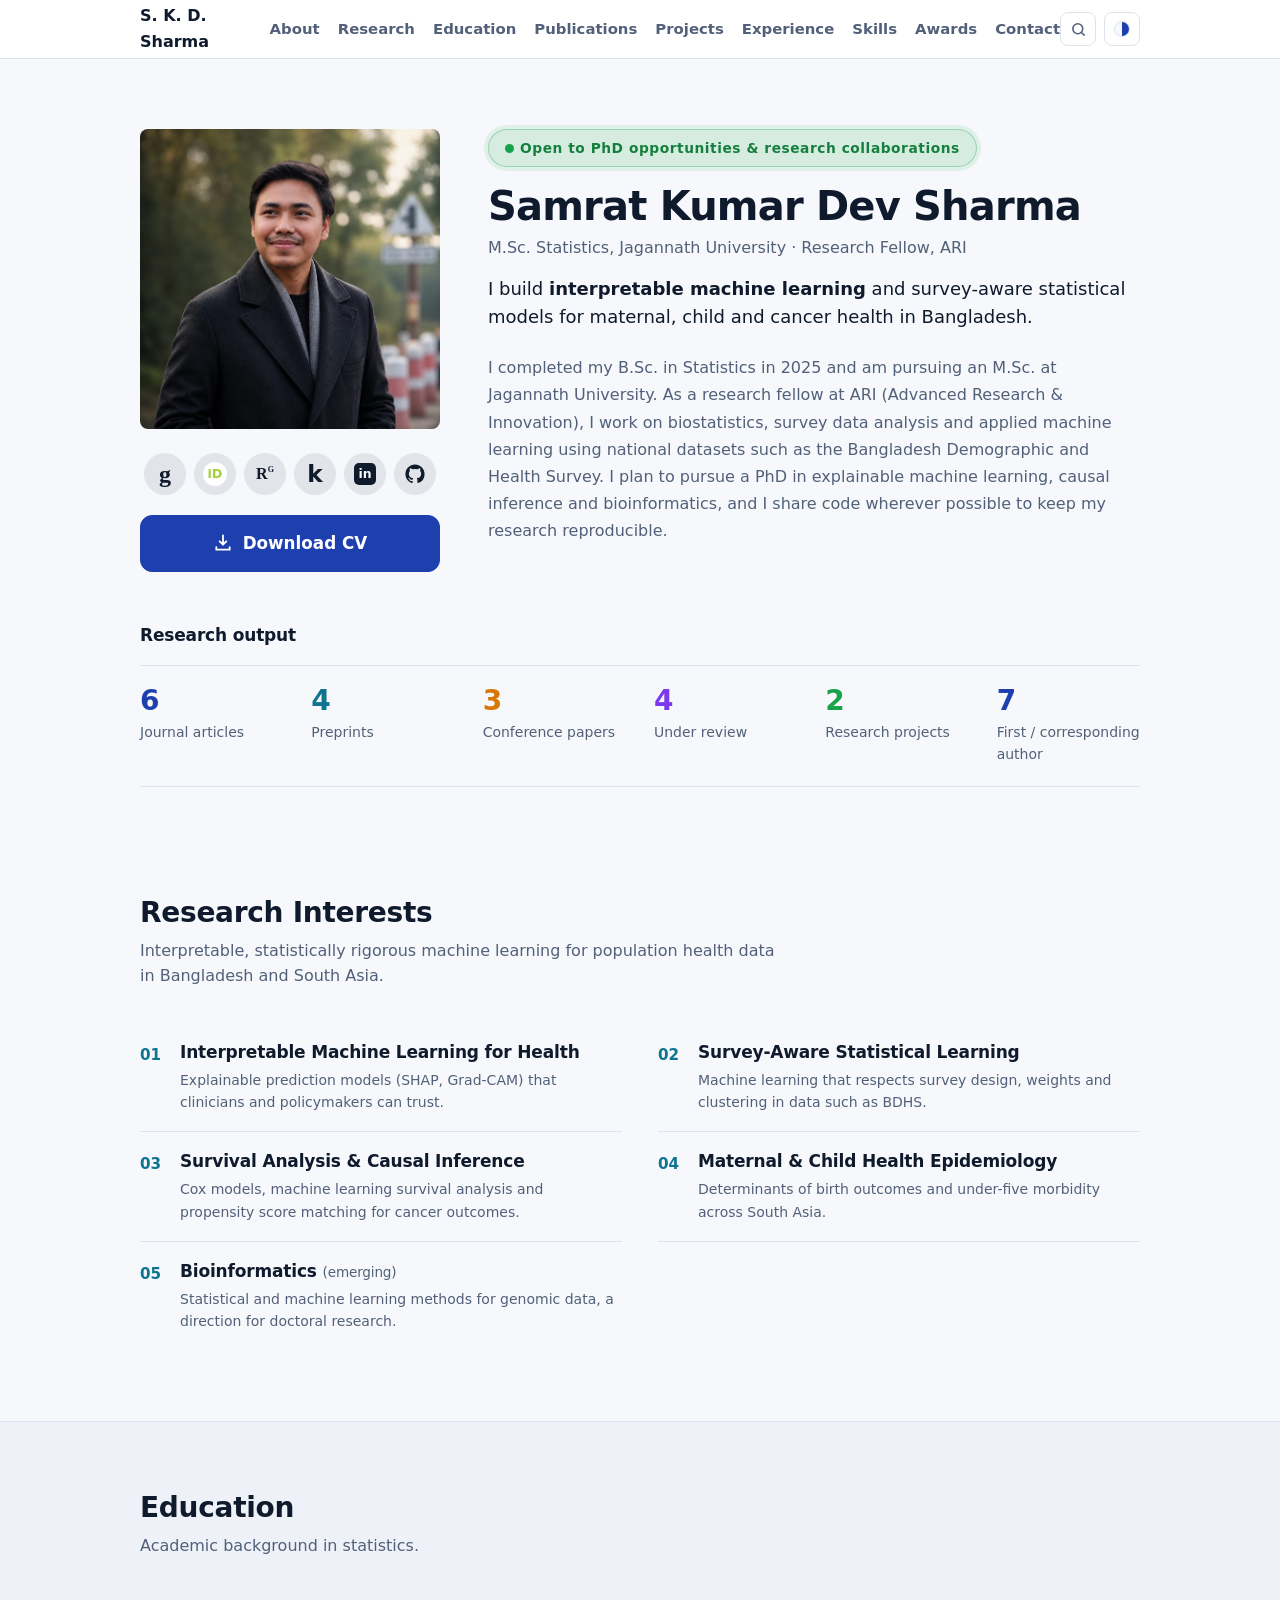
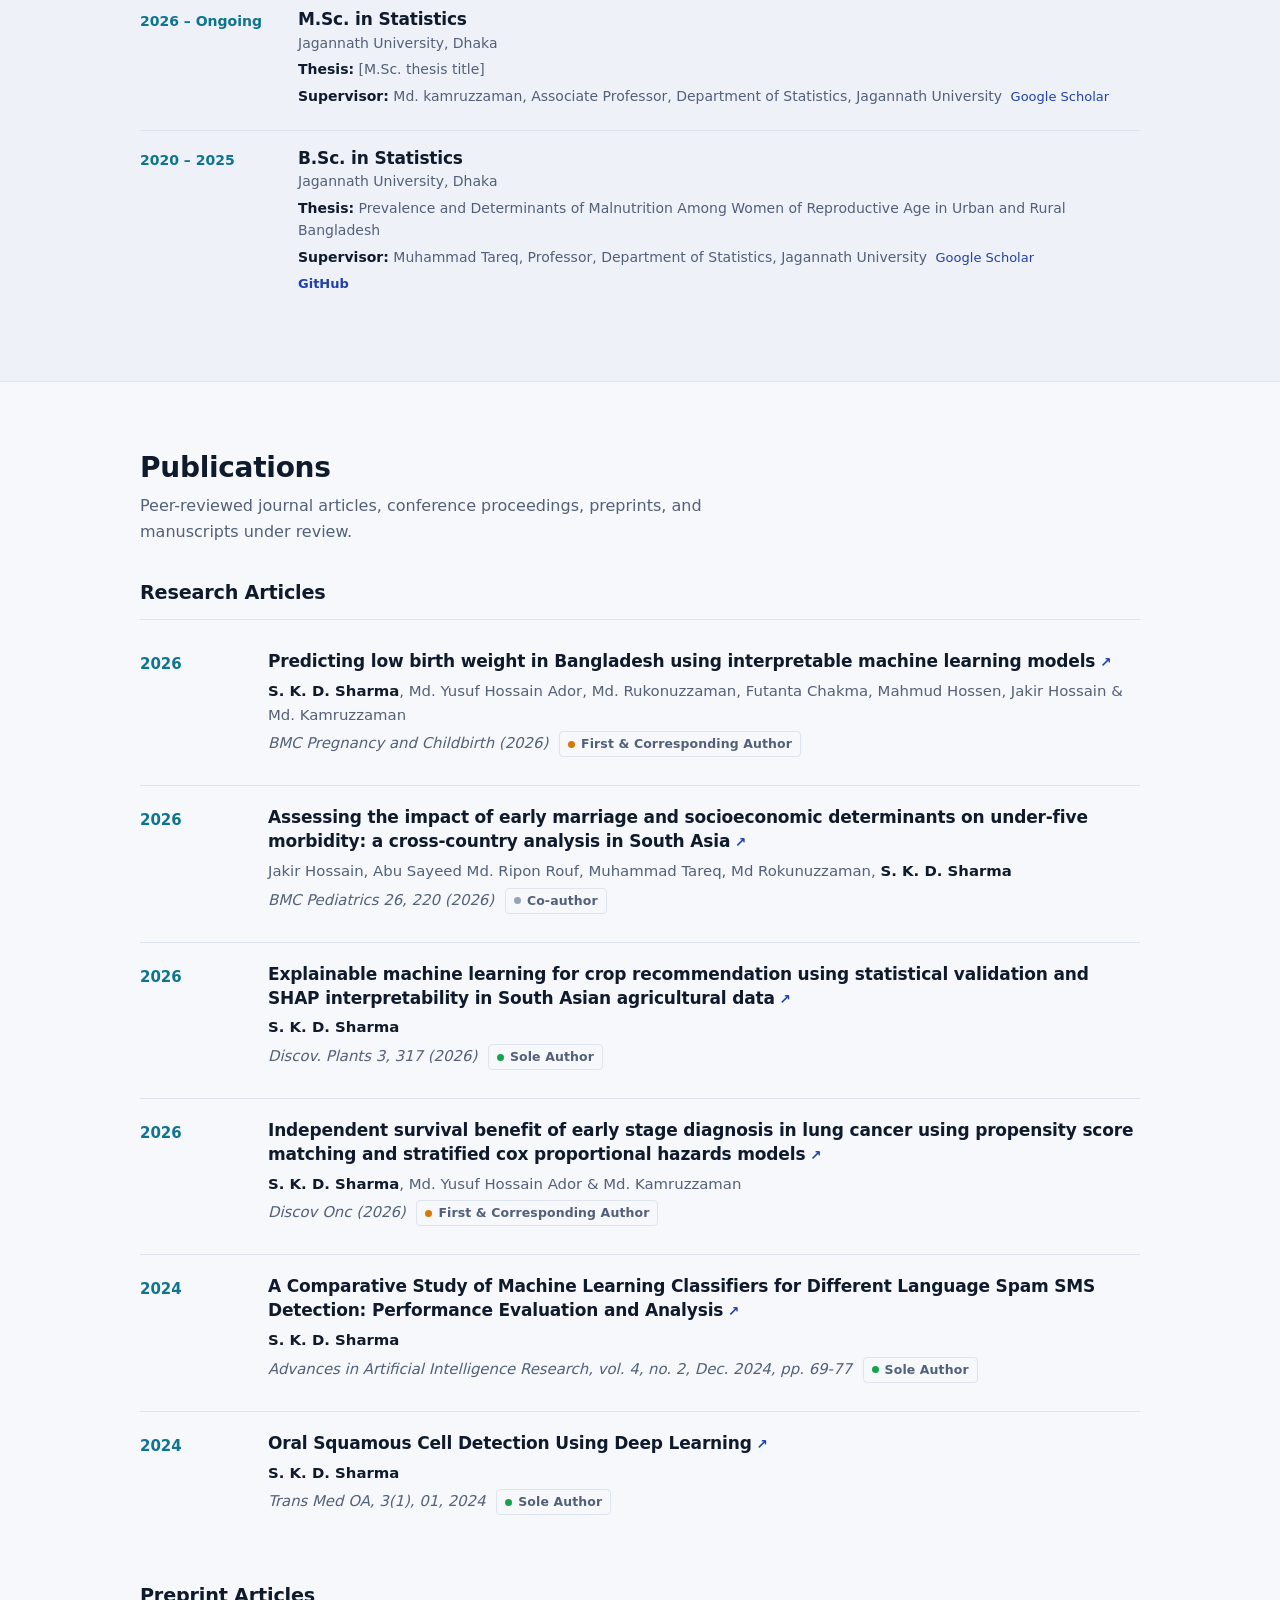
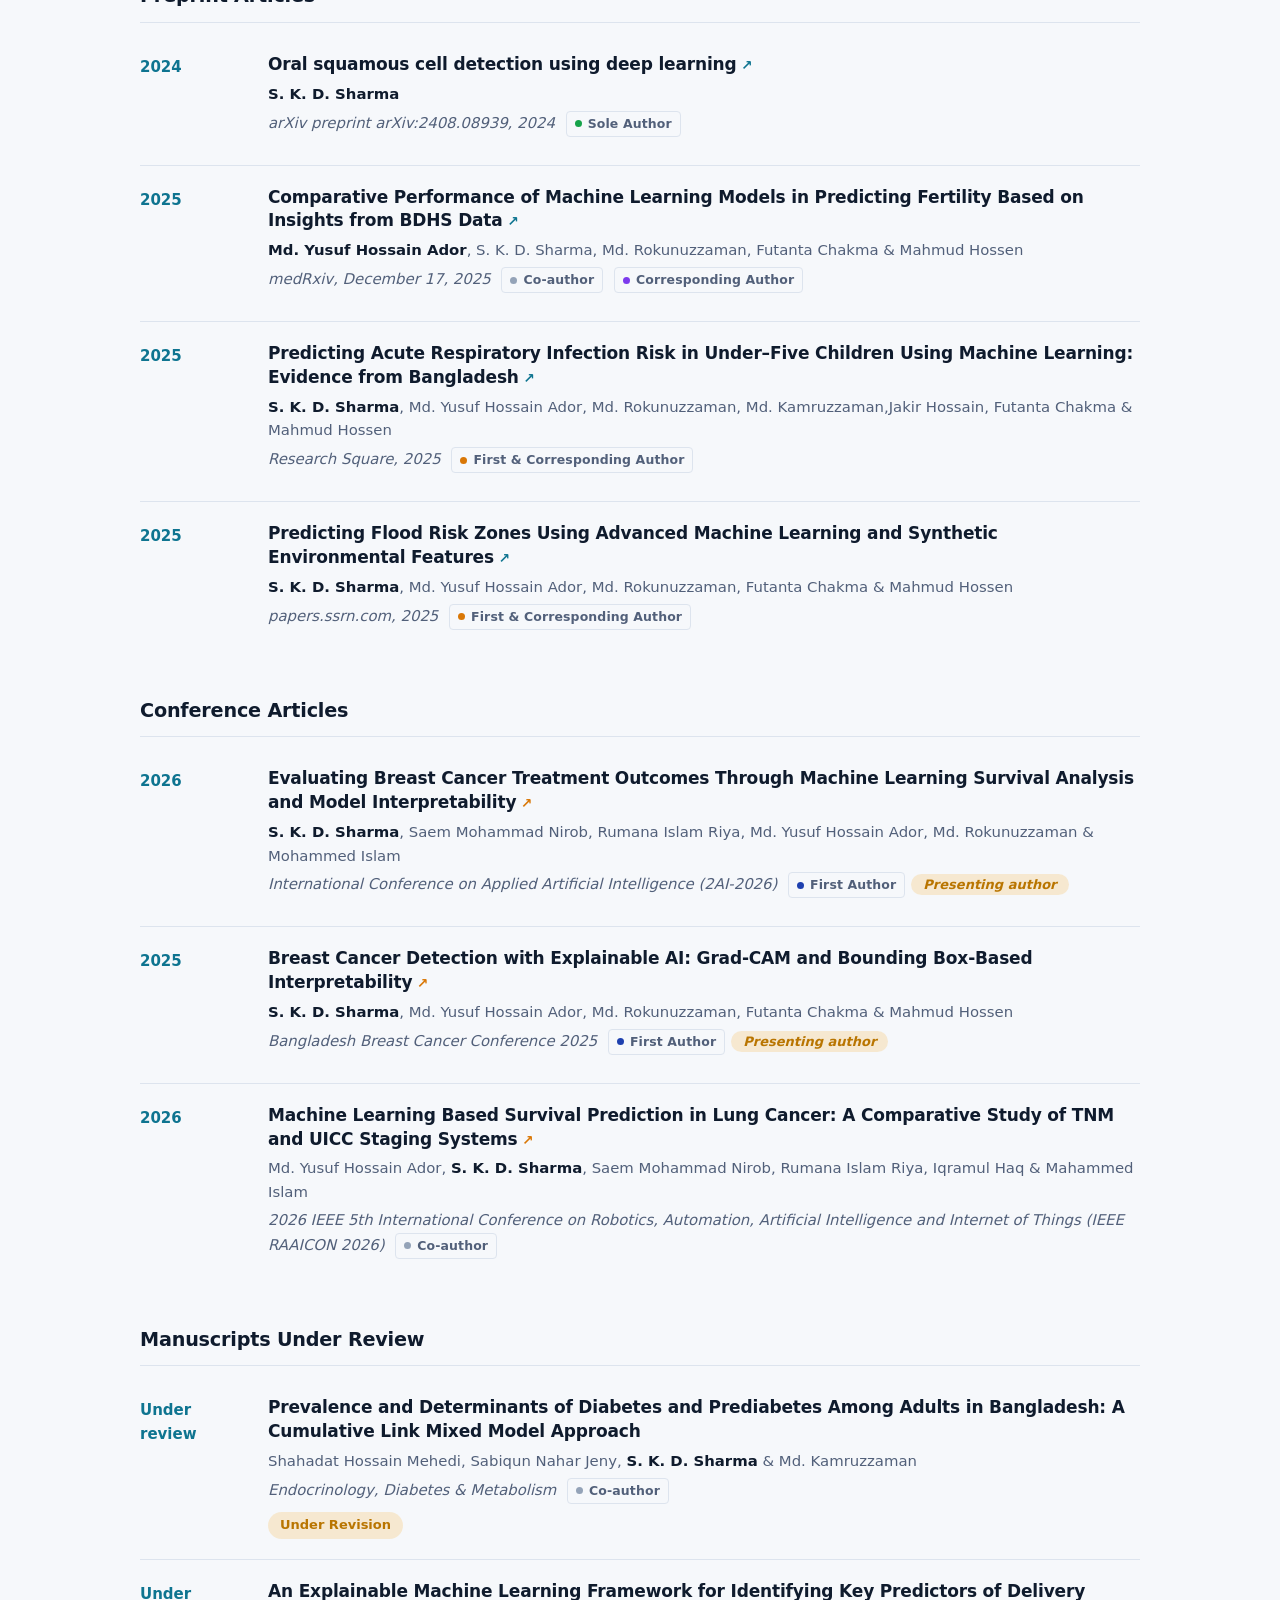
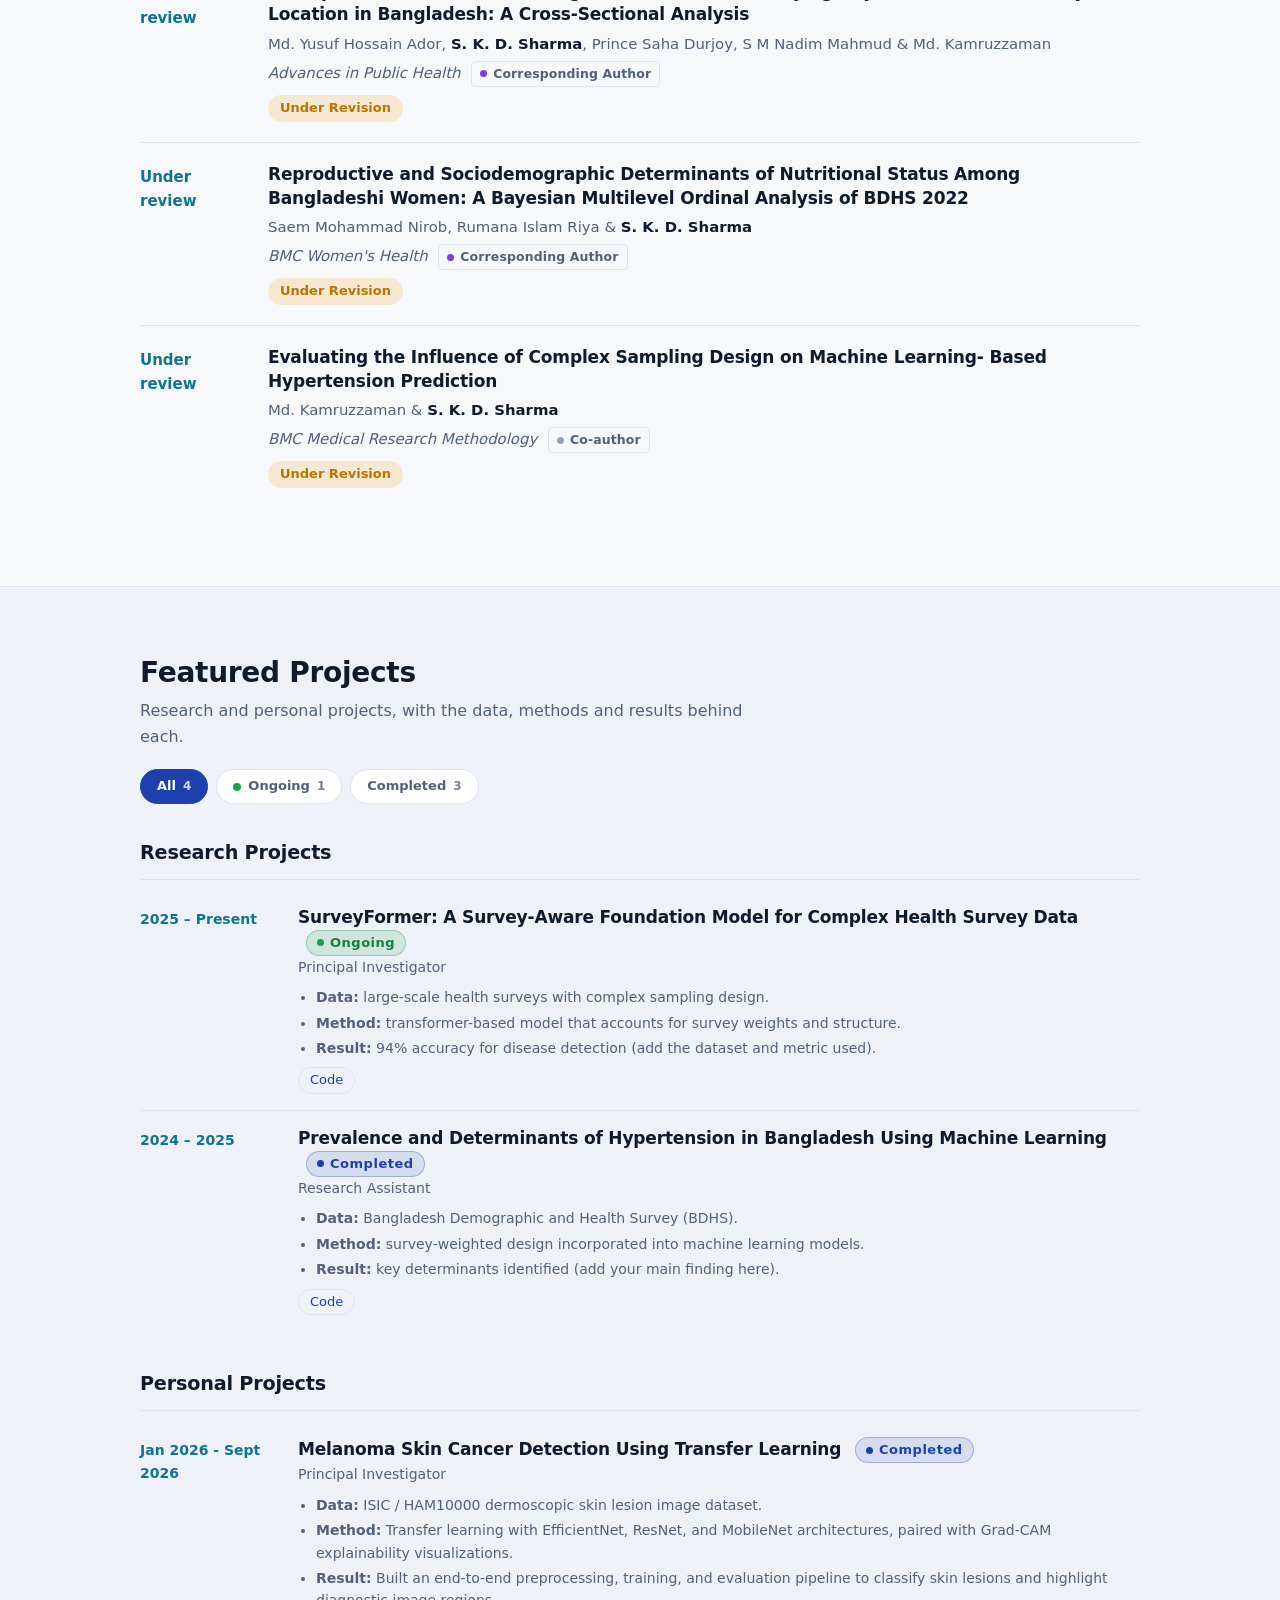
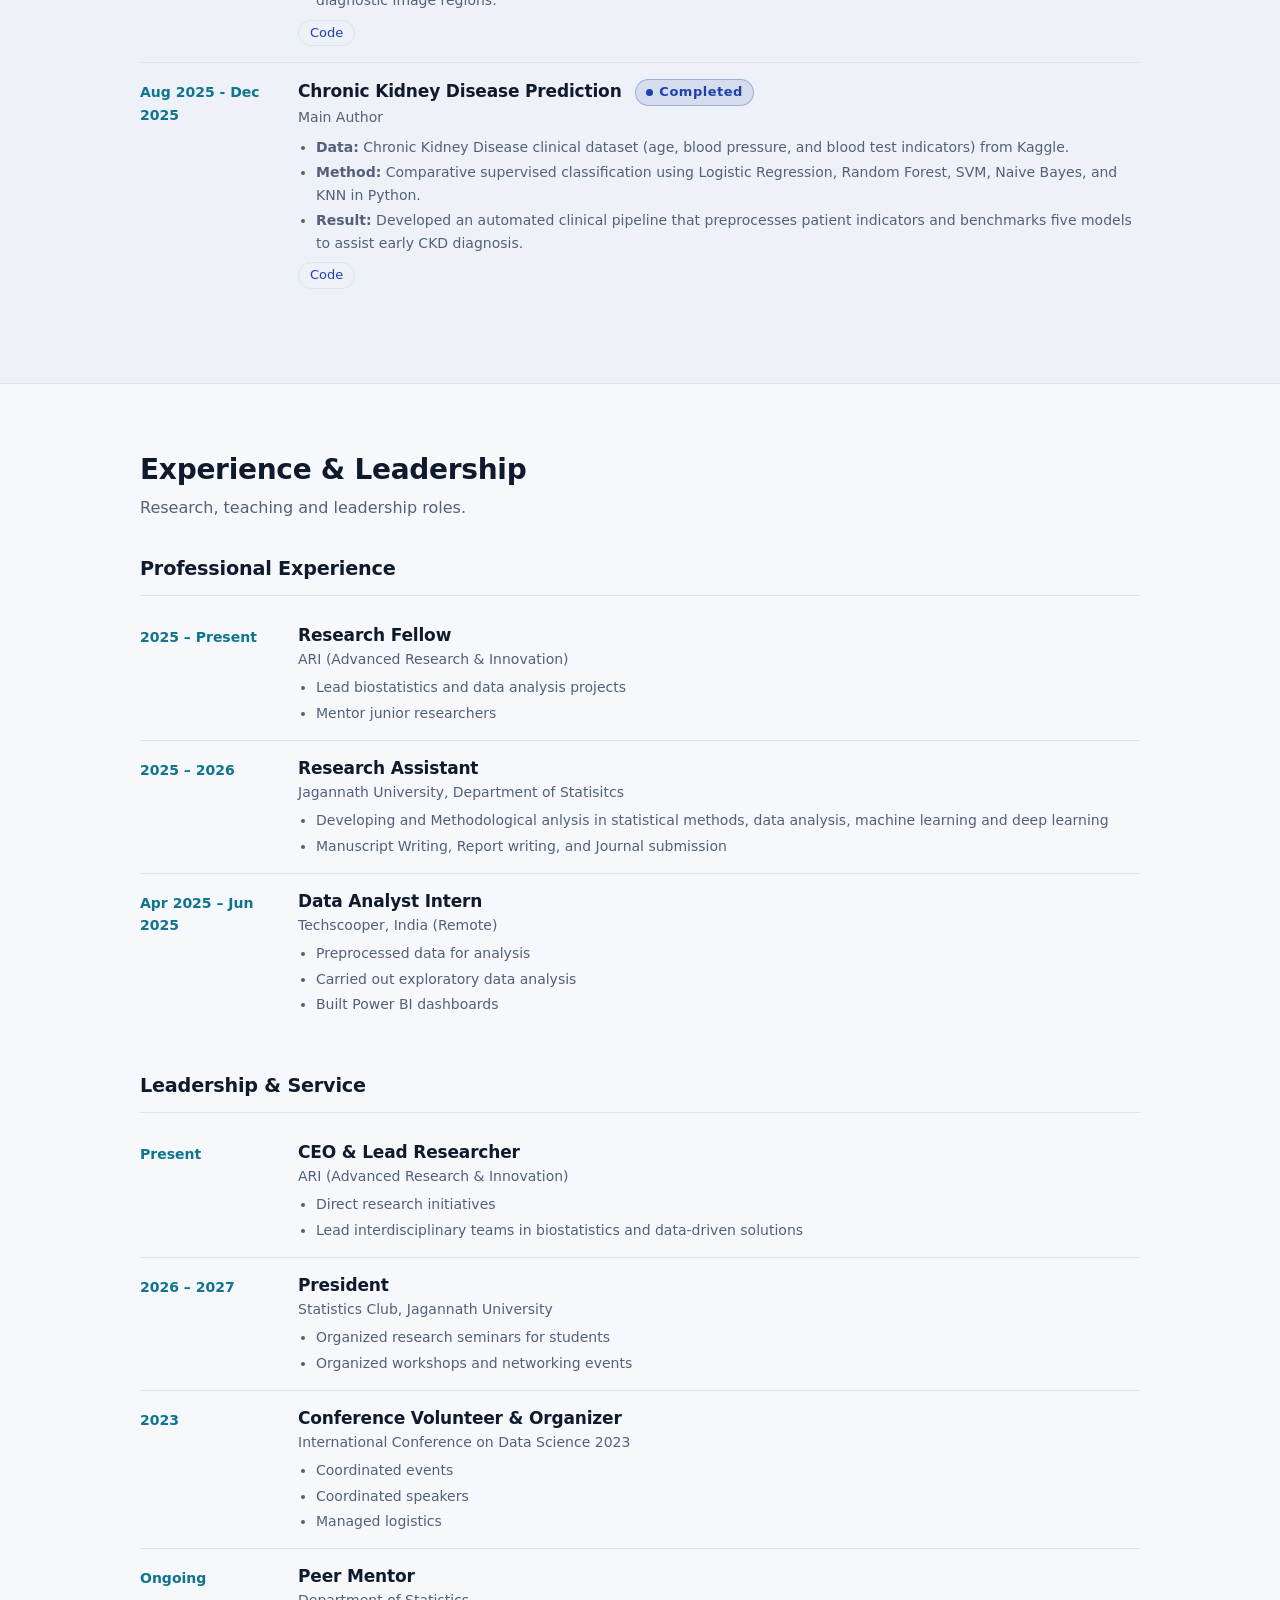
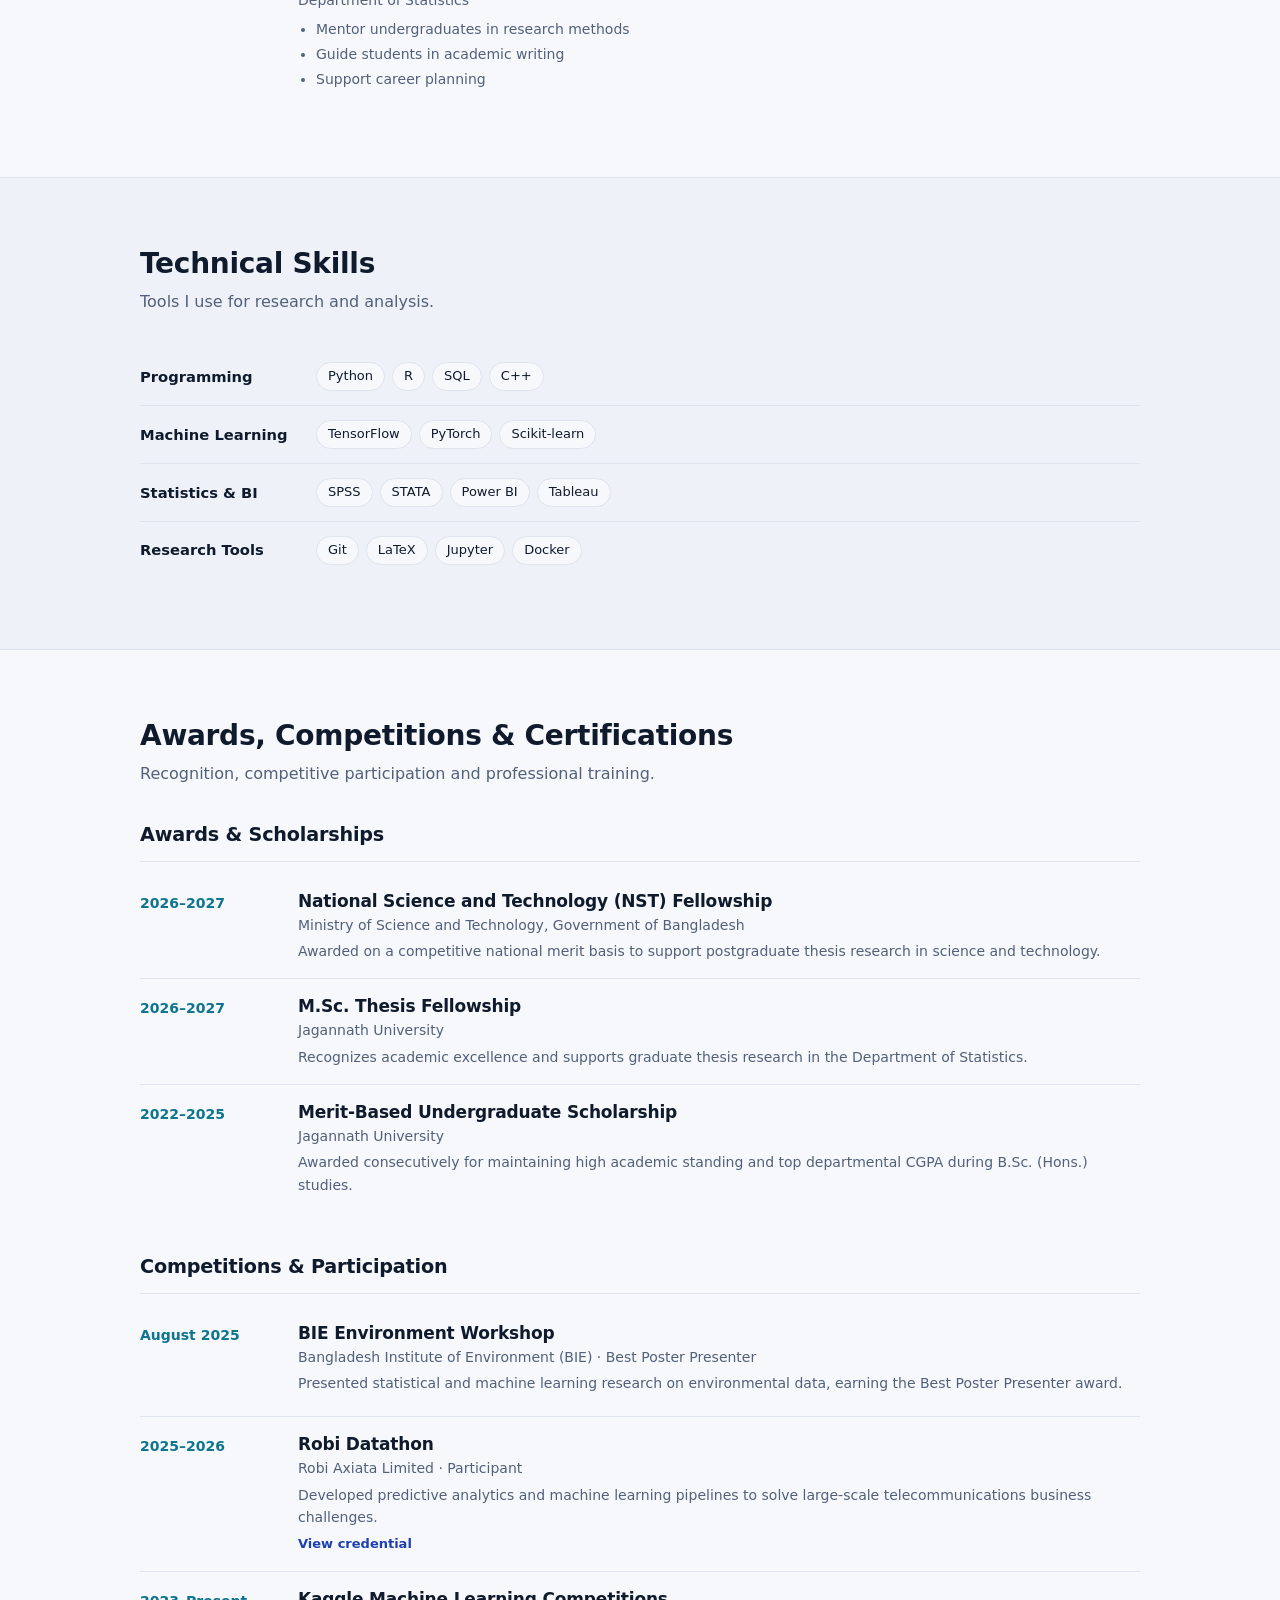
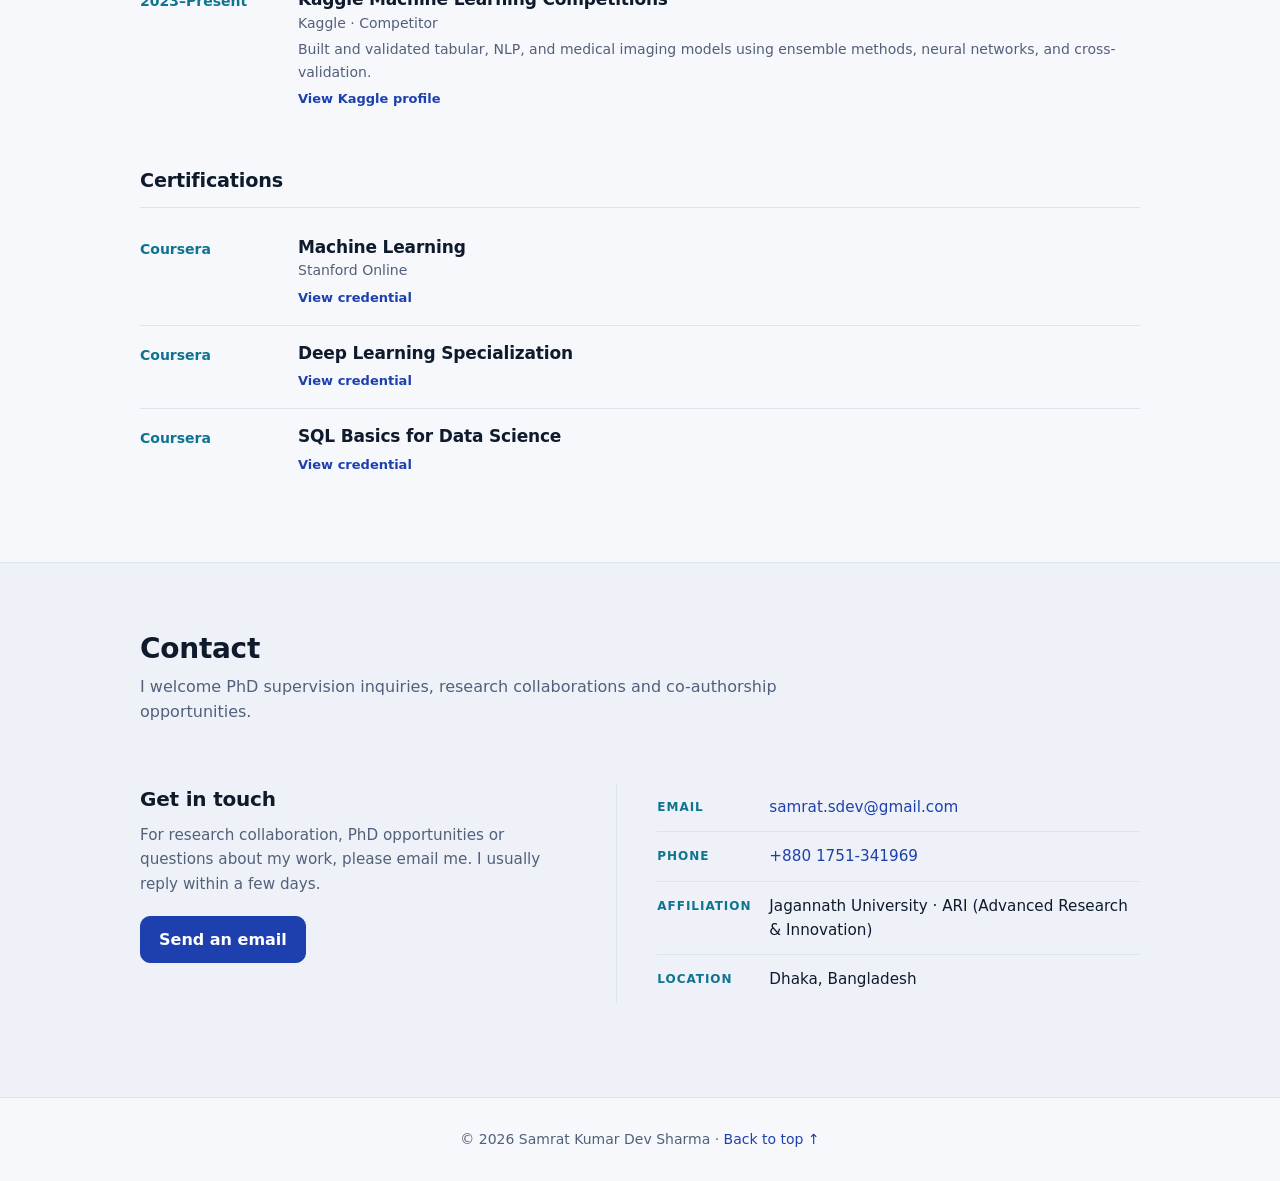
==== commit e32dfdbd: "Third commit" ====
--- a/index.html
+++ b/index.html
@@ -17,15 +17,15 @@
  <div class="wrap">
   <a class="brand" href="#top">S. K. D. Sharma</a>
   <ul id="links">
-   <li><a href="#about">About</a></li>
-   <li><a href="#interests">Research</a></li>
-   <li><a href="#education">Education</a></li>
-   <li><a href="#publications">Publications</a></li>
-   <li><a href="#projects">Projects</a></li>
-   <li><a href="#experience">Experience</a></li>
-   <li><a href="#skills">Skills</a></li>
-   <li><a href="#awards">Awards</a></li>
-   <li><a href="#contact">Contact</a></li>
+   <li><a href="#about"><b>About</b></a></li>
+   <li><a href="#interests"><b>Research</b></a></li>
+   <li><a href="#education"><b>Education</b></a></li>
+   <li><a href="#publications"><b>Publications</b></a></li>
+   <li><a href="#projects"><b>Projects</b></a></li>
+   <li><a href="#experience"><b>Experience</b></a></li>
+   <li><a href="#skills"><b>Skills</b></a></li>
+   <li><a href="#awards"><b>Awards</b></a></li>
+   <li><a href="#contact"><b>Contact</b></a></li>
   </ul>
   <span class="navtools"><button class="icon-btn" id="searchBtn" title="Search (press /)" aria-label="Search"><svg viewBox="0 0 24 24" width="17" height="17" fill="none" stroke="currentColor" stroke-width="2.2" stroke-linecap="round" aria-hidden="true"><circle cx="11" cy="11" r="7"/><path d="m20 20-3.5-3.5"/></svg></button> <button class="icon-btn" id="theme" type="button" title="Change theme"></button> <button class="icon-btn" id="menu">☰</button></span>
  </div>
@@ -175,7 +175,7 @@
    <div>
     <h3><a href="https://doi.org/10.54569/aair.1549781" target="_blank" rel="noopener">A Comparative Study of Machine Learning Classifiers for Different Language Spam SMS Detection: Performance Evaluation and Analysis</a></h3>
     <p class="authors"><b>S. K. D. Sharma</b></p>
-    <p class="venue">Advances in Artificial Intelligence Research, 4(2), 69-77 <span class="role solo">Sole Author</span></p>
+    <p class="venue">Advances in Artificial Intelligence Research, vol. 4, no. 2, Dec. 2024, pp. 69-77 <span class="role solo">Sole Author</span></p>
    </div>
   </article> 
 
@@ -184,7 +184,7 @@
    <div>
     <h3><a href="https://www.opastpublishers.com/open-access-articles/oral-squamous-cell-detection-using-deep-learning-8578.html" target="_blank" rel="noopener">Oral Squamous Cell Detection Using Deep Learning</a></h3>
     <p class="authors"><b>S. K. D. Sharma</b></p>
-    <p class="venue">Trans Med OA, 3(1), 01 <span class="role solo">Sole Author</span></p>
+    <p class="venue">Trans Med OA, 3(1), 01, 2024 <span class="role solo">Sole Author</span></p>
    </div>
   </article>
   </div>   
@@ -385,10 +385,10 @@
 
   <div class="card publist" style="--c:var(--accent2)">
    <article class="xp proj" data-status="completed">
-    <div class="xd">[Year]</div>
+    <div class="xd">Jan 2026 - Sept 2026 </div>
     <div>
      <h4>Melanoma Skin Cancer Detection Using Transfer Learning <span class="st completed"><i></i>Completed</span></h4>
-     <div class="xo">[Your role]</div>
+     <div class="xo">Principal Investigator</div>
      <ul>
       <li><b>Data:</b> ISIC / HAM10000 dermoscopic skin lesion image dataset.</li>
       <li><b>Method:</b> Transfer learning with EfficientNet, ResNet, and MobileNet architectures, paired with Grad-CAM explainability visualizations.</li>
@@ -407,10 +407,10 @@
     </div>
    </article>
    <article class="xp proj" data-status="completed">
-    <div class="xd">[Year]</div>
+    <div class="xd">Aug 2025 - Dec 2025</div>
     <div>
      <h4>Chronic Kidney Disease Prediction <span class="st completed"><i></i>Completed</span></h4>
-     <div class="xo">Author / Data Scientist</div>
+     <div class="xo">Main Author</div>
      <ul>
       <li><b>Data:</b> Chronic Kidney Disease clinical dataset (age, blood pressure, and blood test indicators) from Kaggle.</li>
       <li><b>Method:</b> Comparative supervised classification using Logistic Regression, Random Forest, SVM, Naive Bayes, and KNN in Python.</li>
@@ -440,15 +440,37 @@
 
   <h3 class="group">Professional Experience</h3>
   <div class="card xp-list">
-   <div class="xp"><div class="xd">2025 – Present</div><div><h4>Research Fellow</h4><div class="xo">ARI (Advanced Research &amp; Innovation)</div><ul><li>Lead biostatistics and data analysis projects</li><li>Mentor junior researchers</li></ul></div></div>
-   <div class="xp"><div class="xd">2025 – Present</div><div><h4>Teaching Assistant</h4><div class="xo">ARI</div><ul><li>Support courses in statistical methods, data analysis, machine learning and deep learning</li><li>Assist 100+ students across these courses</li></ul></div></div>
-   <div class="xp"><div class="xd">Apr – Jun 2025</div><div><h4>Data Analyst Intern</h4><div class="xo">echscooper, India (Remote)</div><ul><li>Preprocessed data for analysis</li><li>Carried out exploratory data analysis</li><li>Built Power BI dashboards</li></ul></div></div>
+   <div class="xp">
+
+
+   <div class="xd">2025 – Present</div>
+   <div><h4>Research Fellow</h4>
+   <div class="xo">ARI (Advanced Research &amp; Innovation)
+   </div>
+   <ul>
+    <li>Lead biostatistics and data analysis projects</li>
+    <li>Mentor junior researchers</li>
+   </ul>
+   </div>
+   </div>
+
+   <div class="xp">
+   <div class="xd">2025 – 2026</div>
+   <div><h4>Research Assistant</h4><div class="xo">Jagannath University, Department of Statisitcs</div>
+   <ul>
+    <li>Developing and Methodological anlysis in statistical methods, data analysis, machine learning and deep learning</li>
+    <li>Manuscript Writing, Report writing, and Journal submission</li>
+   </ul>
+   </div>
+   </div>
+
+   <div class="xp"><div class="xd">Apr 2025 – Jun 2025</div><div><h4>Data Analyst Intern</h4><div class="xo">Techscooper, India (Remote)</div><ul><li>Preprocessed data for analysis</li><li>Carried out exploratory data analysis</li><li>Built Power BI dashboards</li></ul></div></div>
   </div>
 
   <h3 class="group">Leadership &amp; Service</h3>
   <div class="card xp-list">
    <div class="xp"><div class="xd">Present</div><div><h4>CEO &amp; Lead Researcher</h4><div class="xo">ARI (Advanced Research &amp; Innovation)</div><ul><li>Direct research initiatives</li><li>Lead interdisciplinary teams in biostatistics and data-driven solutions</li></ul></div></div>
-   <div class="xp"><div class="xd">2023 – 2024</div><div><h4>President</h4><div class="xo">Statistics Club, Jagannath University</div><ul><li>Organized research seminars for students</li><li>Organized workshops and networking events</li></ul></div></div>
+   <div class="xp"><div class="xd">2026 – 2027</div><div><h4>President</h4><div class="xo">Statistics Club, Jagannath University</div><ul><li>Organized research seminars for students</li><li>Organized workshops and networking events</li></ul></div></div>
    <div class="xp"><div class="xd">2023</div><div><h4>Conference Volunteer &amp; Organizer</h4><div class="xo">International Conference on Data Science 2023</div><ul><li>Coordinated events</li><li>Coordinated speakers</li><li>Managed logistics</li></ul></div></div>
    <div class="xp"><div class="xd">Ongoing</div><div><h4>Peer Mentor</h4><div class="xo">Department of Statistics</div><ul><li>Mentor undergraduates in research methods</li><li>Guide students in academic writing</li><li>Support career planning</li></ul></div></div>
   </div>
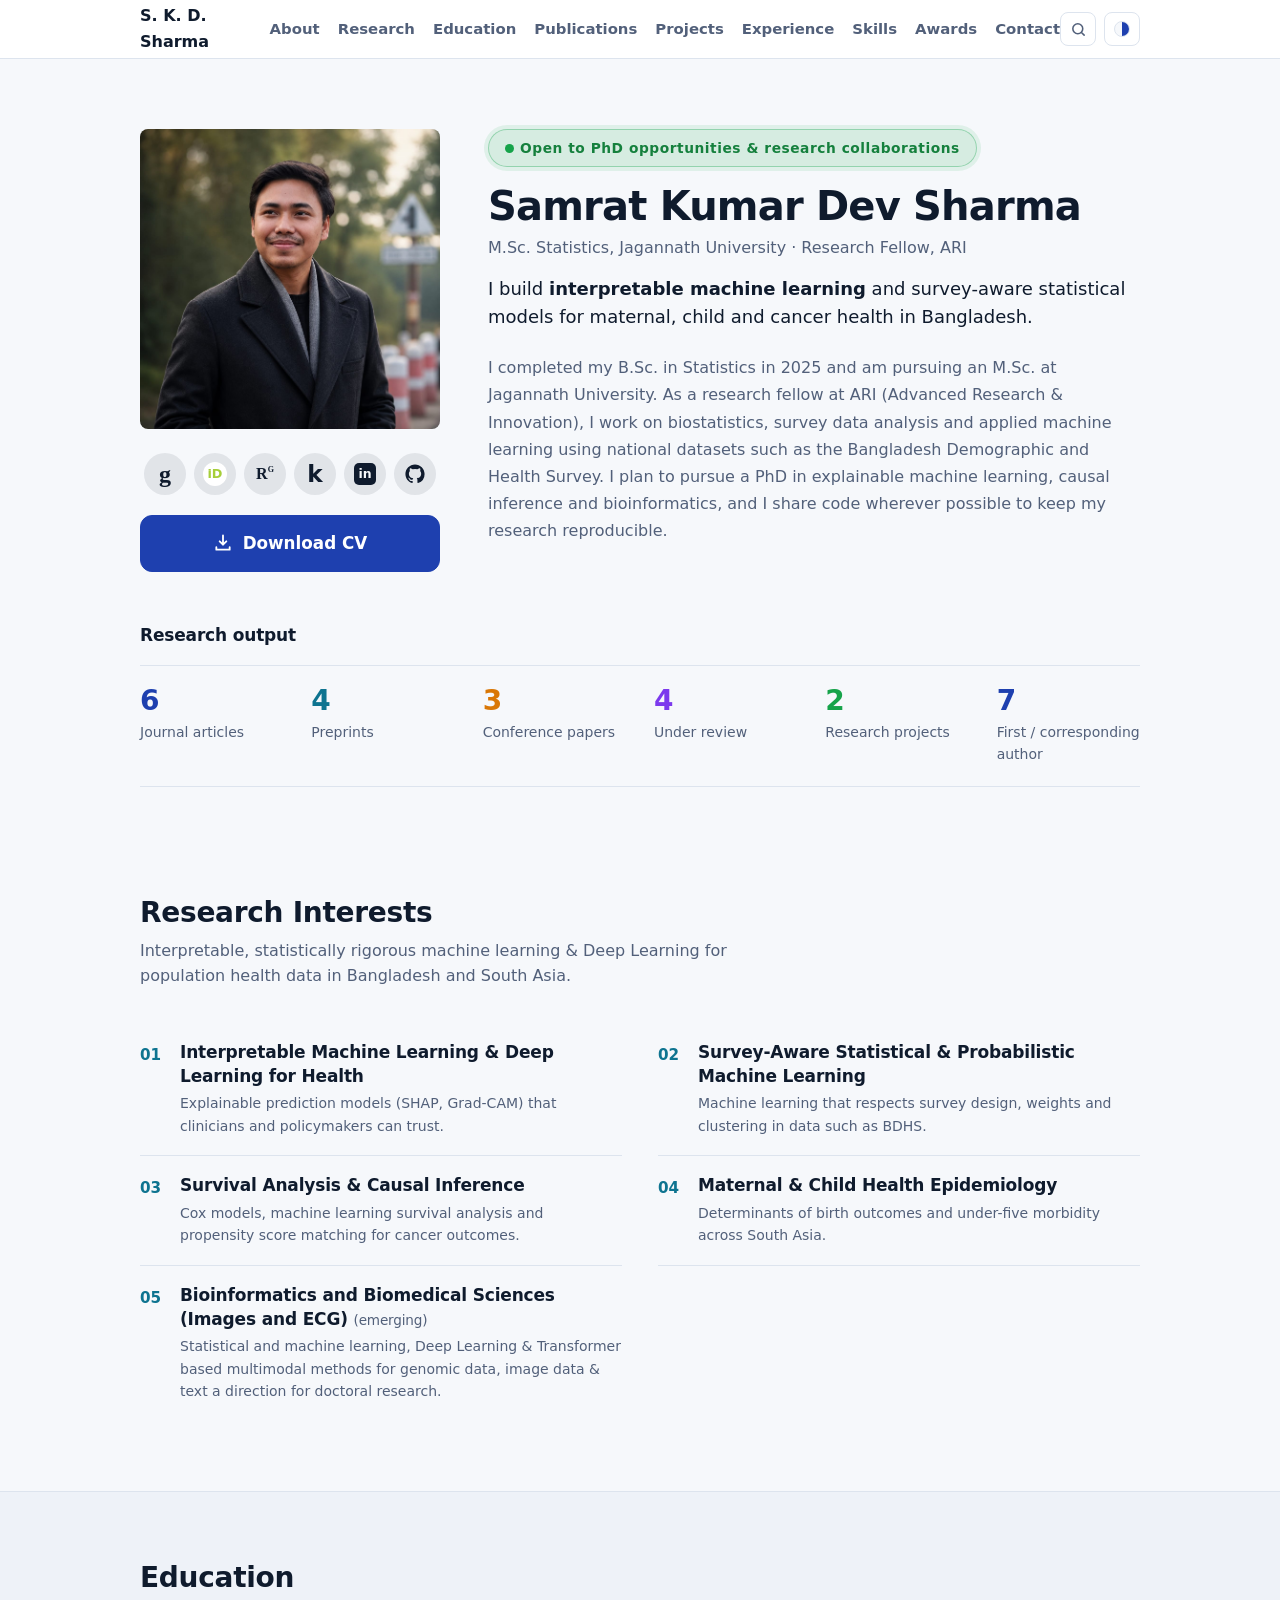
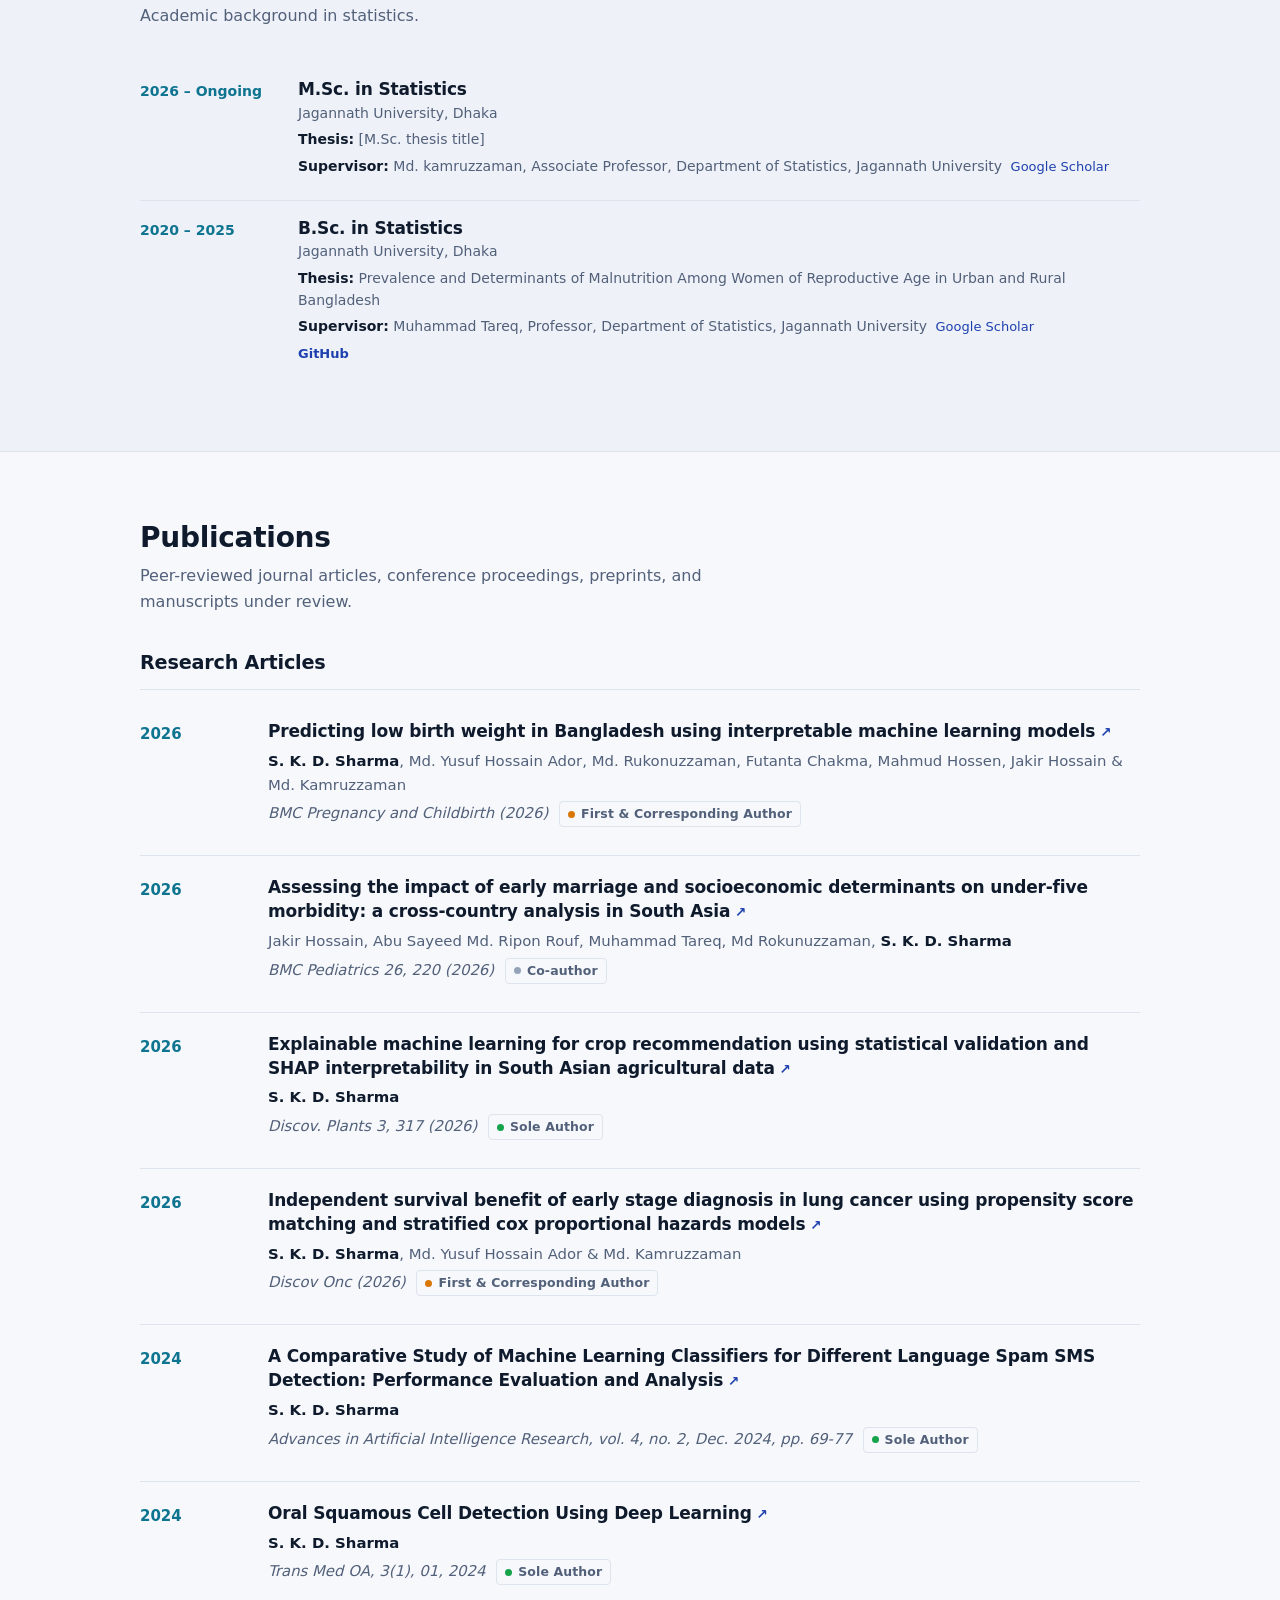
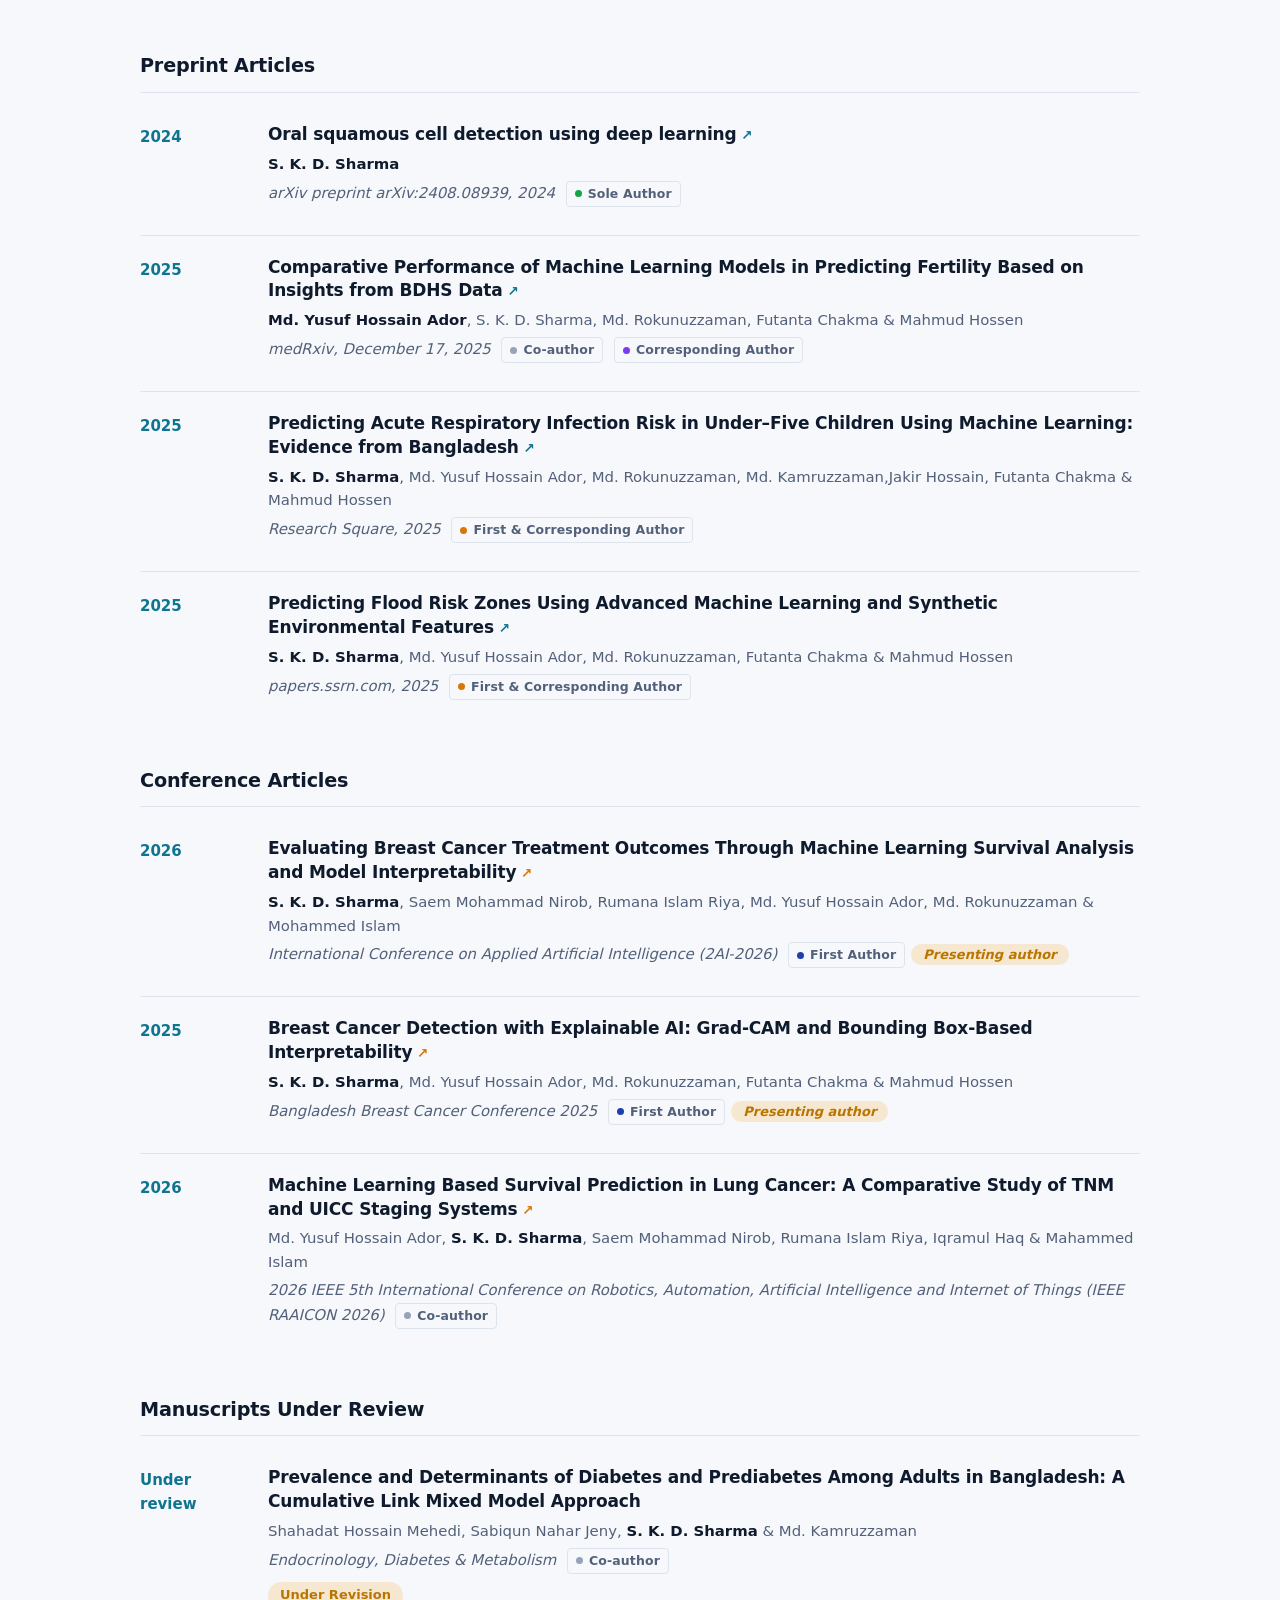
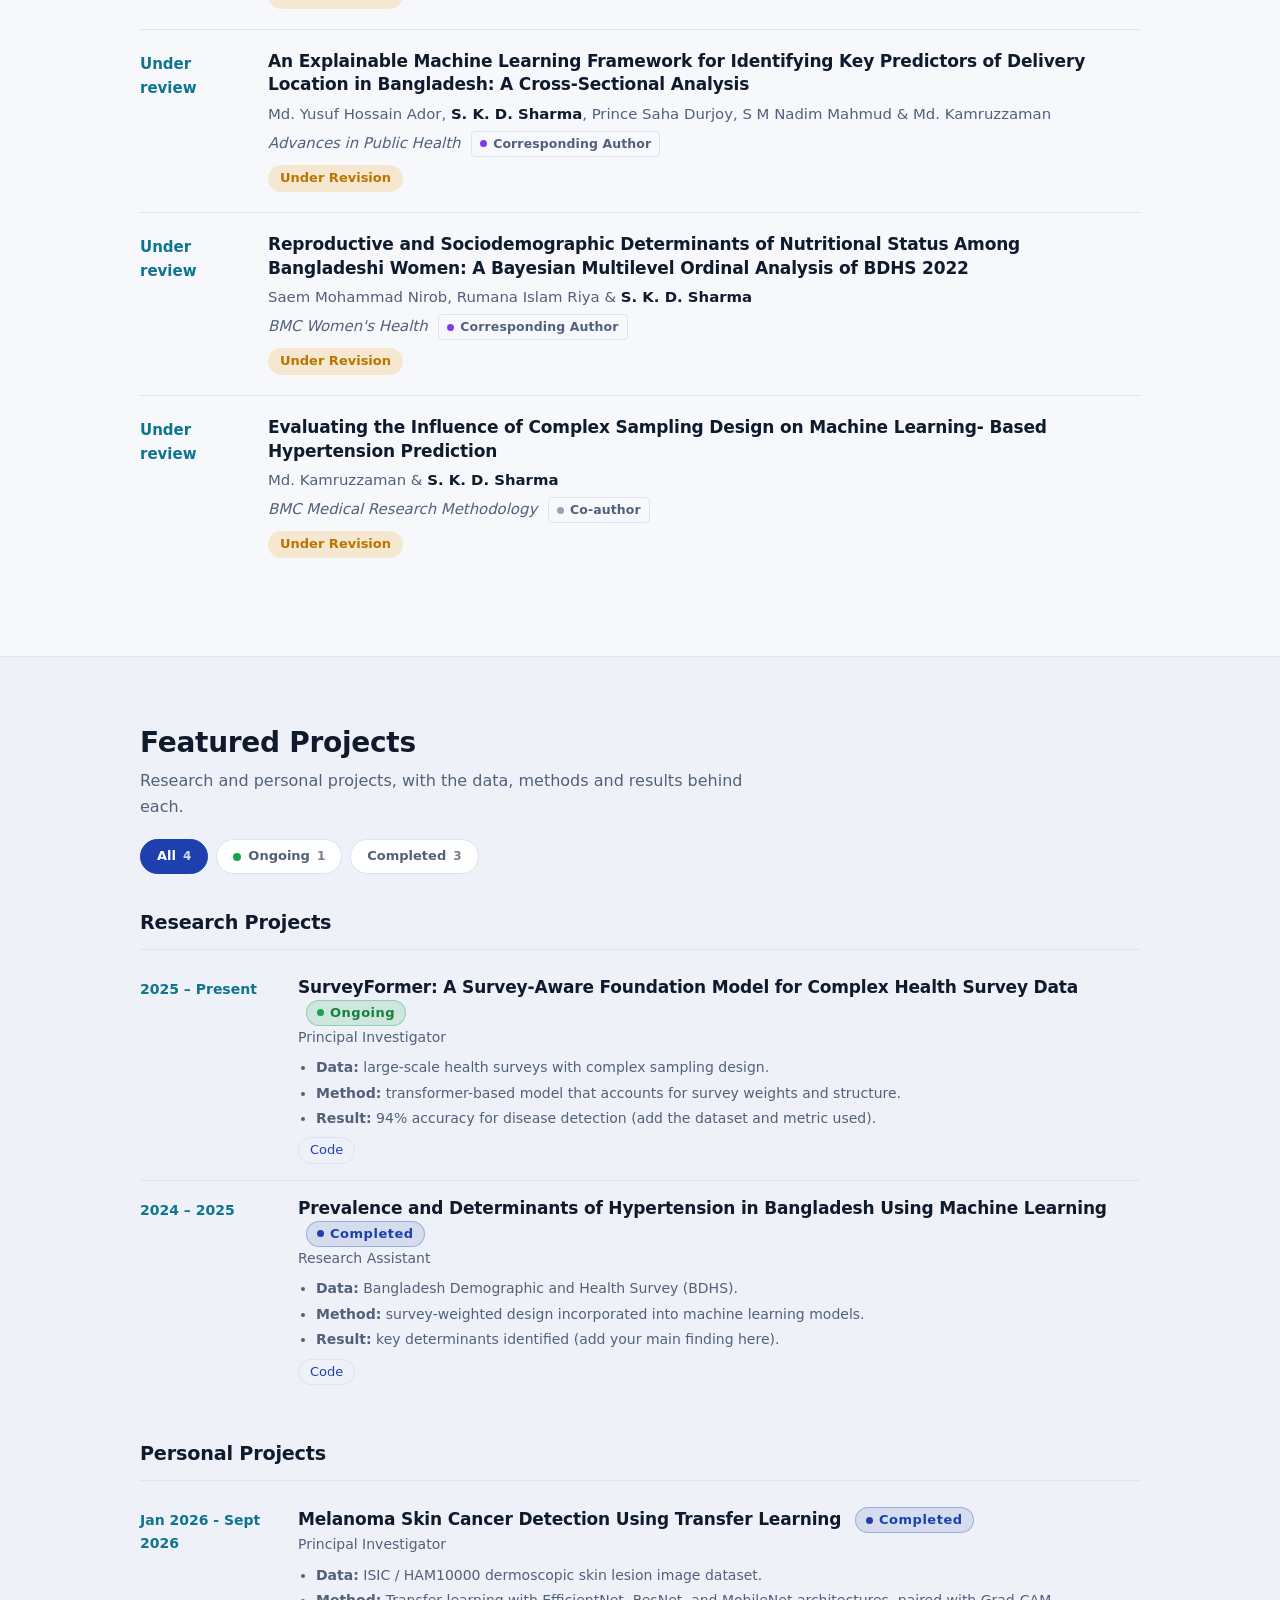
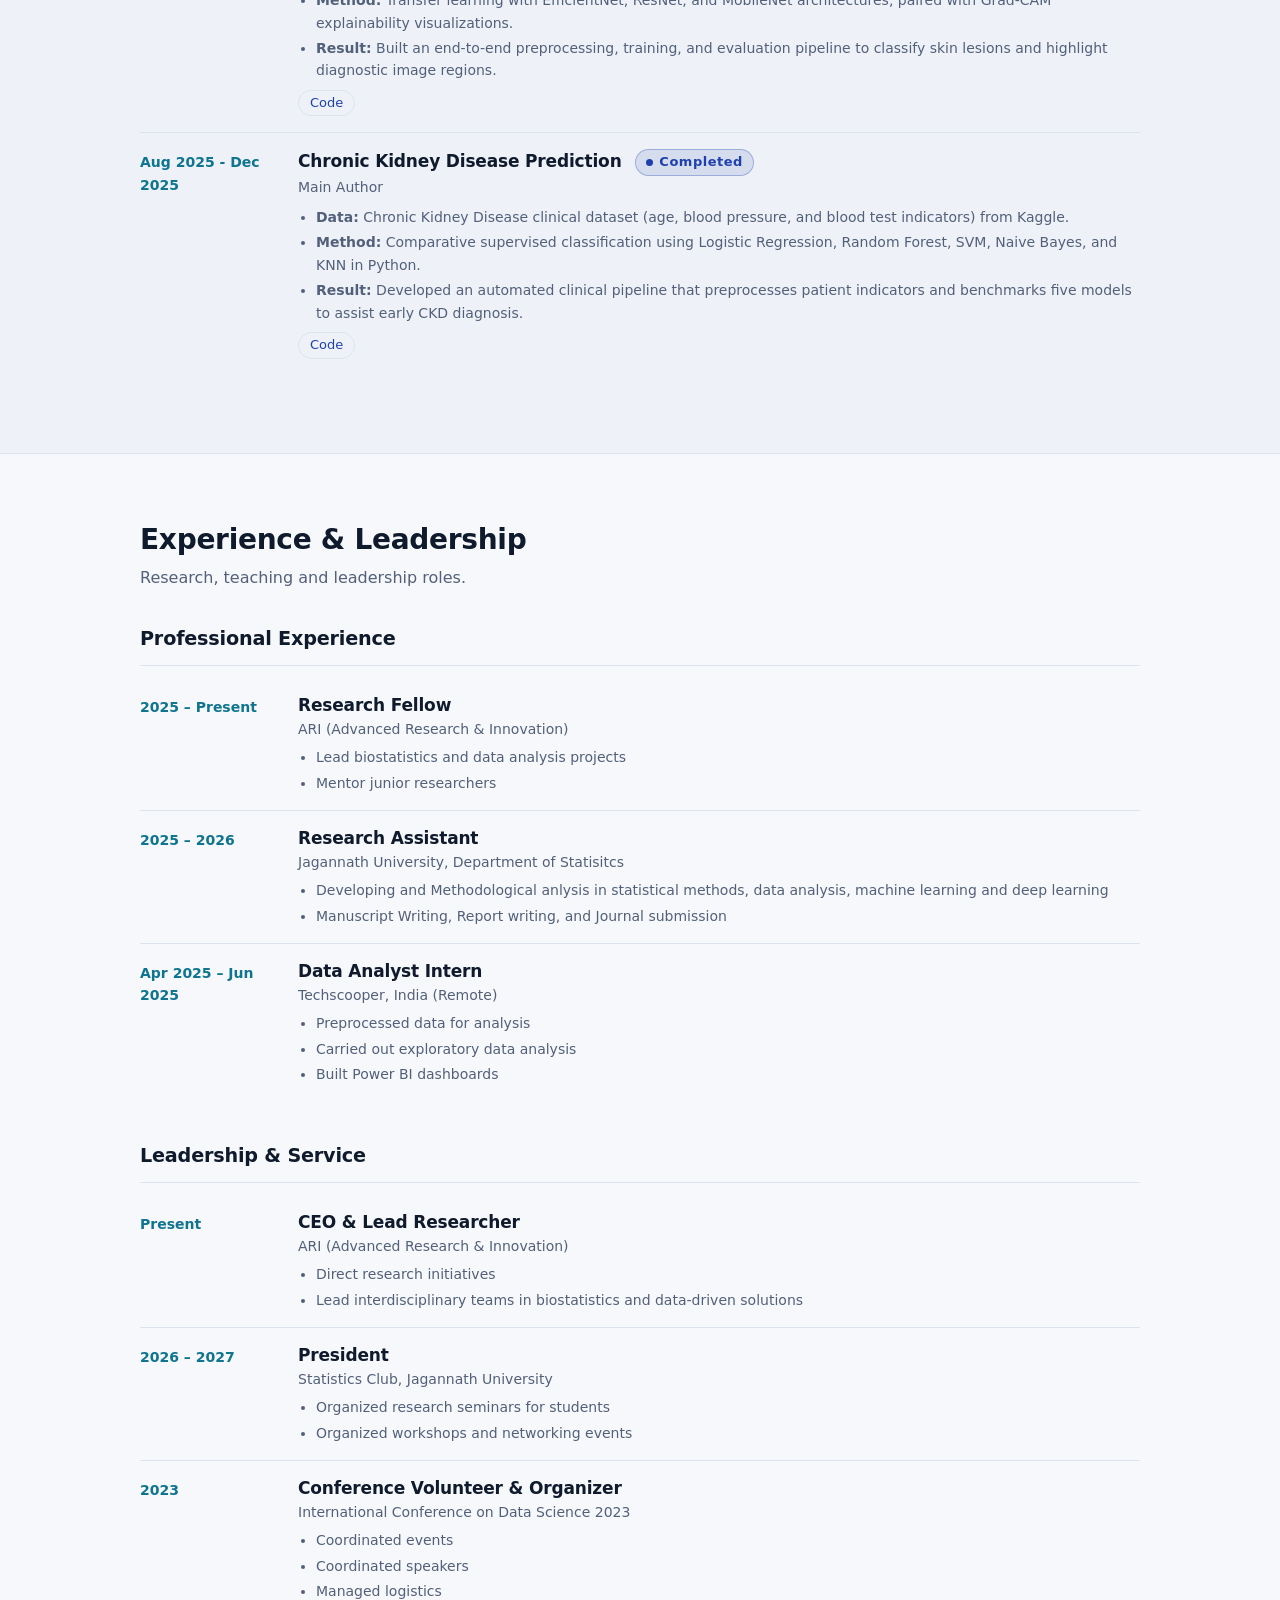
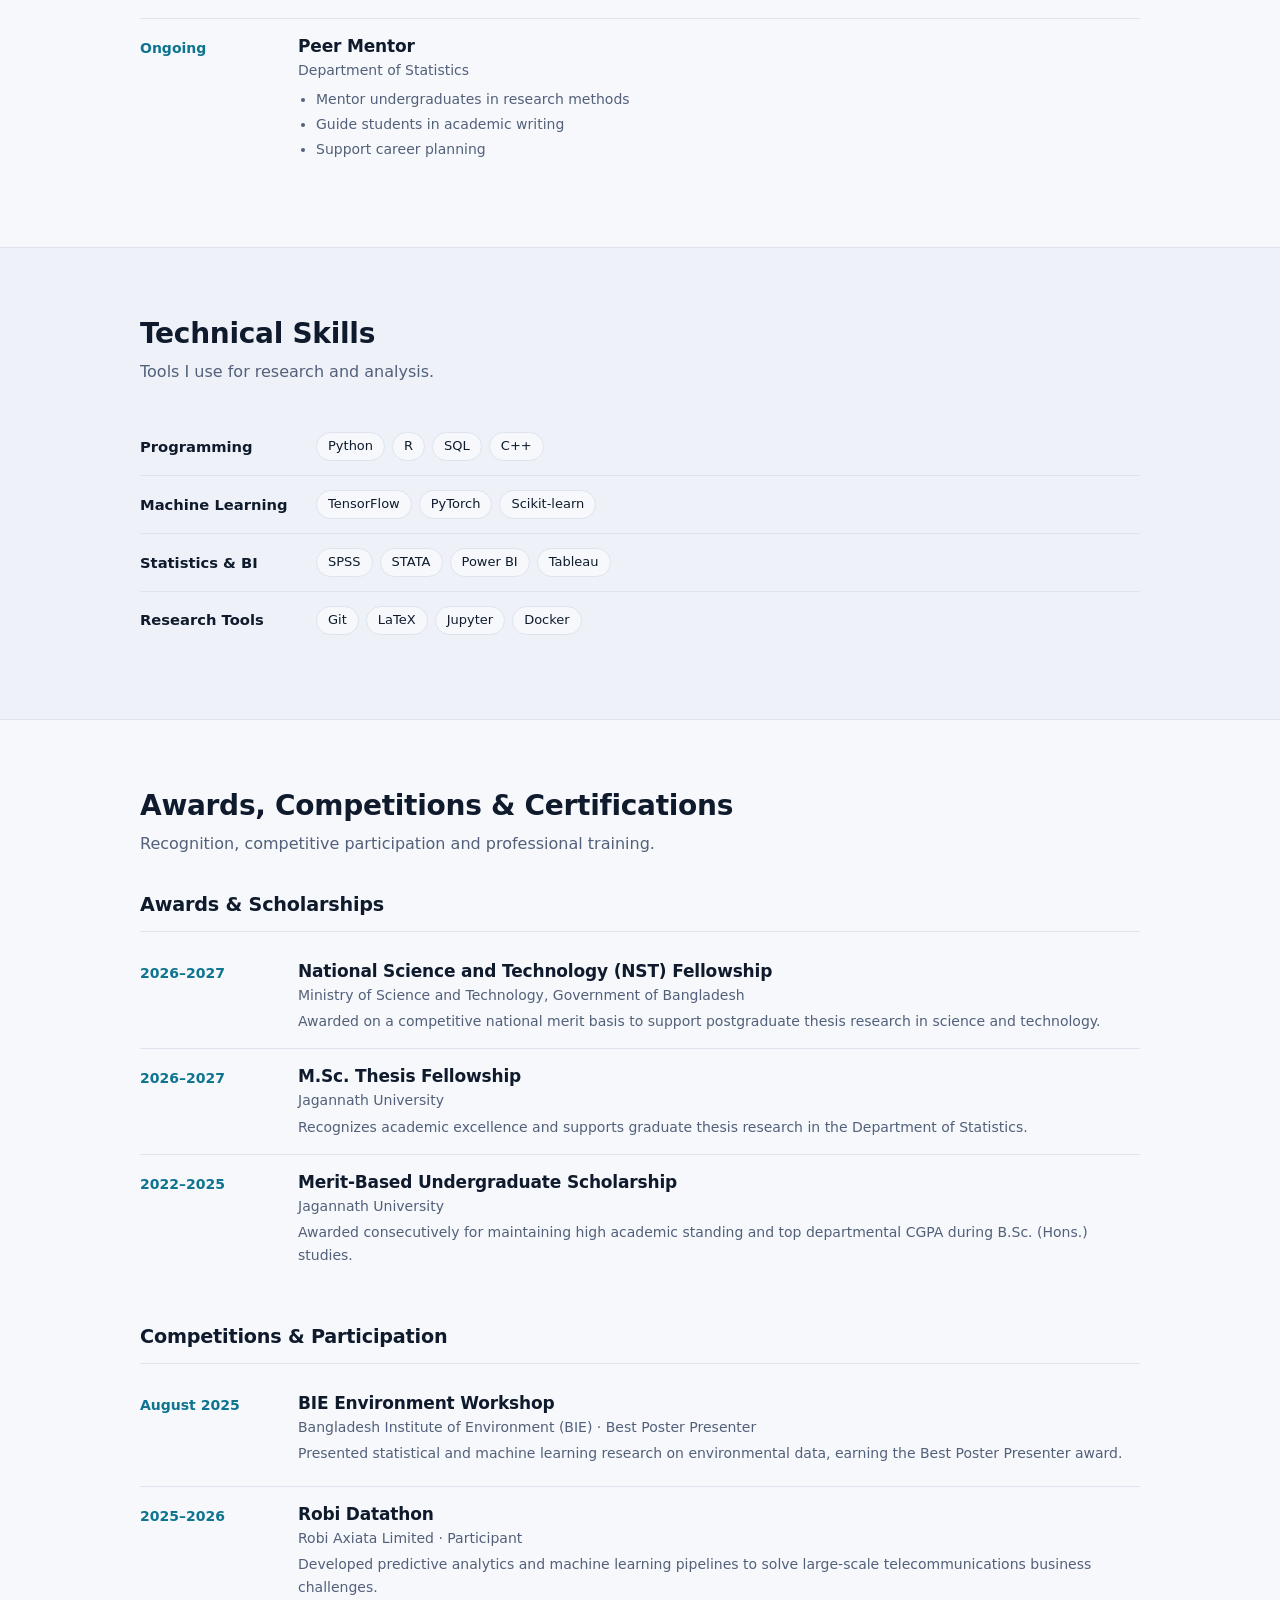
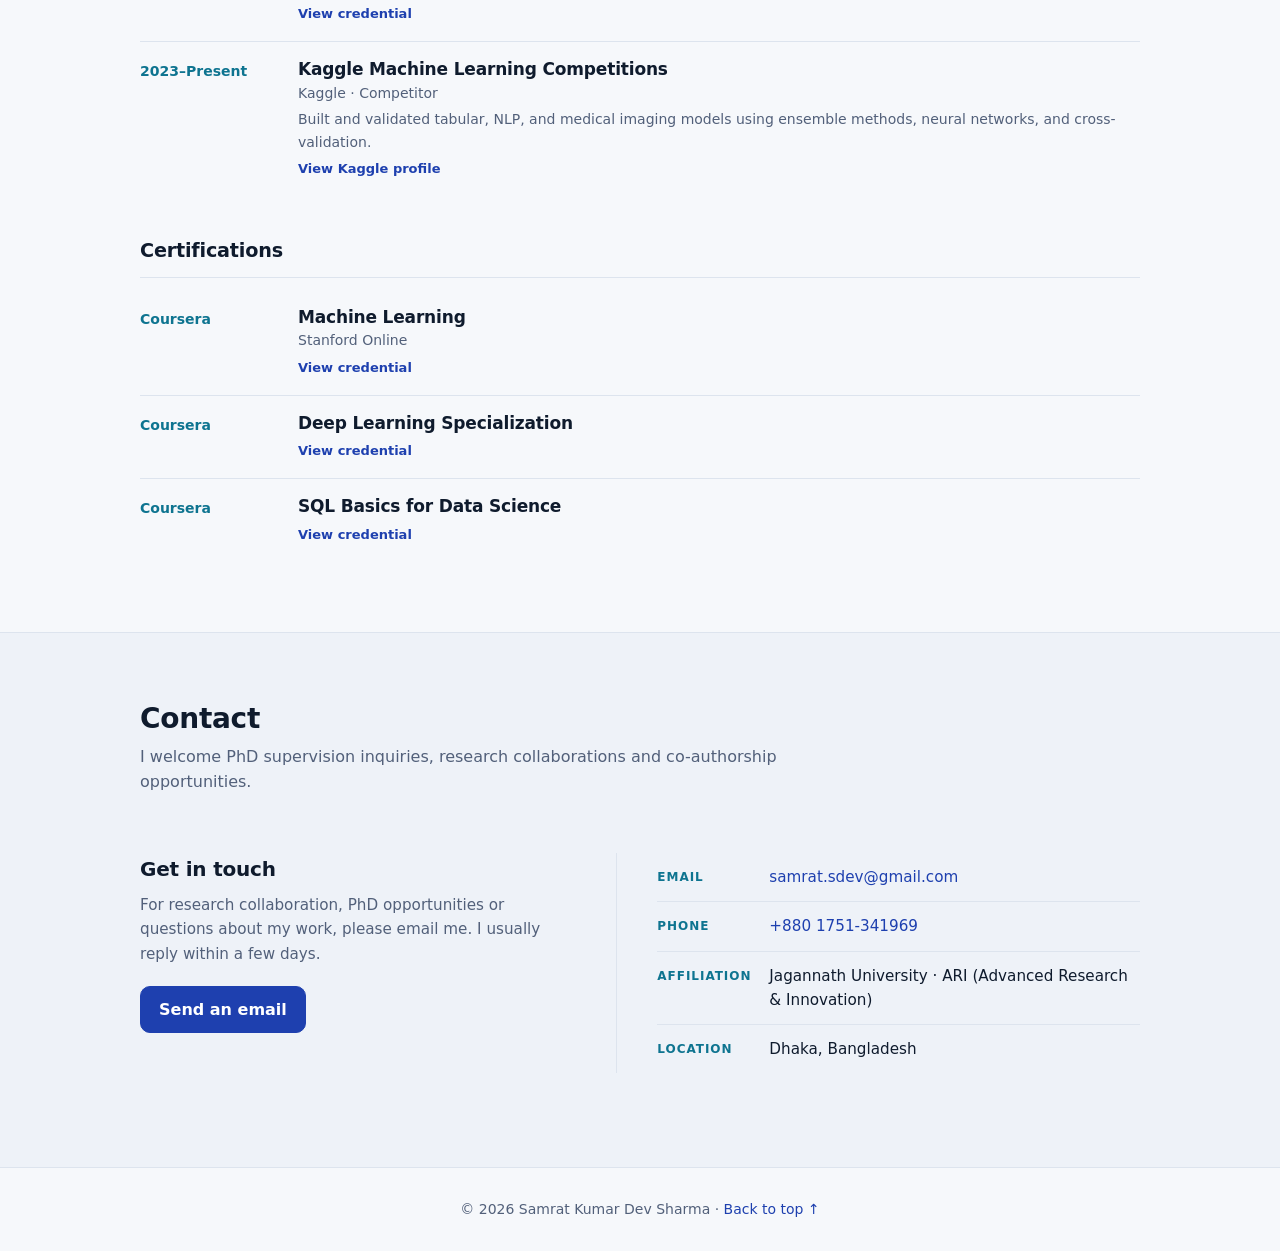
==== commit b3e68568: "update info" ====
--- a/index.html
+++ b/index.html
@@ -73,13 +73,13 @@
 <section id="interests">
  <div class="wrap">
   <h2>Research Interests</h2>
-  <p class="sub">Interpretable, statistically rigorous machine learning for population health data in Bangladesh and South Asia.</p>
+  <p class="sub">Interpretable, statistically rigorous machine learning & Deep Learning for population health data in Bangladesh and South Asia.</p>
   <ol class="ri-list">
-   <li><span class="rn">01</span><div><h3>Interpretable Machine Learning for Health</h3><p>Explainable prediction models (SHAP, Grad-CAM) that clinicians and policymakers can trust.</p></div></li>
-   <li><span class="rn">02</span><div><h3>Survey-Aware Statistical Learning</h3><p>Machine learning that respects survey design, weights and clustering in data such as BDHS.</p></div></li>
+   <li><span class="rn">01</span><div><h3>Interpretable Machine Learning & Deep Learning for Health</h3><p>Explainable prediction models (SHAP, Grad-CAM) that clinicians and policymakers can trust.</p></div></li>
+   <li><span class="rn">02</span><div><h3>Survey-Aware Statistical & Probabilistic Machine Learning</h3><p>Machine learning that respects survey design, weights and clustering in data such as BDHS.</p></div></li>
    <li><span class="rn">03</span><div><h3>Survival Analysis &amp; Causal Inference</h3><p>Cox models, machine learning survival analysis and propensity score matching for cancer outcomes.</p></div></li>
    <li><span class="rn">04</span><div><h3>Maternal &amp; Child Health Epidemiology</h3><p>Determinants of birth outcomes and under-five morbidity across South Asia.</p></div></li>
-   <li><span class="rn">05</span><div><h3>Bioinformatics <small>(emerging)</small></h3><p>Statistical and machine learning methods for genomic data, a direction for doctoral research.</p></div></li>
+   <li><span class="rn">05</span><div><h3>Bioinformatics and Biomedical Sciences (Images and ECG) <small>(emerging)</small></h3><p>Statistical and machine learning, Deep Learning & Transformer based multimodal methods for genomic data, image data & text a direction for doctoral research.</p></div></li>
   </ol>
  </div>
 </section>
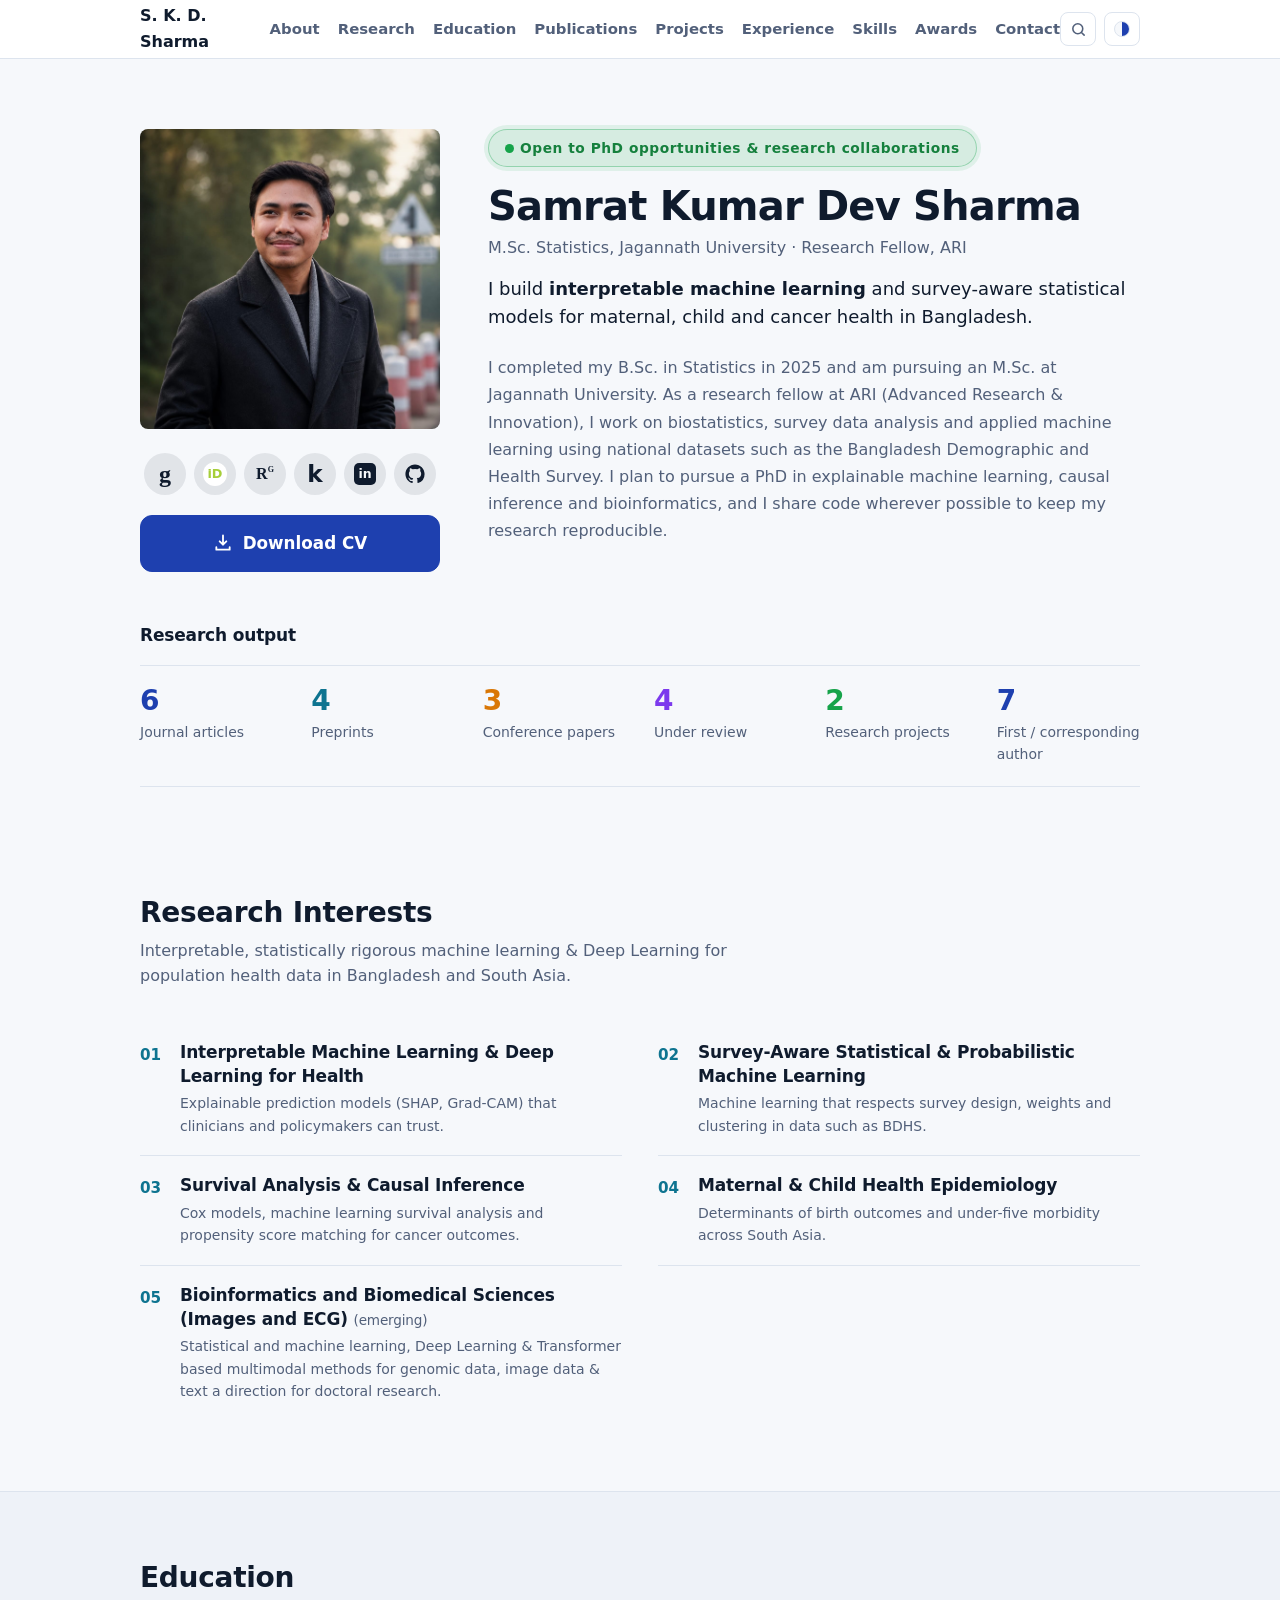
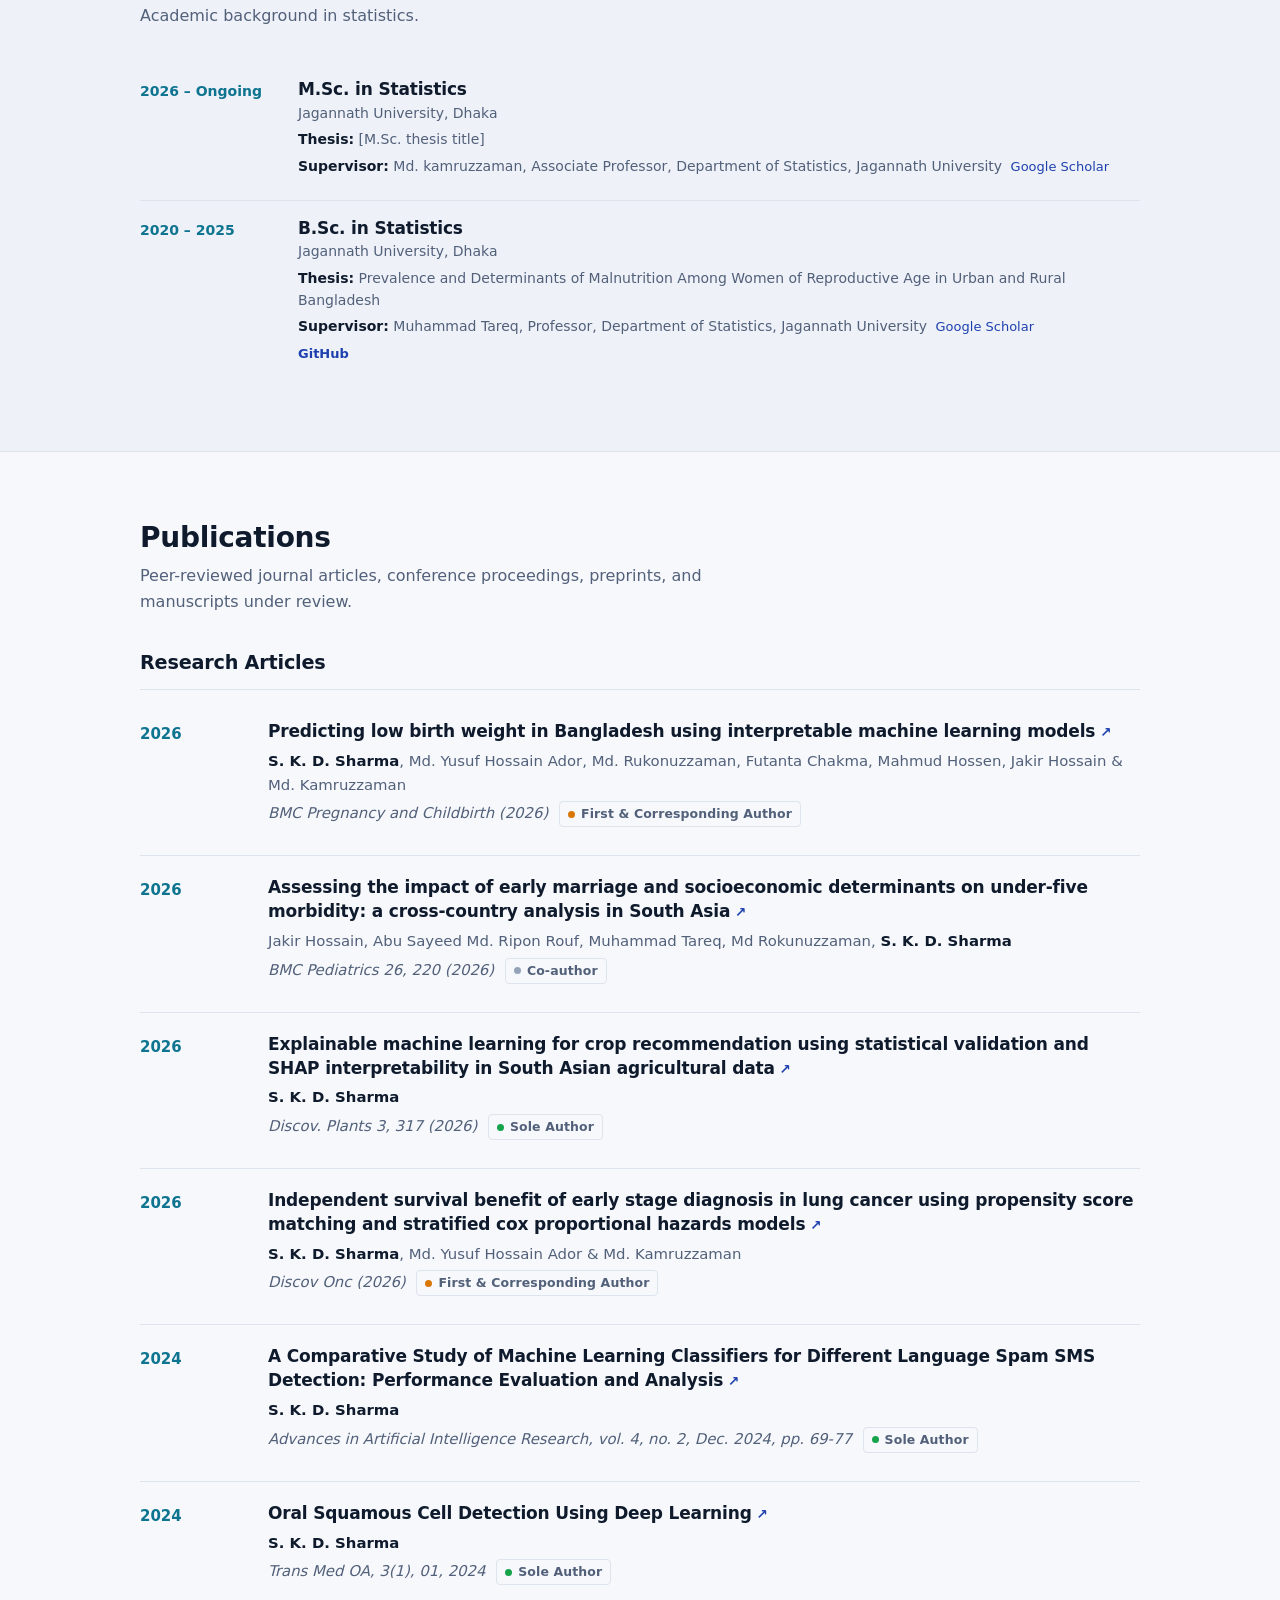
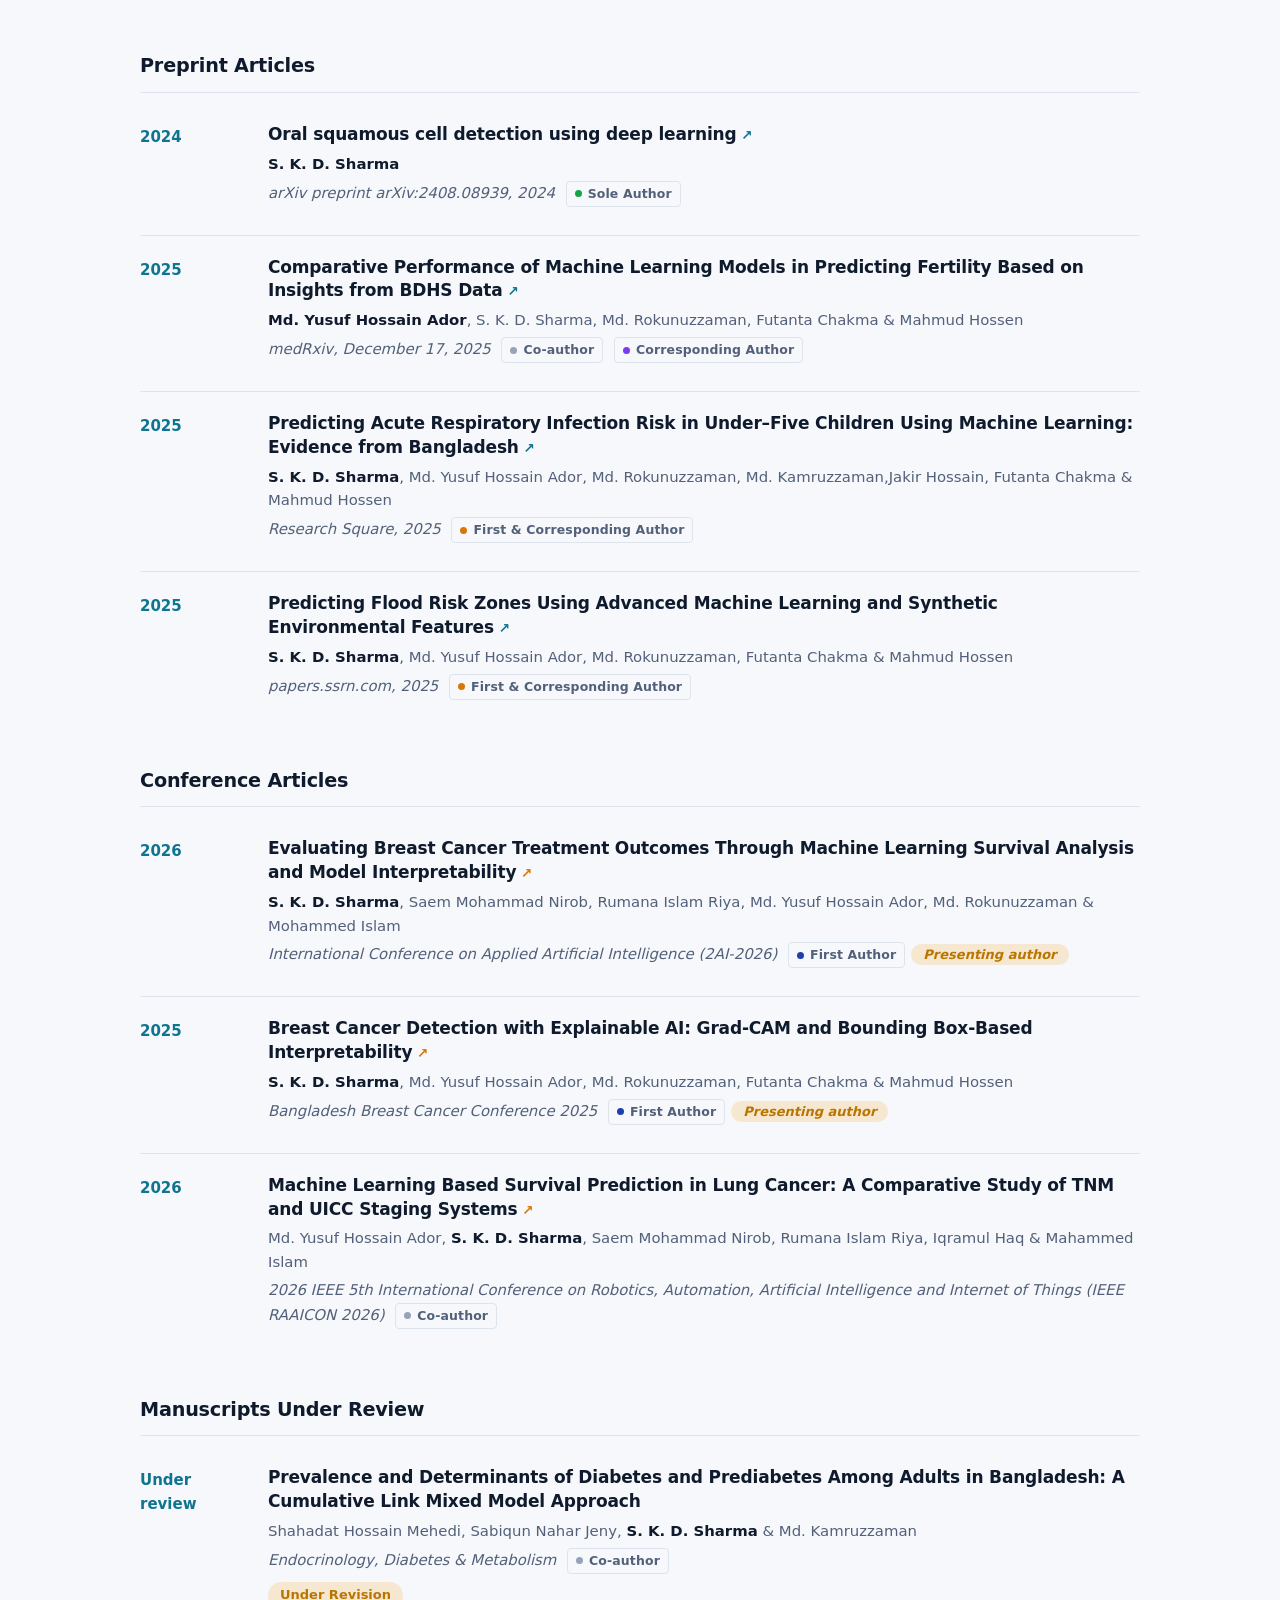
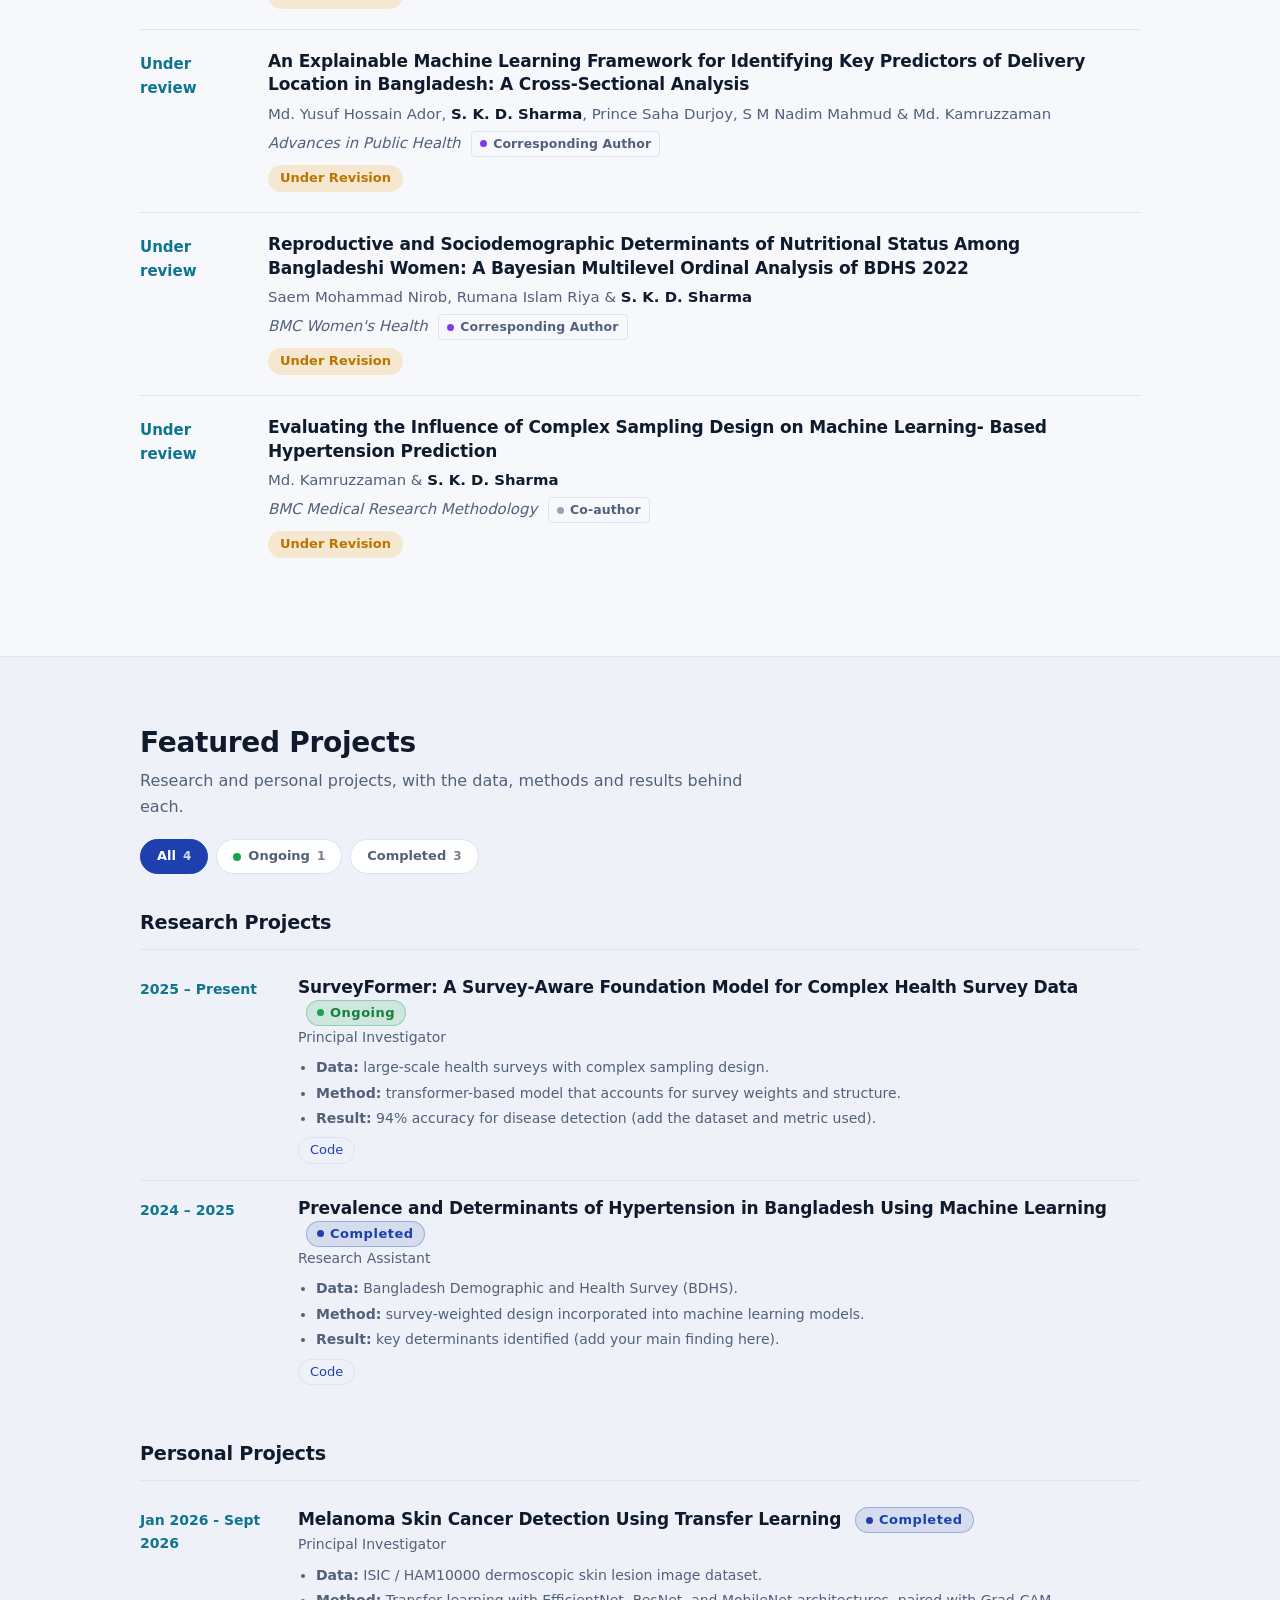
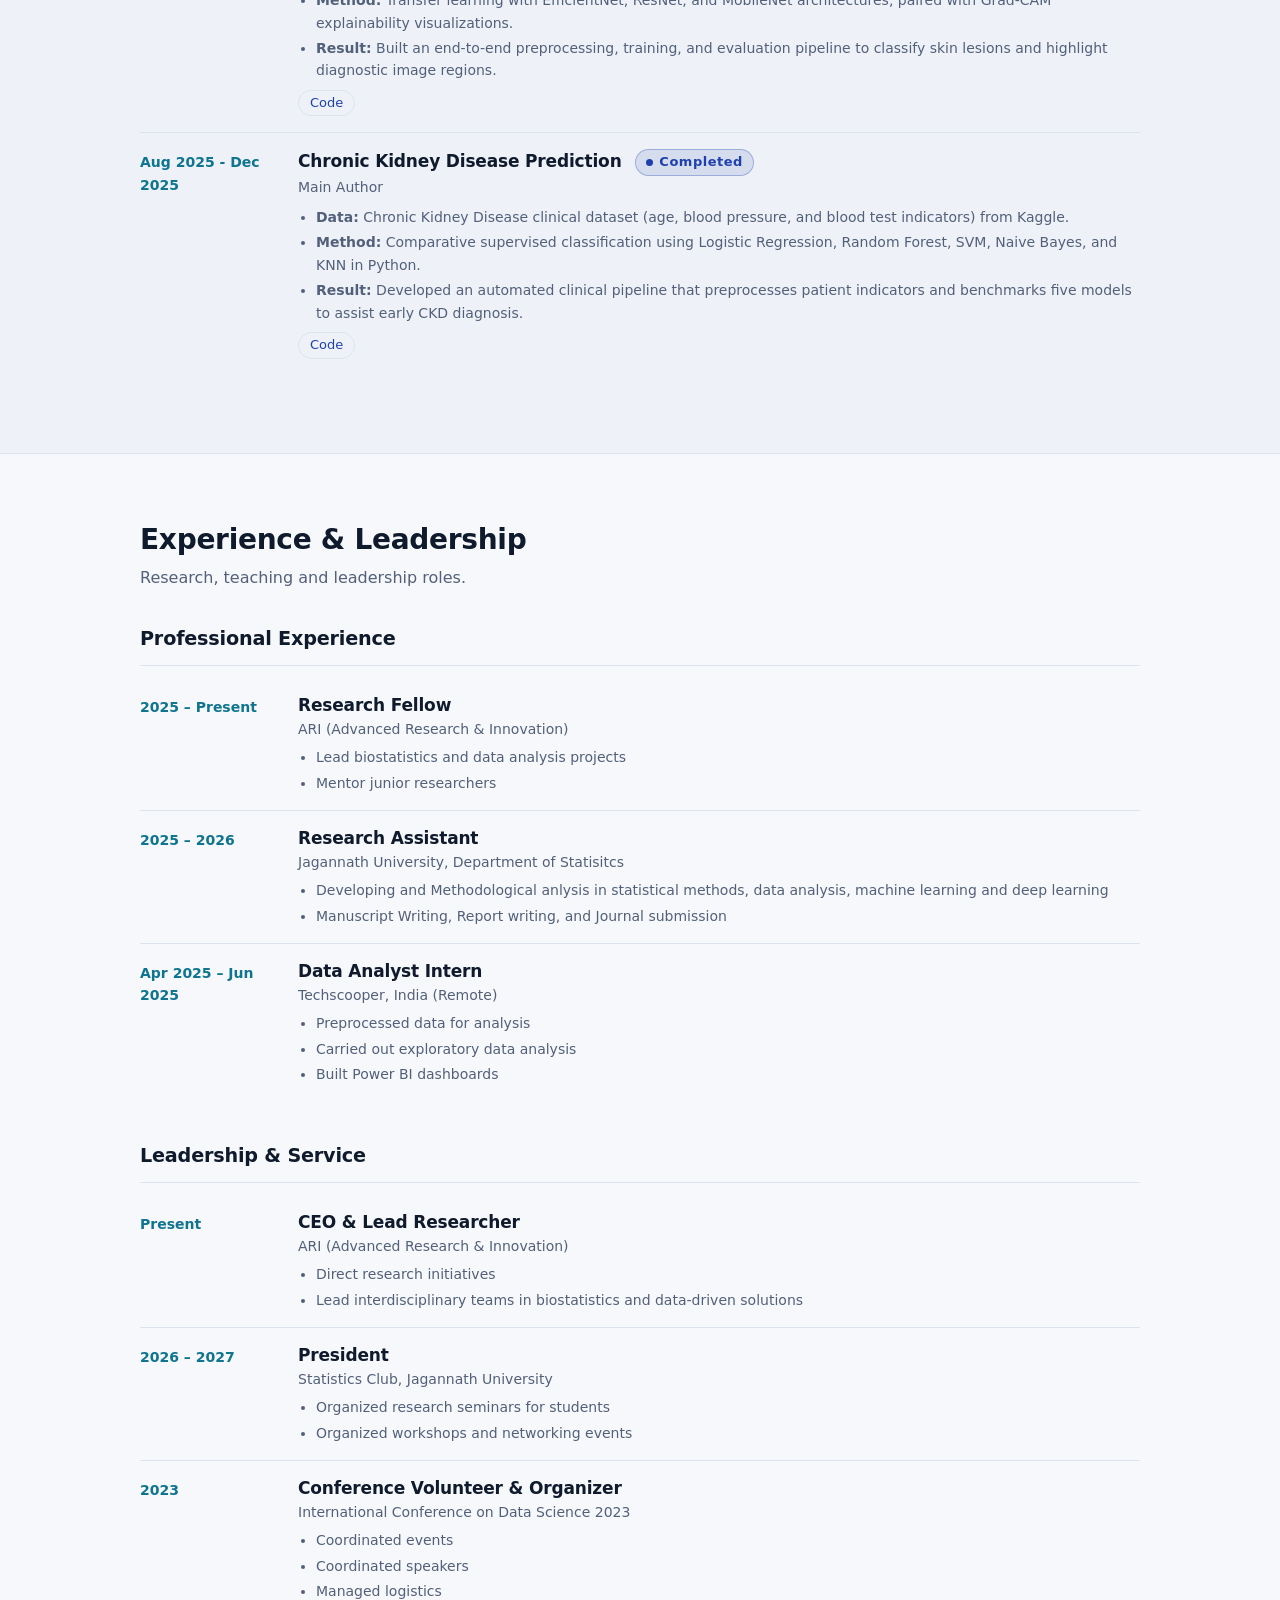
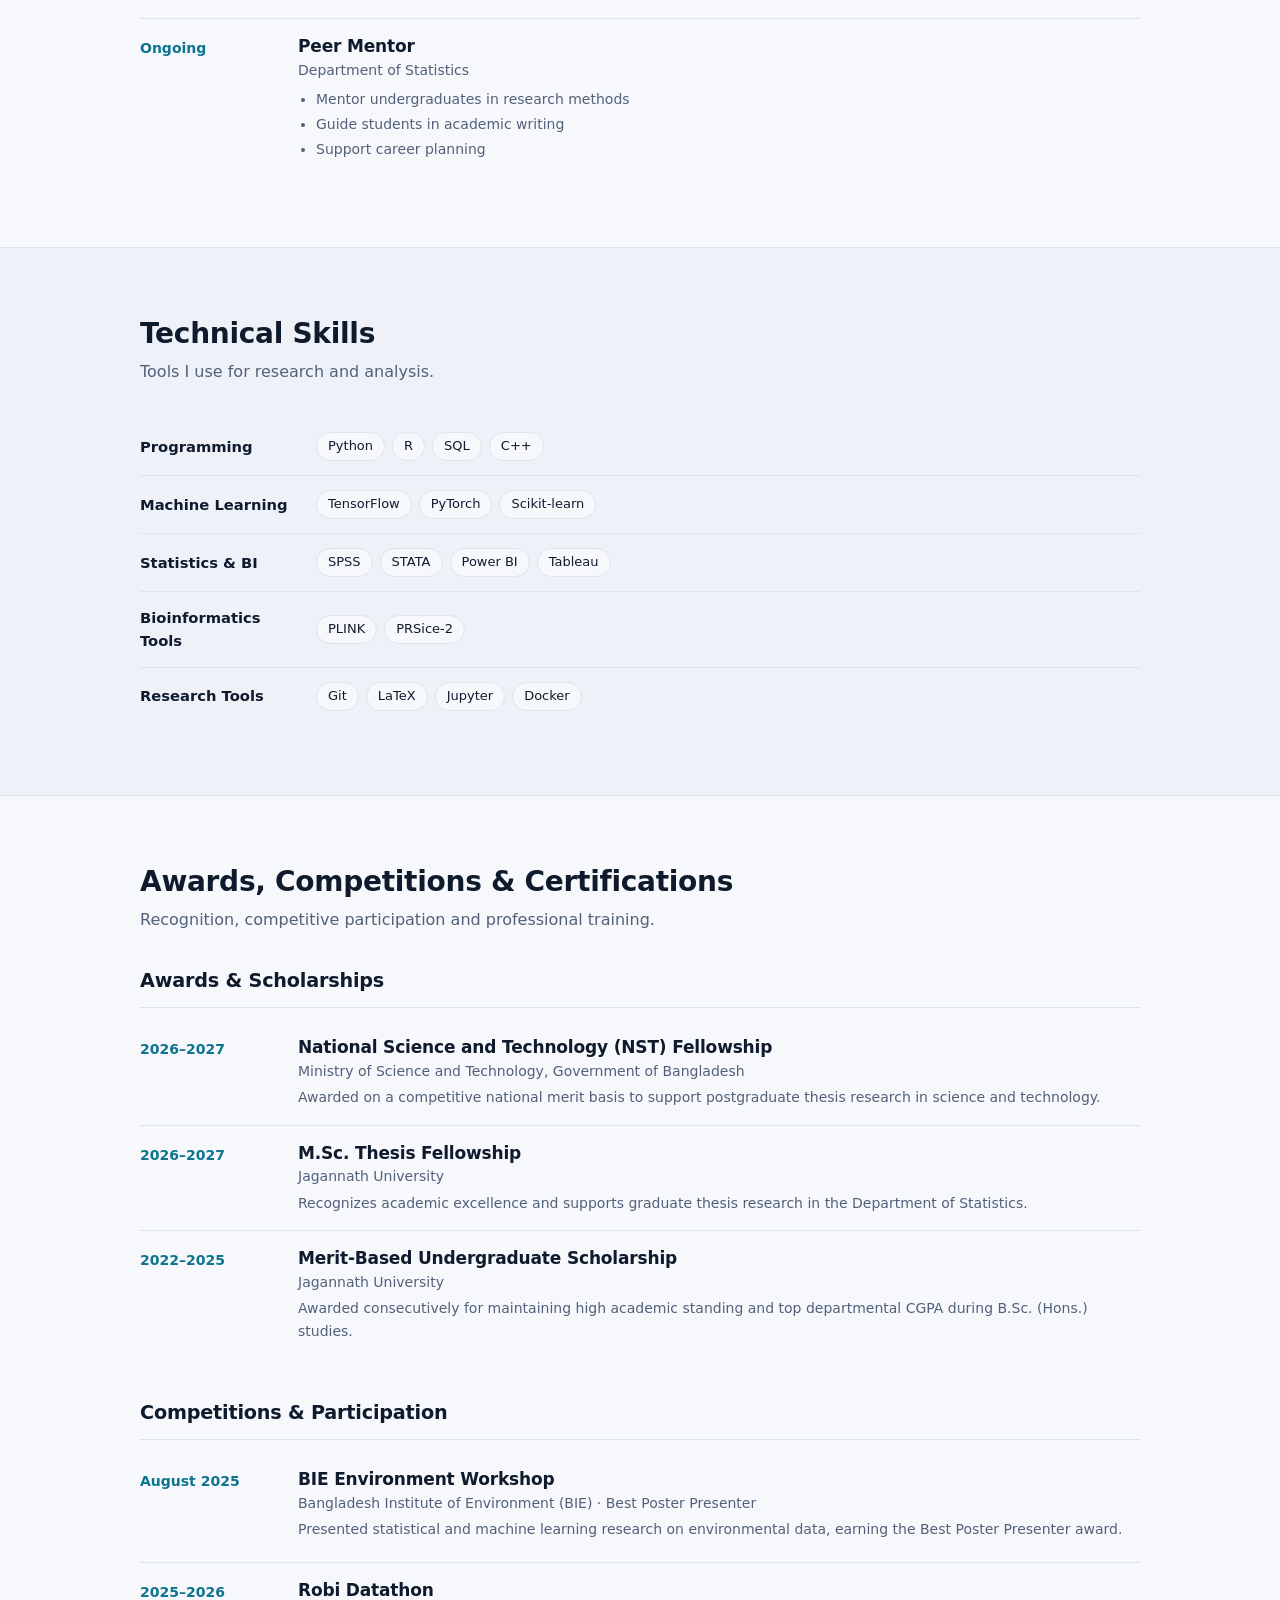
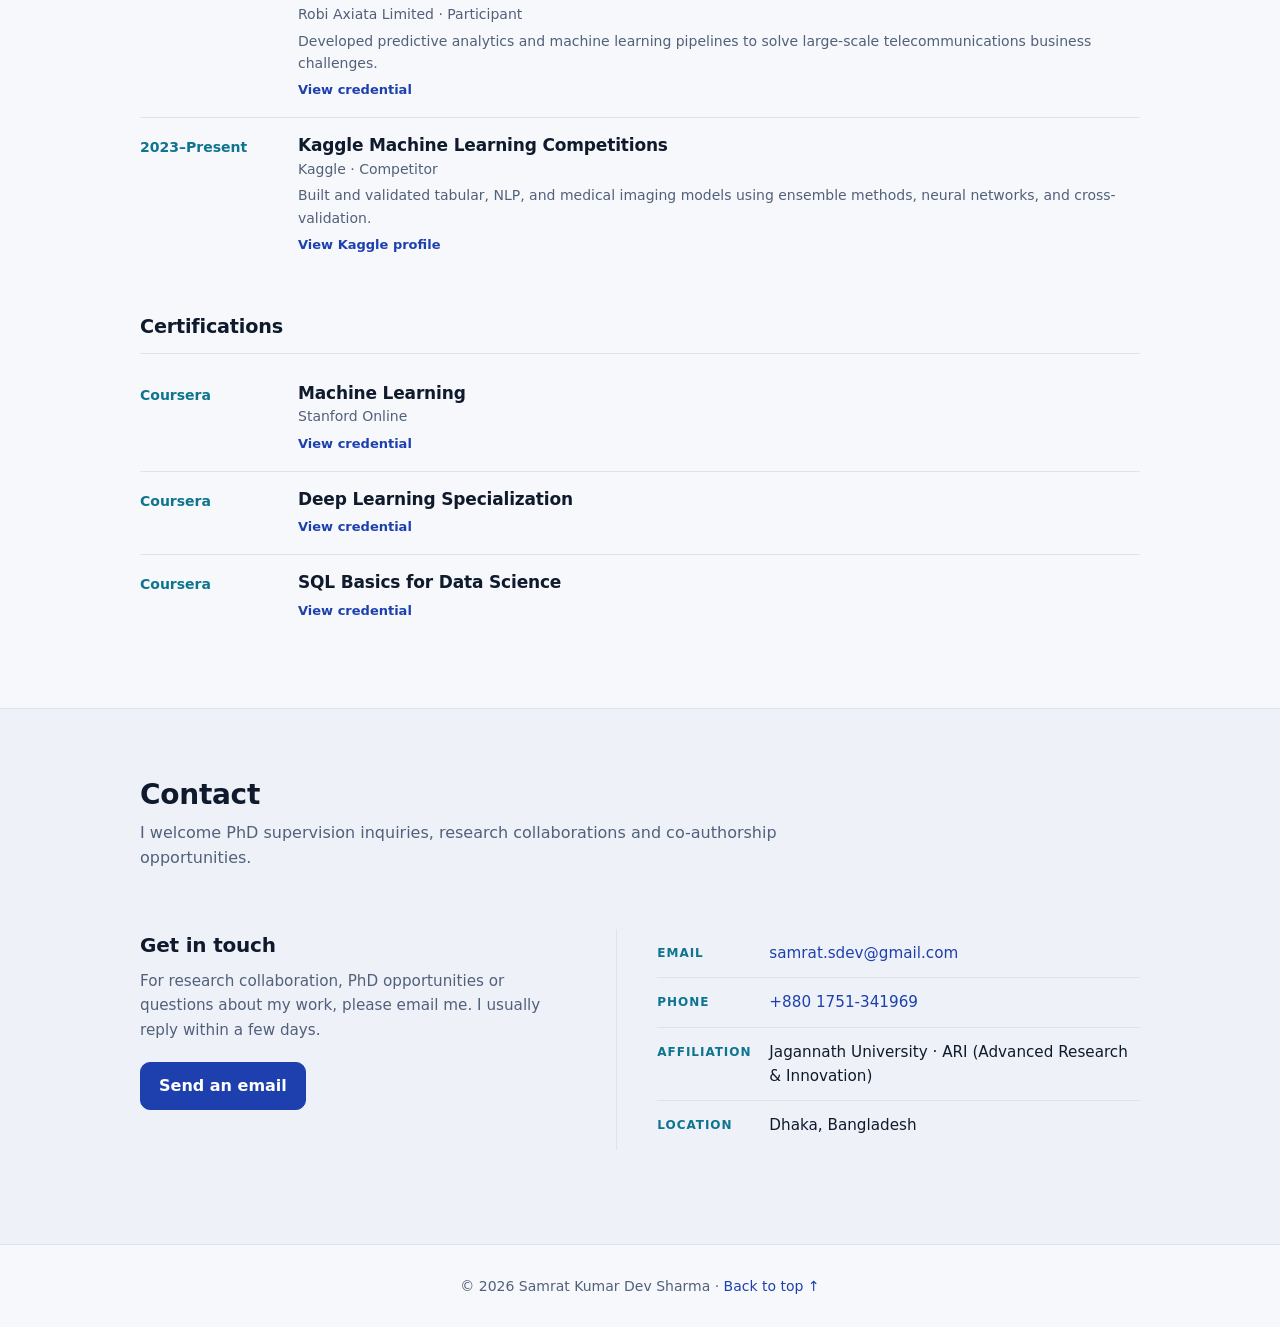
==== commit 55bd2930: "skill update" ====
--- a/index.html
+++ b/index.html
@@ -486,6 +486,7 @@
    <div class="skr"><div class="skl">Programming</div><div class="pills"><span>Python</span><span>R</span><span>SQL</span><span>C++</span></div></div>
    <div class="skr"><div class="skl">Machine Learning</div><div class="pills"><span>TensorFlow</span><span>PyTorch</span><span>Scikit-learn</span></div></div>
    <div class="skr"><div class="skl">Statistics &amp; BI</div><div class="pills"><span>SPSS</span><span>STATA</span><span>Power BI</span><span>Tableau</span></div></div>
+   <div class="skr"><div class="skl">Bioinformatics Tools</div><div class="pills"><span> PLINK</span><span> PRSice-2</span></div></div>
    <div class="skr"><div class="skl">Research Tools</div><div class="pills"><span>Git</span><span>LaTeX</span><span>Jupyter</span><span>Docker</span></div></div>
   </div>
  </div>
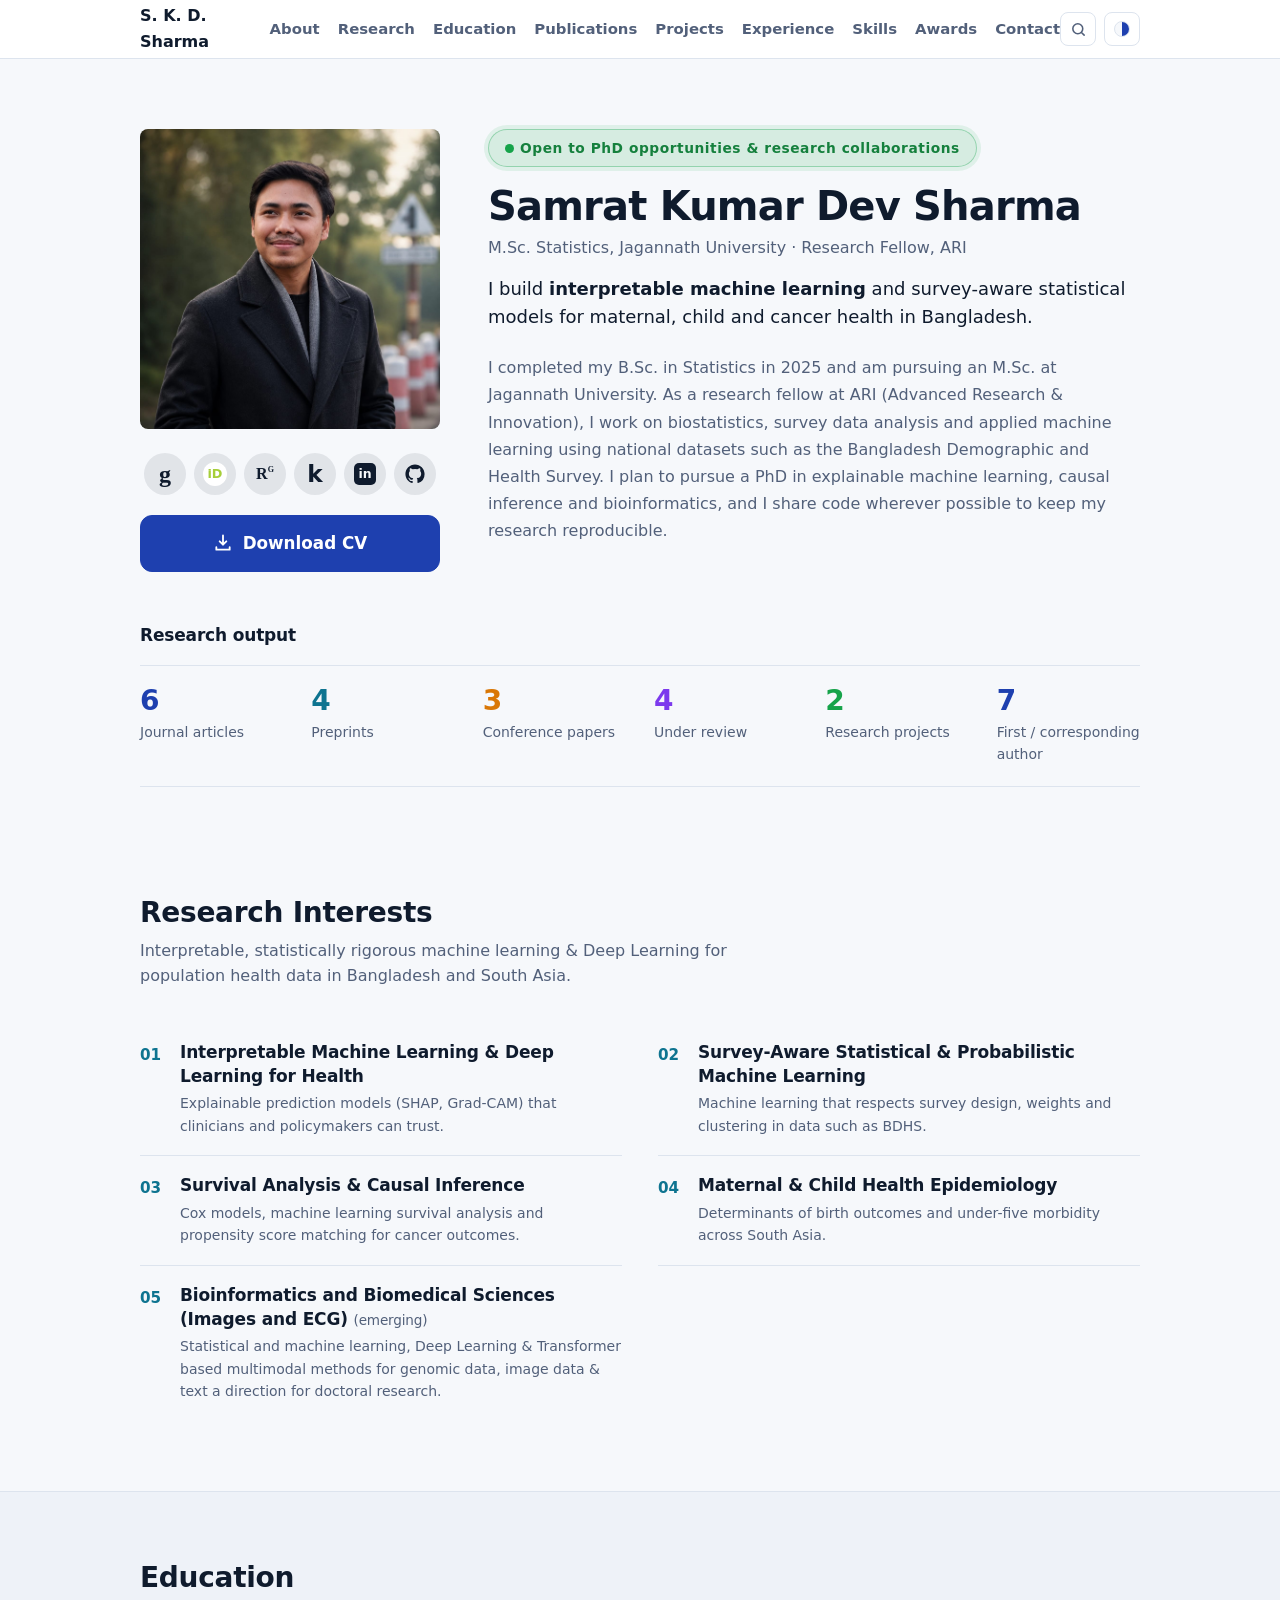
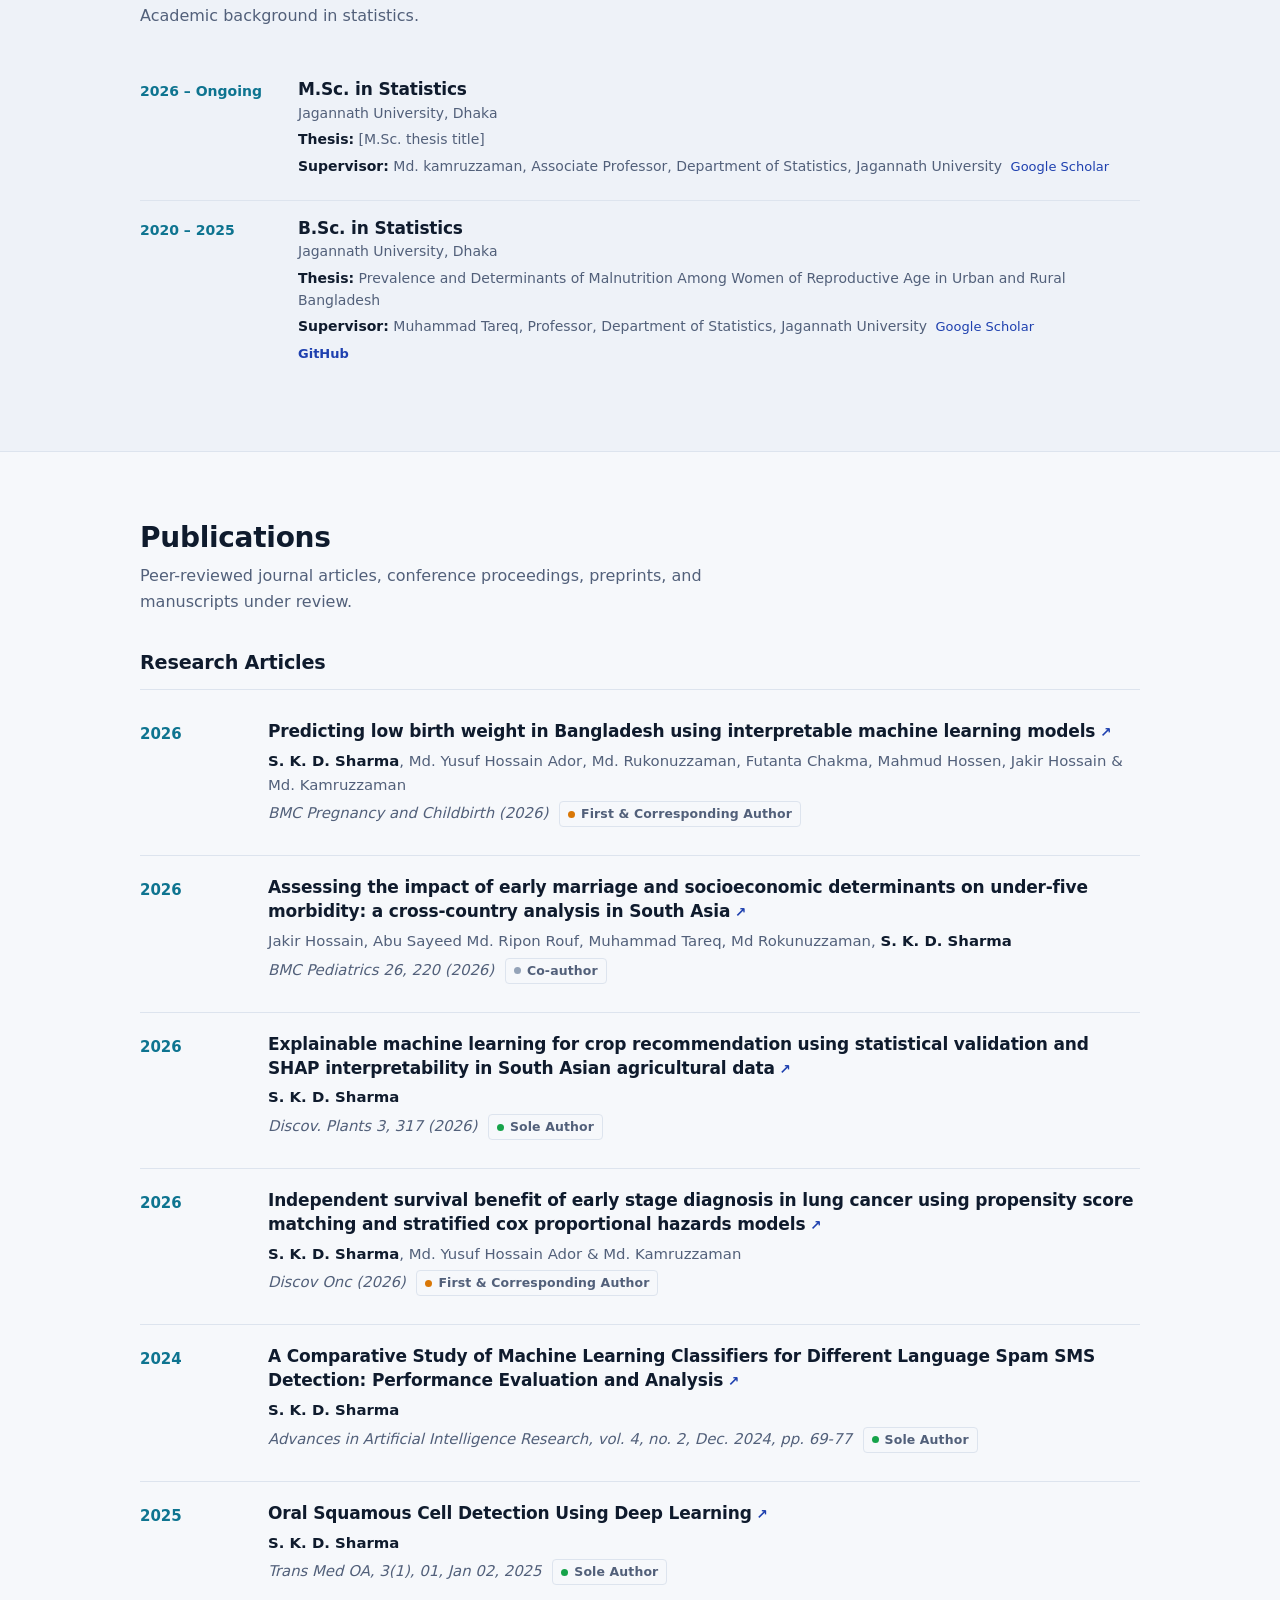
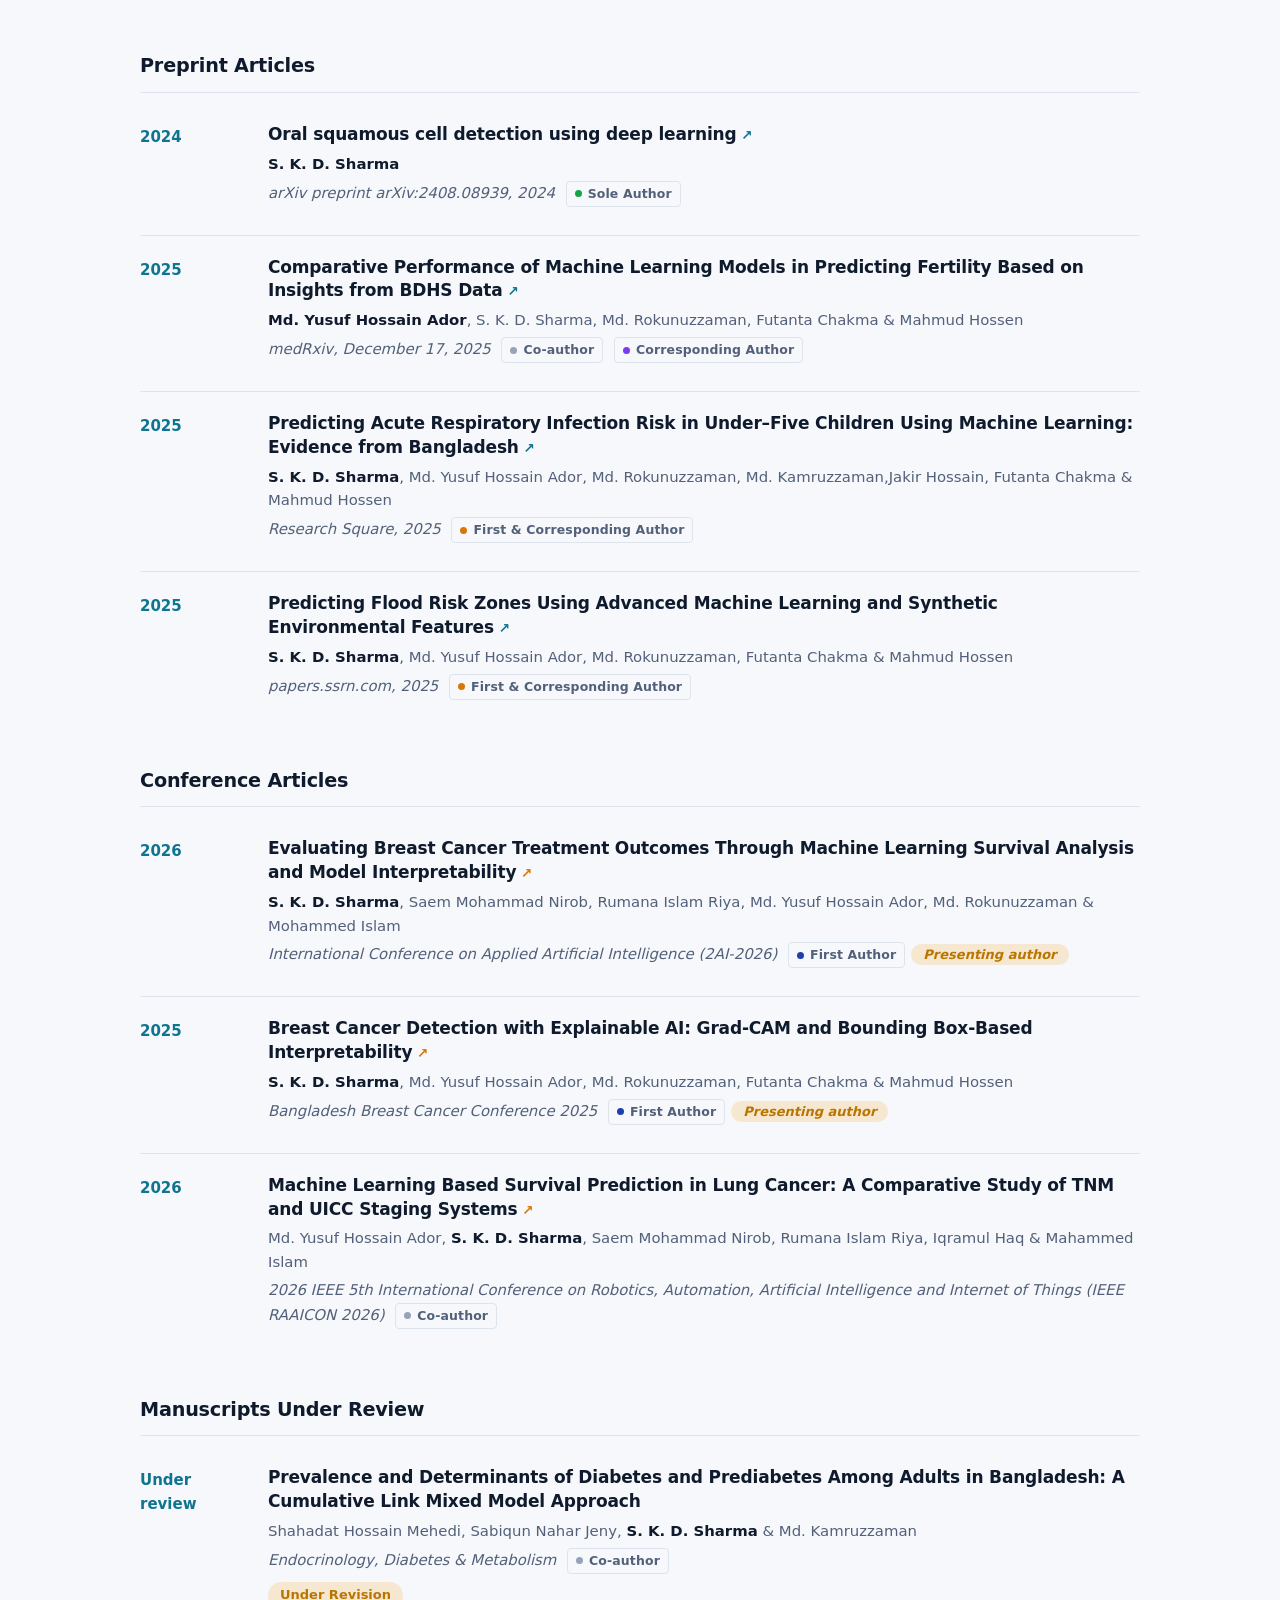
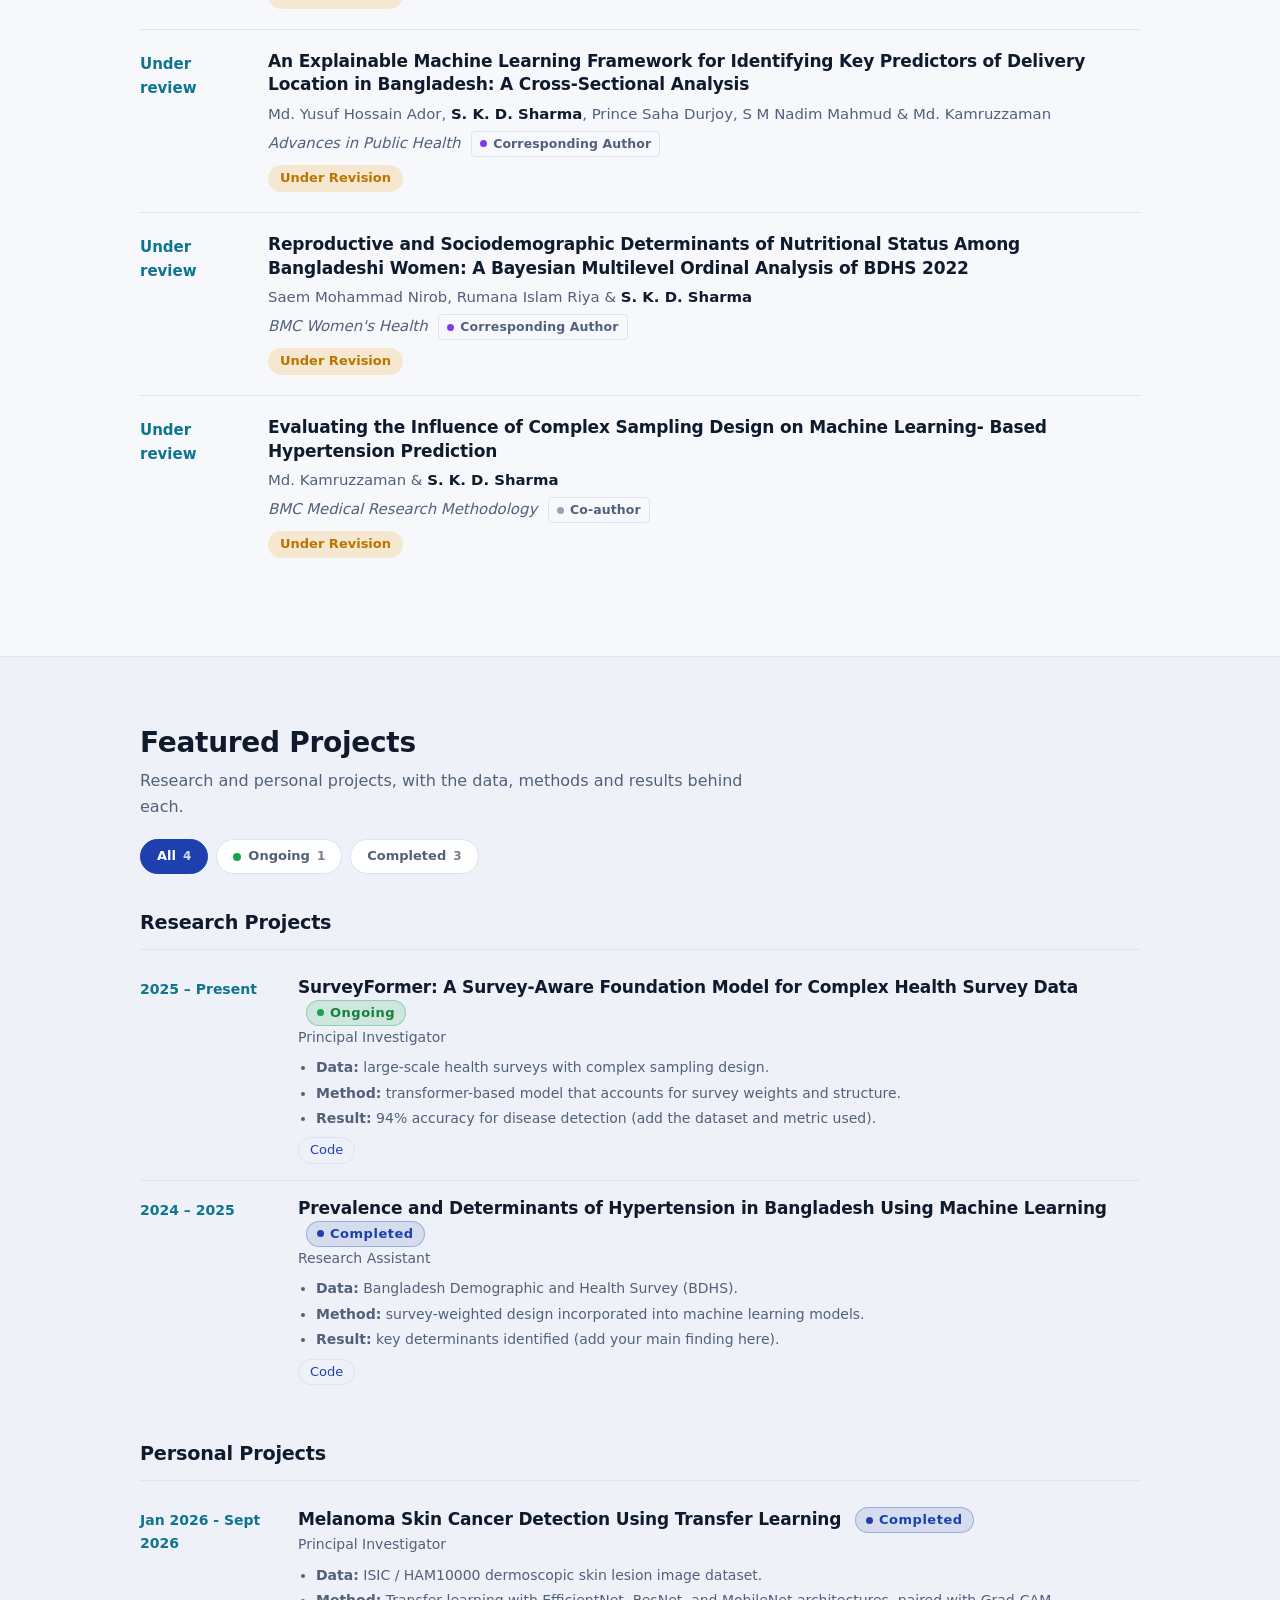
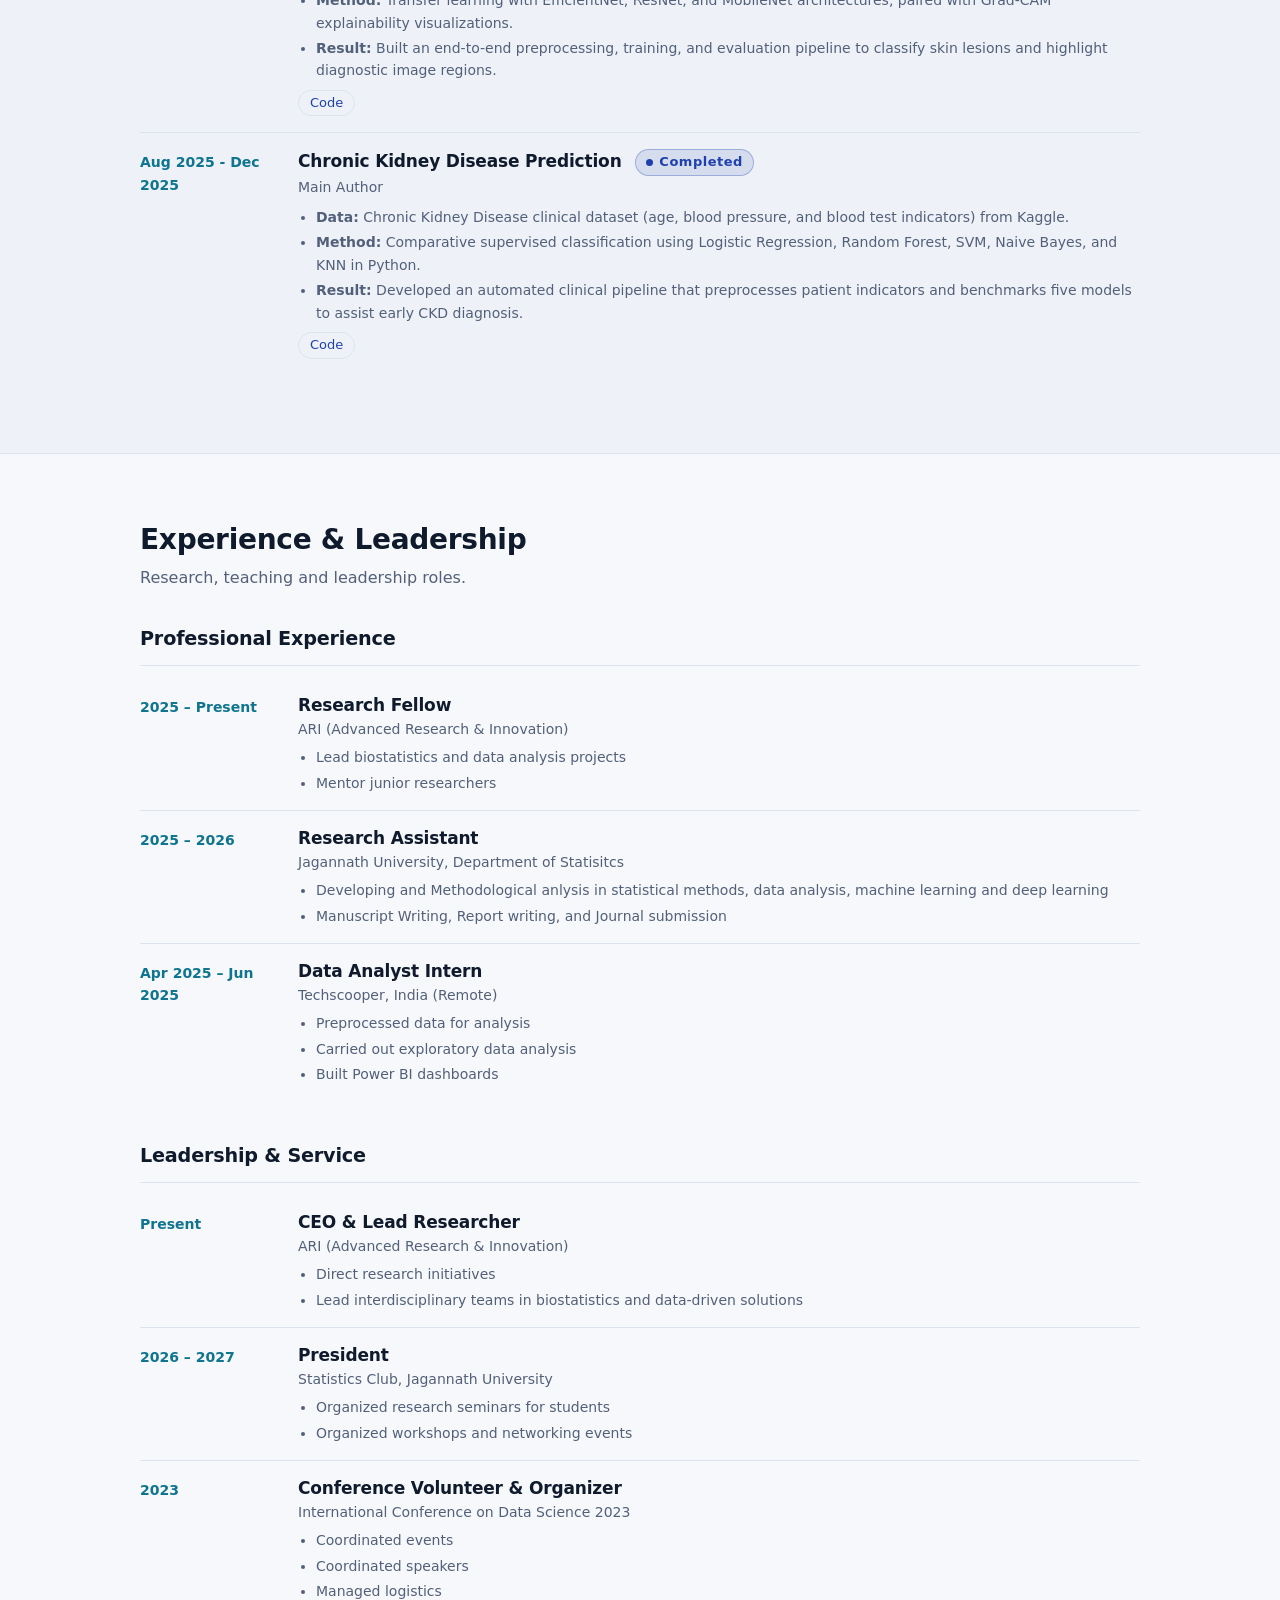
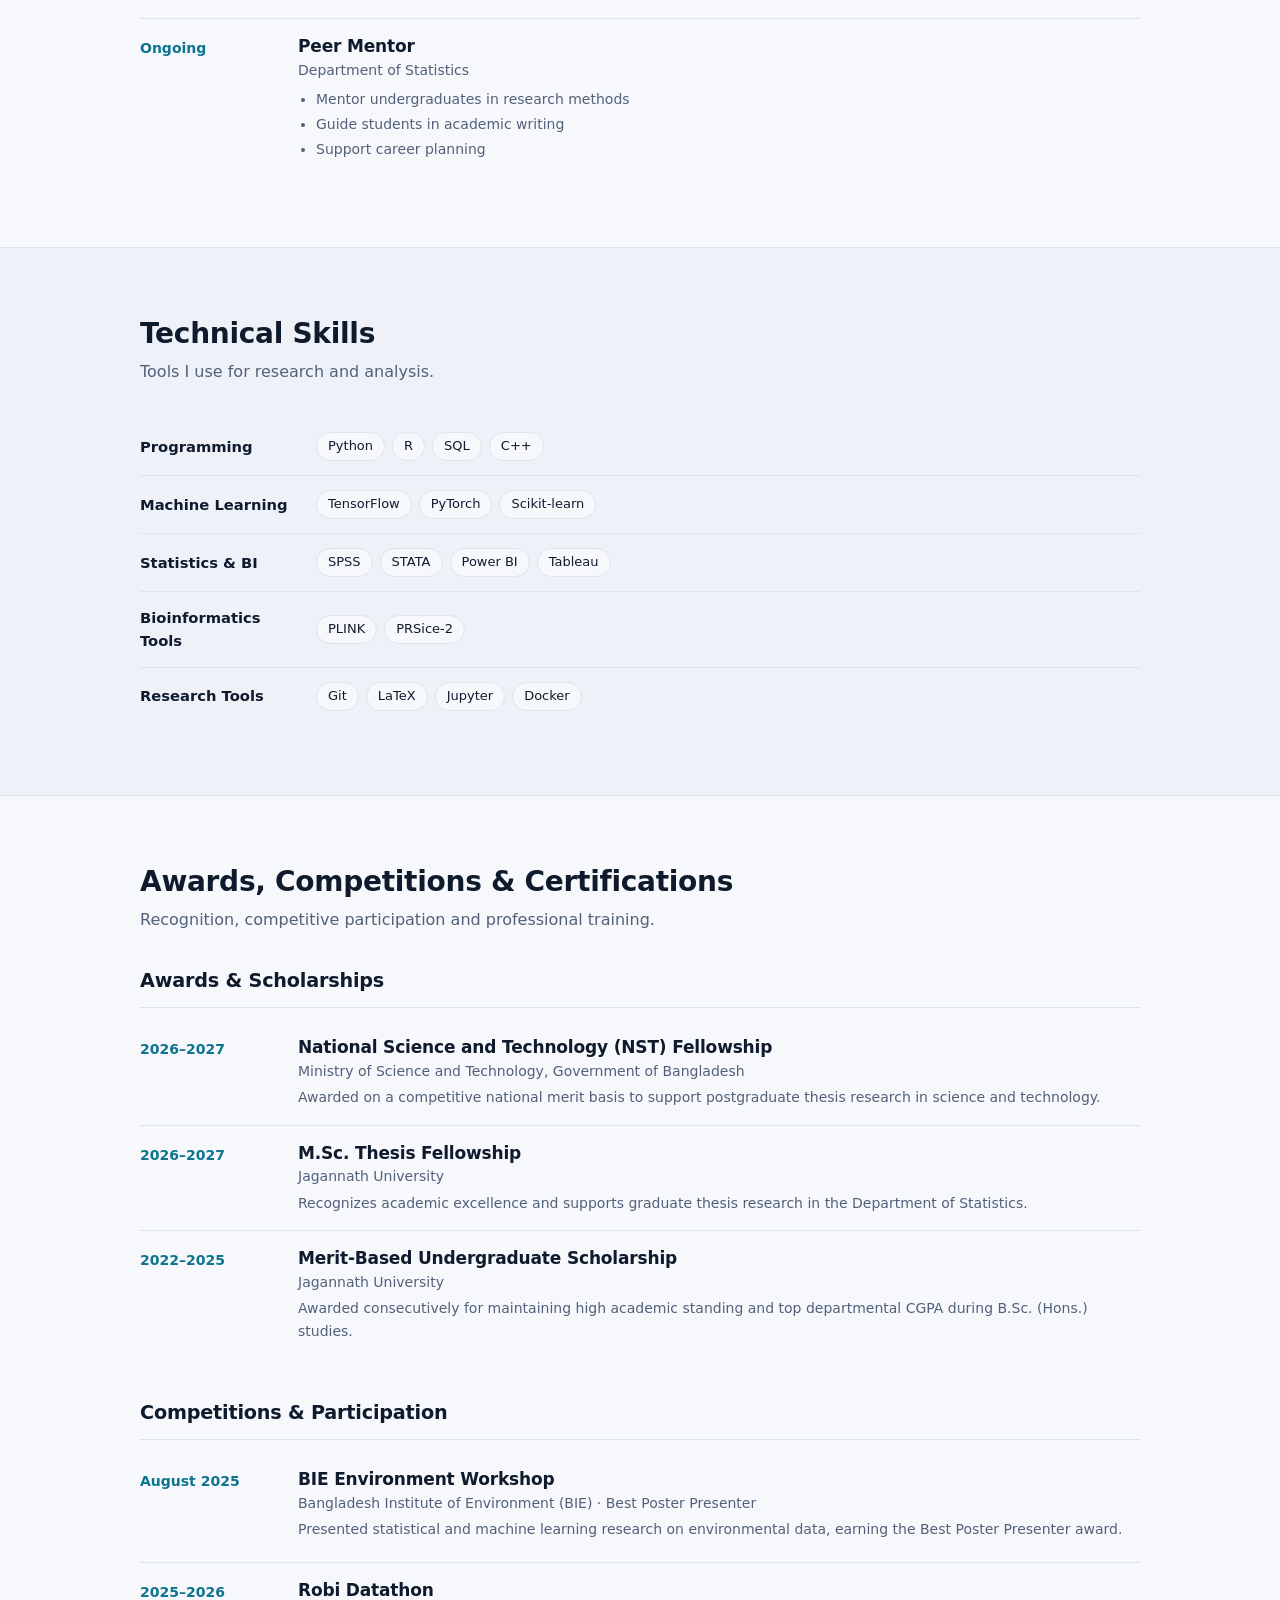
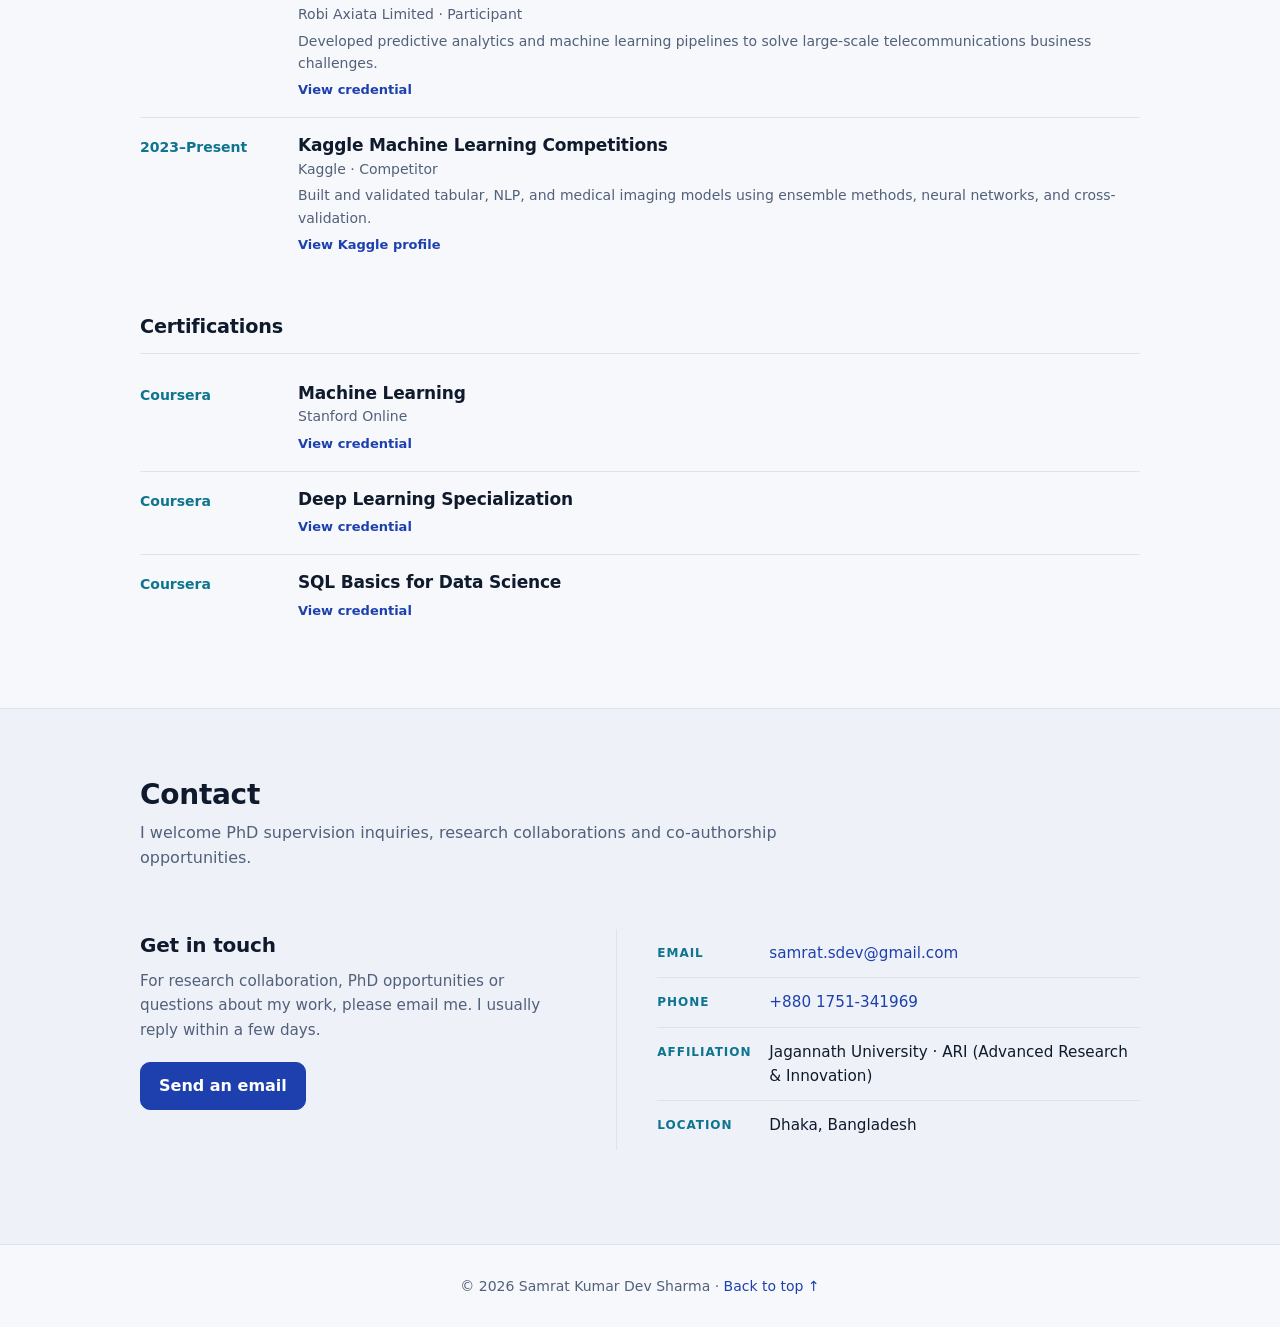
==== commit db30c4a1: "paper update" ====
--- a/index.html
+++ b/index.html
@@ -180,11 +180,11 @@
   </article> 
 
   <article class="pubrow">
-   <div class="pyear">2024</div>
+   <div class="pyear">2025</div>
    <div>
     <h3><a href="https://www.opastpublishers.com/open-access-articles/oral-squamous-cell-detection-using-deep-learning-8578.html" target="_blank" rel="noopener">Oral Squamous Cell Detection Using Deep Learning</a></h3>
     <p class="authors"><b>S. K. D. Sharma</b></p>
-    <p class="venue">Trans Med OA, 3(1), 01, 2024 <span class="role solo">Sole Author</span></p>
+    <p class="venue">Trans Med OA, 3(1), 01, Jan 02, 2025 <span class="role solo">Sole Author</span></p>
    </div>
   </article>
   </div>   
